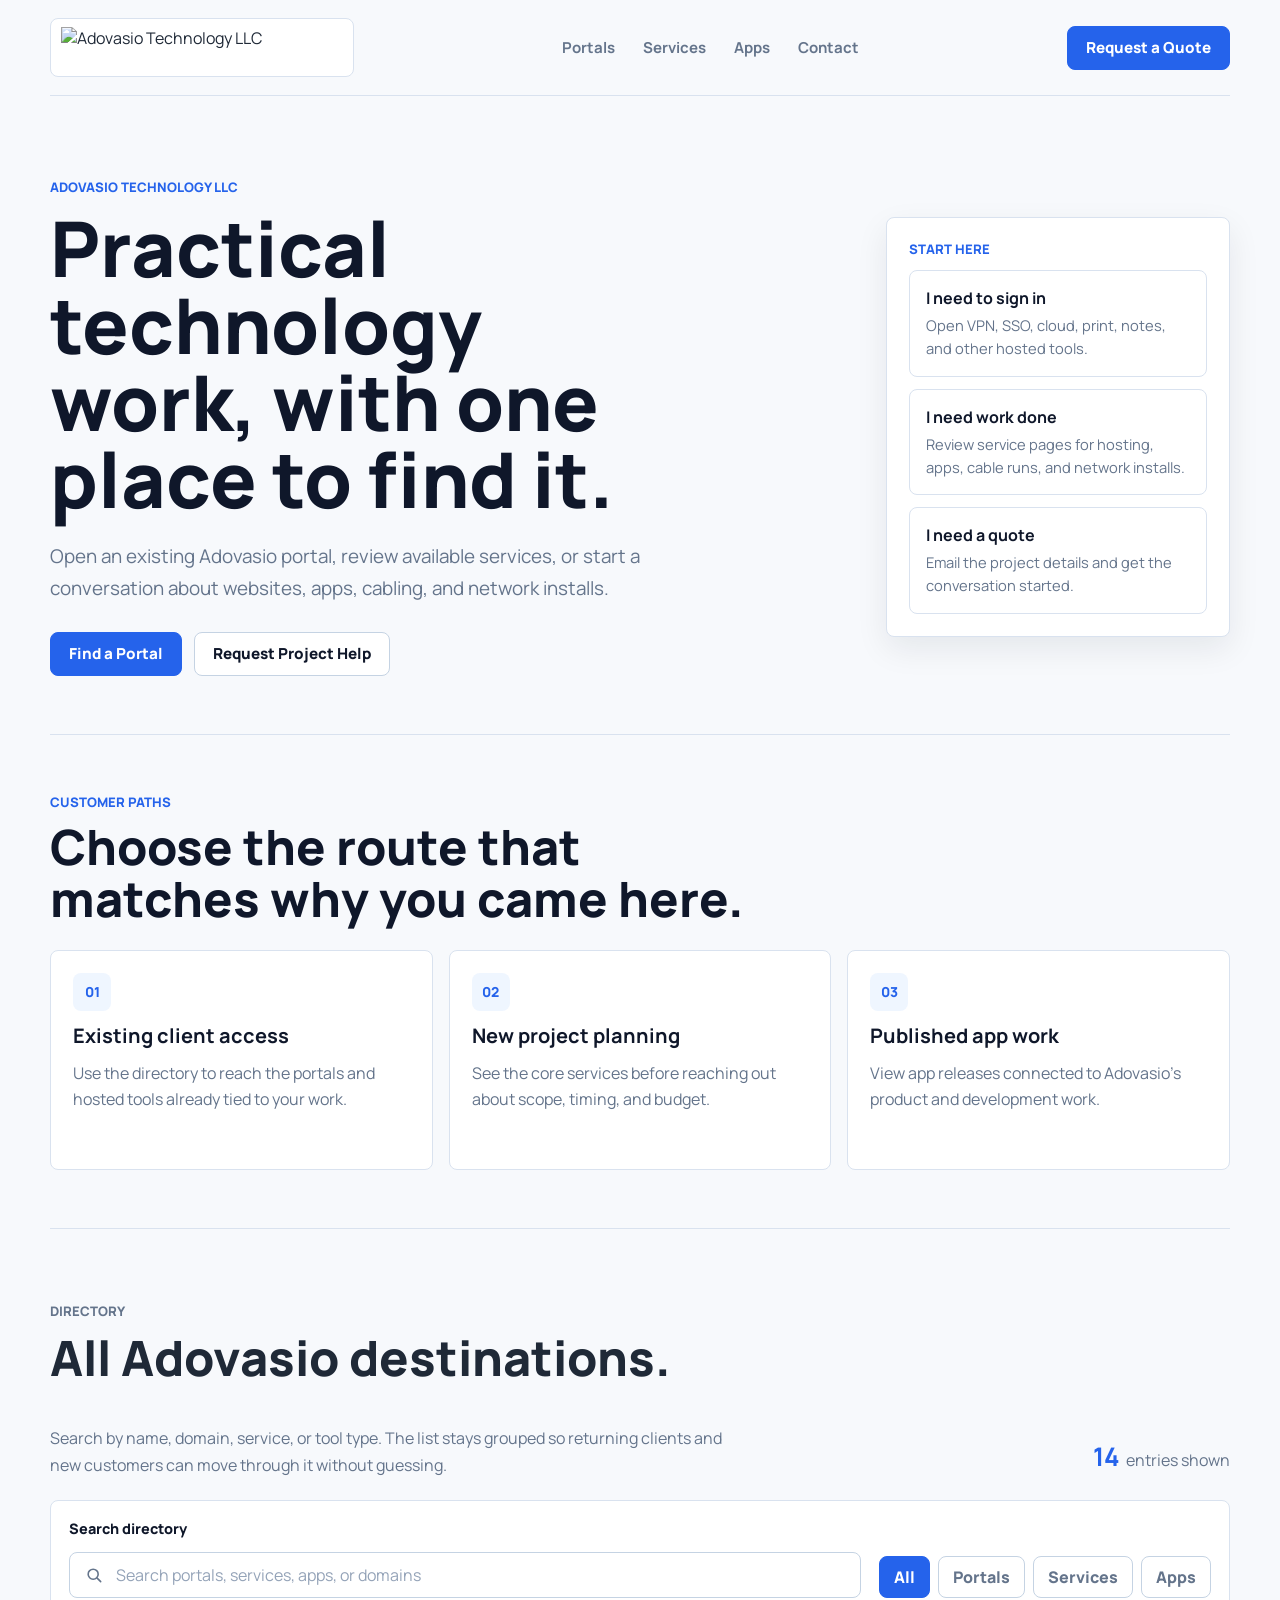
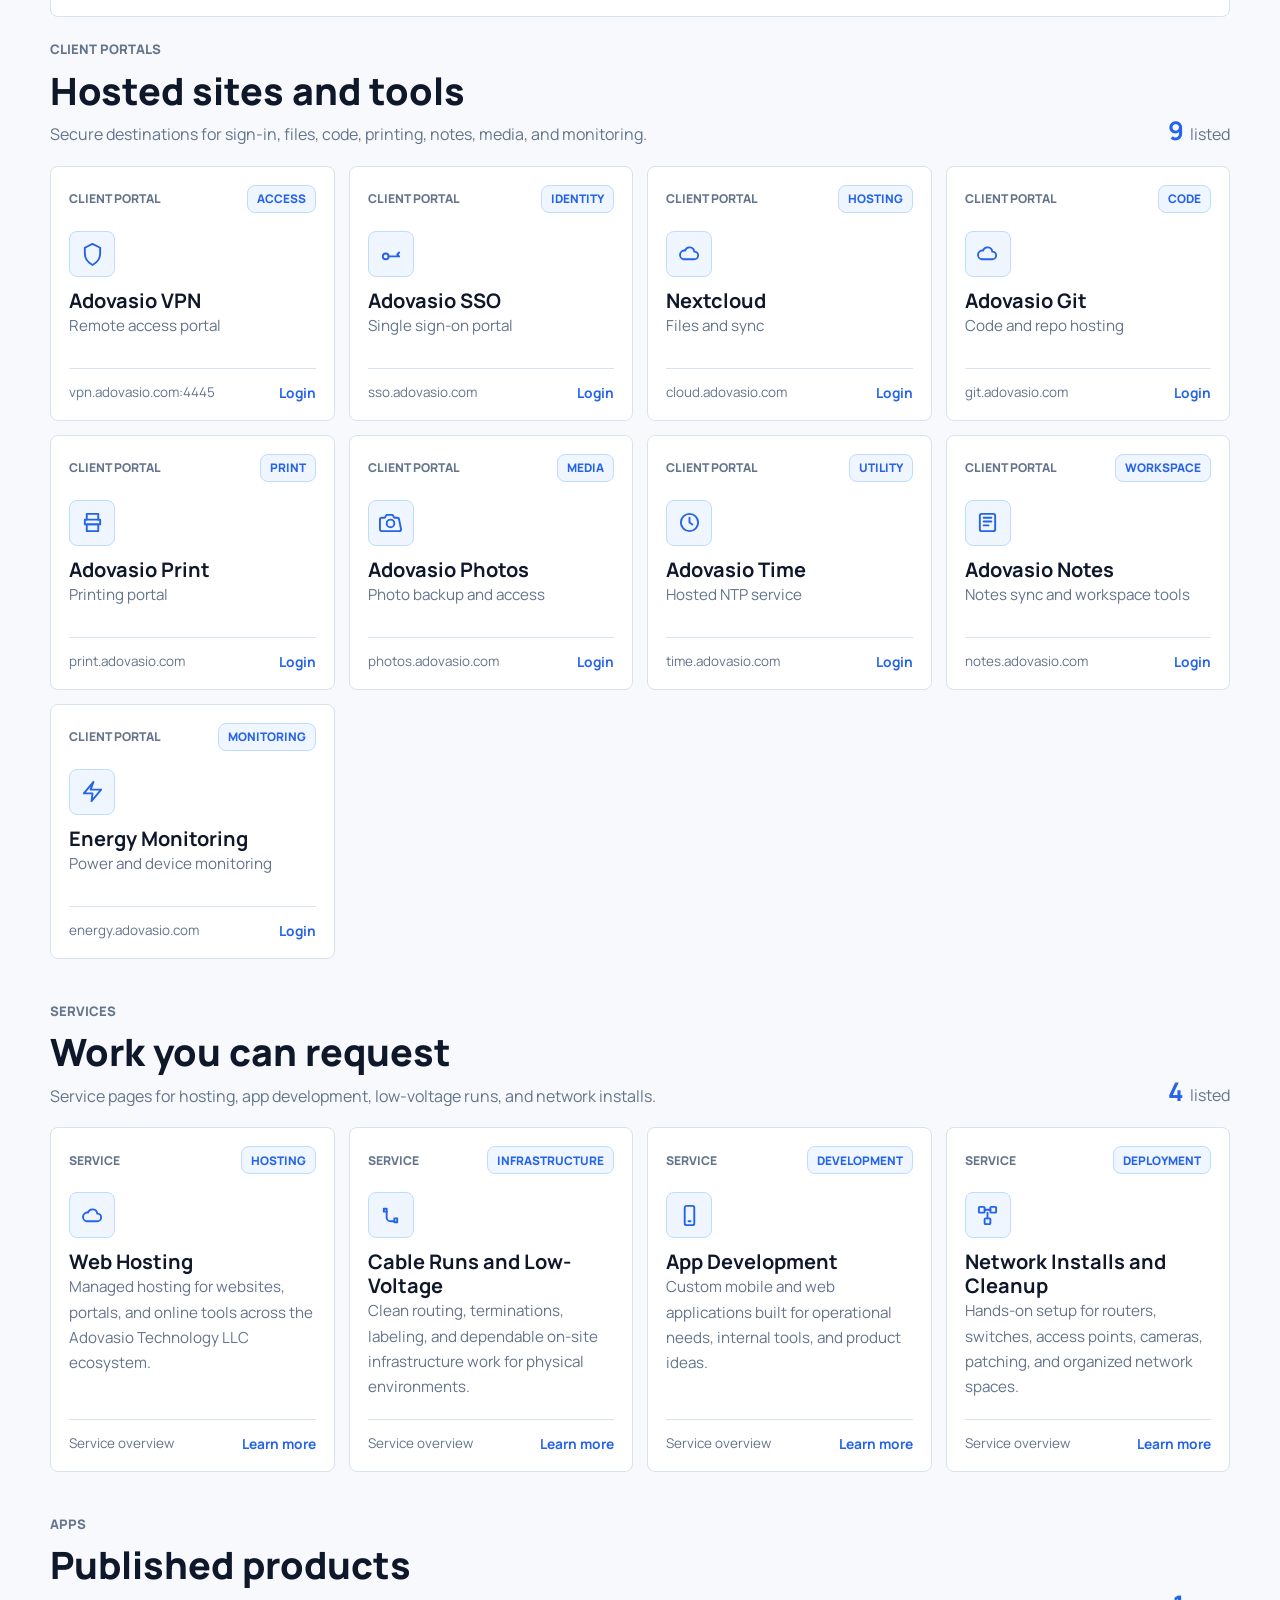
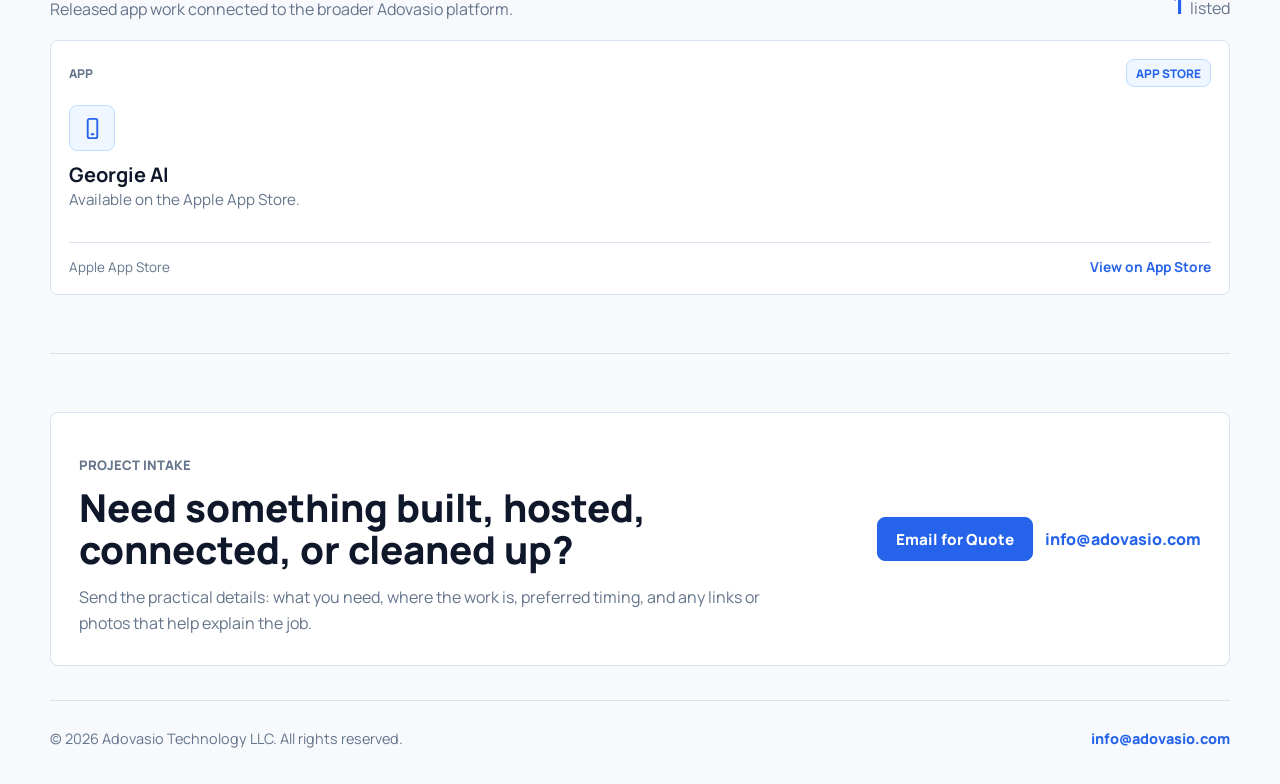
==== index.html @ 066f3a06 "summer 2026 redesign" ====
<!doctype html>
<html lang="en">
<head>
  <meta charset="utf-8" />
  <title>Adovasio Technology LLC | Services, Portals, and Apps</title>
  <meta name="viewport" content="width=device-width, initial-scale=1" />
  <meta
    name="description"
    content="Adovasio Technology LLC provides hosted portals, custom apps, web hosting, network installs, low-voltage cable runs, and a simple path to request project help."
  />
  <meta name="theme-color" content="#f7f9fc" />
  <meta property="og:type" content="website" />
  <meta property="og:site_name" content="Adovasio Technology LLC" />
  <meta property="og:title" content="Adovasio Technology LLC" />
  <meta
    property="og:description"
    content="Find Adovasio client portals, service pages, published apps, and a direct path to request a quote."
  />
  <meta property="og:url" content="https://adovasio.com" />
  <meta name="twitter:card" content="summary_large_image" />
  <link rel="icon" href="/assets/images/adovasio-round-icon.png" type="image/png" />
  <link rel="apple-touch-icon" href="/assets/images/adovasio-round-icon.png" />
  <link rel="preconnect" href="https://fonts.googleapis.com" />
  <link rel="preconnect" href="https://fonts.gstatic.com" crossorigin />
  <link
    href="https://fonts.googleapis.com/css2?family=Manrope:wght@400;500;600;700;800&amp;display=swap"
    rel="stylesheet"
  />
  <script type="application/ld+json">
{
  "@context": "https://schema.org",
  "@type": "Organization",
  "name": "Adovasio Technology LLC",
  "url": "https://adovasio.com",
  "description": "Adovasio Technology LLC provides hosted websites, custom apps, network installs, low-voltage cable runs, and project support.",
  "email": "info@adovasio.com",
  "logo": "https://adovasio.com/assets/images/adovasio-primary-logo-transparent.png"
}
  </script>
  <link rel="stylesheet" href="/assets/css/home.css?v=2" />
  <link rel="stylesheet" href="/assets/css/animations.css?v=5" />
</head>
<body>
  <div class="page-shell">
    <header class="site-header" id="site-header">
      <a class="brand-lockup" href="#top" aria-label="Adovasio home">
        <span class="brand-logo-frame">
          <img
            class="brand-primary-logo"
            src="/assets/images/adovasio-primary-logo-transparent.png"
            alt="Adovasio Technology LLC"
            width="1536"
            height="226"
          />
        </span>
      </a>

      <nav class="site-nav" aria-label="Primary">
        <a href="#portals">Portals</a>
        <a href="#services">Services</a>
        <a href="#apps">Apps</a>
        <a href="/form.html">Contact</a>
      </nav>

      <a class="button button-primary header-cta" href="/form.html">Request a Quote</a>
    </header>

    <main>
      <section class="hero-section" id="top">
        <div class="hero-copy" data-animate>
          <p class="eyebrow">Adovasio Technology LLC</p>
          <h1>Practical technology work, with one place to find it.</h1>
          <p class="hero-lead">
            Open an existing Adovasio portal, review available services, or start a conversation
            about websites, apps, cabling, and network installs.
          </p>
          <div class="hero-actions">
            <a class="button button-primary" href="#directory">Find a Portal</a>
            <a class="button button-secondary" href="/form.html">Request Project Help</a>
          </div>
        </div>

        <aside class="start-panel" aria-label="Start here" data-animate>
          <p class="panel-label">Start Here</p>
          <a class="start-link" href="#portals">
            <strong>I need to sign in</strong>
            <span>Open VPN, SSO, cloud, print, notes, and other hosted tools.</span>
          </a>
          <a class="start-link" href="#services">
            <strong>I need work done</strong>
            <span>Review service pages for hosting, apps, cable runs, and network installs.</span>
          </a>
          <a class="start-link" href="/form.html">
            <strong>I need a quote</strong>
            <span>Email the project details and get the conversation started.</span>
          </a>
        </aside>
      </section>

      <section class="section path-section" aria-labelledby="path-title">
        <div class="section-intro" data-animate>
          <p class="eyebrow">Customer Paths</p>
          <h2 id="path-title">Choose the route that matches why you came here.</h2>
        </div>

        <div class="path-grid">
          <a class="path-card" href="#portals" data-animate>
            <span class="path-number">01</span>
            <h3>Existing client access</h3>
            <p>Use the directory to reach the portals and hosted tools already tied to your work.</p>
          </a>
          <a class="path-card" href="#services" data-animate>
            <span class="path-number">02</span>
            <h3>New project planning</h3>
            <p>See the core services before reaching out about scope, timing, and budget.</p>
          </a>
          <a class="path-card" href="#apps" data-animate>
            <span class="path-number">03</span>
            <h3>Published app work</h3>
            <p>View app releases connected to Adovasio's product and development work.</p>
          </a>
        </div>
      </section>

      <section class="section directory-shell" id="directory">
        <div class="directory-heading" data-animate>
          <div>
            <p class="eyebrow">Directory</p>
            <h2>All Adovasio destinations.</h2>
            <p>
              Search by name, domain, service, or tool type. The list stays grouped so returning
              clients and new customers can move through it without guessing.
            </p>
          </div>
          <p class="directory-count">
            <strong data-results-count>0</strong>
            <span>entries shown</span>
          </p>
        </div>

        <div class="directory-toolbar" data-animate>
          <label class="search-label" for="directory-search">Search directory</label>
          <div class="search-shell">
            <svg aria-hidden="true" viewBox="0 0 24 24">
              <circle cx="11" cy="11" r="6"></circle>
              <path d="M20 20l-4.2-4.2"></path>
            </svg>
            <input
              id="directory-search"
              type="search"
              placeholder="Search portals, services, apps, or domains"
              autocomplete="off"
            />
          </div>

          <div class="filter-group" aria-label="Directory filters">
            <button class="filter-pill is-active" type="button" data-directory-filter="all" aria-pressed="true">
              All
            </button>
            <button class="filter-pill" type="button" data-directory-filter="websites" aria-pressed="false">
              Portals
            </button>
            <button class="filter-pill" type="button" data-directory-filter="serviceLines" aria-pressed="false">
              Services
            </button>
            <button class="filter-pill" type="button" data-directory-filter="apps" aria-pressed="false">
              Apps
            </button>
          </div>
        </div>

        <div class="directory-groups">
          <section class="directory-group" id="portals" data-directory-section>
            <div class="group-head" data-animate>
              <div>
                <p class="eyebrow">Client Portals</p>
                <h2>Hosted sites and tools</h2>
                <p>Secure destinations for sign-in, files, code, printing, notes, media, and monitoring.</p>
              </div>
              <span class="group-count"><strong data-website-count>0</strong> listed</span>
            </div>
            <div class="card-grid card-grid-primary" id="grid-websites"></div>
          </section>

          <section class="directory-group" id="services" data-directory-section>
            <div class="group-head" data-animate>
              <div>
                <p class="eyebrow">Services</p>
                <h2>Work you can request</h2>
                <p>Service pages for hosting, app development, low-voltage runs, and network installs.</p>
              </div>
              <span class="group-count"><strong data-service-count>0</strong> listed</span>
            </div>
            <div class="card-grid" id="grid-service-lines"></div>
          </section>

          <section class="directory-group" id="apps" data-directory-section>
            <div class="group-head" data-animate>
              <div>
                <p class="eyebrow">Apps</p>
                <h2>Published products</h2>
                <p>Released app work connected to the broader Adovasio platform.</p>
              </div>
              <span class="group-count"><strong data-app-count>0</strong> listed</span>
            </div>
            <div class="card-grid card-grid-compact" id="grid-apps"></div>
          </section>

          <article class="empty-state" id="directory-empty" hidden data-animate>
            <p class="panel-label">No Matches</p>
            <h2>No directory entries matched that search.</h2>
            <p>Try another keyword or choose a different filter.</p>
          </article>
        </div>
      </section>

      <section class="section quote-section" id="contact">
        <div class="quote-card" data-animate>
          <div>
            <p class="eyebrow">Project Intake</p>
            <h2>Need something built, hosted, connected, or cleaned up?</h2>
            <p>
              Send the practical details: what you need, where the work is, preferred timing, and
              any links or photos that help explain the job.
            </p>
          </div>
          <div class="quote-actions">
            <a class="button button-primary" href="/form.html">Email for Quote</a>
            <a class="text-link" href="mailto:info@adovasio.com?subject=Project%20Inquiry">
              info@adovasio.com
            </a>
          </div>
        </div>
      </section>
    </main>

    <footer class="site-footer">
      <span>&copy; 2026 Adovasio Technology LLC. All rights reserved.</span>
      <span><a href="mailto:info@adovasio.com">info@adovasio.com</a></span>
    </footer>
  </div>

  <script defer src="/assets/js/app.js?v=11"></script>
  <script defer src="/assets/js/animations.js?v=7"></script>
</body>
</html>
---- assets/css/home.css ----
:root {
  color-scheme: light;
  --bg: #f7f9fc;
  --surface: #ffffff;
  --surface-soft: #f1f5f9;
  --ink: #0f172a;
  --text: #1f2937;
  --muted: #64748b;
  --line: #d9e2ef;
  --line-strong: #c5d3e3;
  --accent: #2563eb;
  --accent-strong: #1d4ed8;
  --accent-soft: #eff6ff;
  --accent-line: #bfdbfe;
  --shadow: 0 12px 32px rgba(15, 23, 42, 0.08);
  --radius: 8px;
  --max-width: 1180px;
}

*,
*::before,
*::after {
  box-sizing: border-box;
}

html {
  scroll-behavior: smooth;
}

body {
  margin: 0;
  min-height: 100vh;
  color: var(--text);
  font-family: "Manrope", -apple-system, BlinkMacSystemFont, "Segoe UI", sans-serif;
  background: var(--bg);
  overflow-x: hidden;
}

::selection {
  color: #ffffff;
  background: var(--accent);
}

a {
  color: inherit;
}

img,
svg {
  display: block;
  max-width: 100%;
}

button,
input {
  font: inherit;
}

button {
  appearance: none;
}

[hidden] {
  display: none !important;
}

.page-shell {
  width: min(var(--max-width), calc(100% - 40px));
  margin: 0 auto;
}

.site-header {
  display: flex;
  align-items: center;
  justify-content: space-between;
  gap: 20px;
  padding: 18px 0;
  border-bottom: 1px solid var(--line);
}

.brand-lockup {
  display: inline-flex;
  align-items: center;
  min-width: 0;
  text-decoration: none;
}

.brand-logo-frame {
  display: inline-flex;
  align-items: center;
  justify-content: center;
  padding: 8px 10px;
  border: 1px solid var(--line);
  border-radius: var(--radius);
  background: #ffffff;
}

.brand-primary-logo {
  width: clamp(190px, 22vw, 290px);
  height: auto;
  object-fit: contain;
}

.site-nav {
  display: flex;
  align-items: center;
  justify-content: center;
  gap: 4px;
  flex: 1 1 auto;
}

.site-nav a {
  padding: 10px 12px;
  border-radius: var(--radius);
  color: var(--muted);
  font-size: 0.94rem;
  font-weight: 700;
  text-decoration: none;
  transition:
    color 160ms ease,
    background 160ms ease;
}

.site-nav a:hover,
.site-nav a:focus-visible {
  color: var(--accent);
  background: var(--accent-soft);
  outline: none;
}

.button {
  display: inline-flex;
  align-items: center;
  justify-content: center;
  min-height: 44px;
  padding: 0 18px;
  border: 1px solid transparent;
  border-radius: var(--radius);
  font-size: 0.95rem;
  font-weight: 800;
  text-decoration: none;
  transition:
    background 160ms ease,
    border-color 160ms ease,
    color 160ms ease,
    transform 160ms ease;
}

.button:hover,
.button:focus-visible {
  transform: translateY(-1px);
  outline: none;
}

.button-primary {
  color: #ffffff;
  background: var(--accent);
  border-color: var(--accent);
}

.button-primary:hover,
.button-primary:focus-visible {
  background: var(--accent-strong);
  border-color: var(--accent-strong);
}

.button-secondary {
  color: var(--ink);
  background: #ffffff;
  border-color: var(--line-strong);
}

.button-secondary:hover,
.button-secondary:focus-visible {
  color: var(--accent);
  border-color: var(--accent-line);
  background: var(--accent-soft);
}

.hero-section {
  display: grid;
  grid-template-columns: minmax(0, 1.1fr) minmax(320px, 0.48fr);
  gap: 48px;
  align-items: center;
  padding: 82px 0 58px;
}

.hero-copy {
  max-width: 760px;
}

.eyebrow,
.panel-label {
  margin: 0;
  color: var(--accent);
  font-size: 0.82rem;
  font-weight: 800;
  text-transform: uppercase;
  letter-spacing: 0;
}

.hero-copy h1,
.section-intro h2,
.group-head h2,
.empty-state h2,
.quote-card h2,
.path-card h3,
.directory-card h3,
.state-card h3 {
  margin: 0;
  color: var(--ink);
  letter-spacing: 0;
}

.hero-copy h1 {
  margin-top: 14px;
  max-width: 12ch;
  font-size: clamp(2.7rem, 6vw, 5.2rem);
  line-height: 1;
  font-weight: 800;
}

.hero-lead {
  max-width: 640px;
  margin: 22px 0 0;
  color: var(--muted);
  font-size: clamp(1.02rem, 1.6vw, 1.18rem);
  line-height: 1.7;
}

.hero-actions,
.quote-actions {
  display: flex;
  align-items: center;
  gap: 12px;
  flex-wrap: wrap;
  margin-top: 28px;
}

.start-panel {
  display: grid;
  gap: 12px;
  padding: 22px;
  border: 1px solid var(--line);
  border-radius: var(--radius);
  background: var(--surface);
  box-shadow: var(--shadow);
}

.start-link {
  display: grid;
  gap: 5px;
  padding: 16px;
  border: 1px solid var(--line);
  border-radius: var(--radius);
  color: inherit;
  text-decoration: none;
  background: #ffffff;
  transition:
    border-color 160ms ease,
    background 160ms ease,
    transform 160ms ease;
}

.start-link strong {
  color: var(--ink);
  font-size: 1rem;
}

.start-link span {
  color: var(--muted);
  font-size: 0.92rem;
  line-height: 1.55;
}

.start-link:hover,
.start-link:focus-visible {
  border-color: var(--accent-line);
  background: var(--accent-soft);
  transform: translateY(-1px);
  outline: none;
}

.section {
  padding: 58px 0;
  border-top: 1px solid var(--line);
}

.section-intro {
  max-width: 720px;
}

.section-intro h2,
.directory-heading h2,
.group-head h2,
.quote-card h2 {
  margin-top: 10px;
  font-size: clamp(2rem, 3.8vw, 3.2rem);
  line-height: 1.08;
  font-weight: 800;
}

.section-intro p:last-child,
.directory-heading p,
.group-head p,
.quote-card p,
.empty-state p,
.state-card p,
.directory-card p,
.path-card p {
  color: var(--muted);
  line-height: 1.65;
}

.path-grid {
  display: grid;
  grid-template-columns: repeat(3, minmax(0, 1fr));
  gap: 16px;
  margin-top: 24px;
}

.path-card {
  display: grid;
  align-content: start;
  gap: 12px;
  min-height: 220px;
  padding: 22px;
  border: 1px solid var(--line);
  border-radius: var(--radius);
  color: inherit;
  text-decoration: none;
  background: var(--surface);
  transition:
    border-color 160ms ease,
    box-shadow 160ms ease,
    transform 160ms ease;
}

.path-card:hover,
.path-card:focus-visible {
  border-color: var(--accent-line);
  box-shadow: var(--shadow);
  transform: translateY(-2px);
  outline: none;
}

.path-number {
  display: inline-flex;
  align-items: center;
  justify-content: center;
  width: 38px;
  height: 38px;
  border-radius: var(--radius);
  color: var(--accent);
  background: var(--accent-soft);
  font-size: 0.86rem;
  font-weight: 800;
}

.path-card h3 {
  font-size: 1.25rem;
  line-height: 1.25;
}

.path-card p {
  margin: 0;
}

.directory-shell {
  display: grid;
  gap: 22px;
}

.directory-heading {
  display: flex;
  align-items: end;
  justify-content: space-between;
  gap: 24px;
}

.directory-heading > div {
  max-width: 760px;
}

.directory-heading h2 {
  margin-top: 10px;
}

.directory-heading p {
  margin: 14px 0 0;
  max-width: 700px;
}

.directory-count,
.group-count {
  display: inline-flex;
  align-items: baseline;
  gap: 6px;
  margin: 0;
  color: var(--muted);
  white-space: nowrap;
}

.directory-count strong,
.group-count strong {
  color: var(--accent);
  font-size: 1.6rem;
}

.directory-toolbar {
  display: grid;
  grid-template-columns: minmax(260px, 1fr) auto;
  gap: 14px 18px;
  align-items: end;
  padding: 18px;
  border: 1px solid var(--line);
  border-radius: var(--radius);
  background: var(--surface);
}

.search-label {
  grid-column: 1 / -1;
  color: var(--ink);
  font-size: 0.9rem;
  font-weight: 800;
}

.search-shell {
  display: flex;
  align-items: center;
  gap: 10px;
  min-height: 46px;
  padding: 0 14px;
  border: 1px solid var(--line-strong);
  border-radius: var(--radius);
  background: #ffffff;
}

.search-shell:focus-within {
  border-color: var(--accent);
  box-shadow: 0 0 0 3px rgba(37, 99, 235, 0.14);
}

.search-shell svg {
  width: 20px;
  height: 20px;
  flex: none;
  fill: none;
  stroke: var(--muted);
  stroke-width: 1.9;
  stroke-linecap: round;
  stroke-linejoin: round;
}

.search-shell input {
  width: 100%;
  min-width: 0;
  border: 0;
  outline: 0;
  color: var(--ink);
  background: transparent;
}

.search-shell input::placeholder {
  color: #94a3b8;
}

.filter-group {
  display: flex;
  align-items: center;
  justify-content: flex-end;
  gap: 8px;
  flex-wrap: wrap;
}

.filter-pill {
  display: inline-flex;
  align-items: center;
  justify-content: center;
  min-height: 42px;
  padding: 0 14px;
  border: 1px solid var(--line-strong);
  border-radius: var(--radius);
  color: var(--muted);
  background: #ffffff;
  font-weight: 800;
  cursor: pointer;
  transition:
    background 160ms ease,
    border-color 160ms ease,
    color 160ms ease;
}

.filter-pill:hover,
.filter-pill:focus-visible {
  color: var(--accent);
  border-color: var(--accent-line);
  outline: none;
}

.filter-pill.is-active {
  color: #ffffff;
  background: var(--accent);
  border-color: var(--accent);
}

.directory-groups {
  display: grid;
  gap: 42px;
}

.directory-group {
  display: grid;
  gap: 18px;
}

.group-head {
  display: flex;
  align-items: end;
  justify-content: space-between;
  gap: 24px;
}

.group-head p:last-child {
  max-width: 680px;
  margin: 10px 0 0;
}

.group-head h2 {
  font-size: clamp(1.6rem, 3vw, 2.35rem);
}

.card-grid {
  display: grid;
  grid-template-columns: repeat(auto-fit, minmax(250px, 1fr));
  gap: 14px;
}

.card-grid-primary {
  grid-template-columns: repeat(auto-fit, minmax(230px, 1fr));
}

.card-grid-compact {
  grid-template-columns: repeat(auto-fit, minmax(280px, 1fr));
}

.directory-card,
.state-card,
.empty-state {
  border: 1px solid var(--line);
  border-radius: var(--radius);
  background: var(--surface);
}

.directory-card {
  display: grid;
  grid-template-rows: auto 1fr auto;
  min-height: 255px;
  padding: 18px;
  color: inherit;
  text-decoration: none;
  transition:
    border-color 160ms ease,
    box-shadow 160ms ease,
    transform 160ms ease;
}

.directory-card:hover,
.directory-card:focus-visible {
  border-color: var(--accent-line);
  box-shadow: var(--shadow);
  transform: translateY(-2px);
  outline: none;
}

.card-top {
  display: flex;
  align-items: center;
  justify-content: space-between;
  gap: 10px;
}

.card-kind {
  color: var(--muted);
  font-size: 0.76rem;
  font-weight: 800;
  text-transform: uppercase;
}

.card-tag {
  display: inline-flex;
  align-items: center;
  justify-content: center;
  min-height: 28px;
  padding: 0 9px;
  border: 1px solid var(--accent-line);
  border-radius: var(--radius);
  color: var(--accent);
  background: var(--accent-soft);
  font-size: 0.74rem;
  font-weight: 800;
  text-transform: uppercase;
  white-space: nowrap;
}

.card-body {
  display: grid;
  align-content: start;
  gap: 12px;
  margin-top: 18px;
}

.card-icon {
  display: inline-flex;
  align-items: center;
  justify-content: center;
  width: 46px;
  height: 46px;
  border: 1px solid var(--accent-line);
  border-radius: var(--radius);
  color: var(--accent);
  background: var(--accent-soft);
}

.card-icon svg {
  width: 23px;
  height: 23px;
  overflow: visible;
  fill: none;
  stroke: currentColor;
  stroke-width: 1.9;
  stroke-linecap: round;
  stroke-linejoin: round;
}

.card-icon svg * {
  vector-effect: non-scaling-stroke;
}

.directory-card h3 {
  font-size: 1.25rem;
  line-height: 1.2;
}

.directory-card p {
  margin: 0;
  font-size: 0.95rem;
}

.card-footer {
  display: flex;
  align-items: center;
  justify-content: space-between;
  gap: 12px;
  margin-top: 20px;
  padding-top: 14px;
  border-top: 1px solid var(--line);
}

.card-footer span:first-child {
  min-width: 0;
  overflow: hidden;
  color: var(--muted);
  font-size: 0.84rem;
  text-overflow: ellipsis;
  white-space: nowrap;
}

.card-action {
  color: var(--accent);
  font-size: 0.86rem;
  white-space: nowrap;
}

.state-card,
.empty-state {
  display: grid;
  align-content: start;
  gap: 10px;
  min-height: 220px;
  padding: 22px;
}

.state-card h3,
.empty-state h2 {
  margin-top: 4px;
  font-size: 1.35rem;
  line-height: 1.2;
}

.state-card p,
.empty-state p {
  margin: 0;
}

.quote-section {
  padding-bottom: 34px;
}

.quote-card {
  display: flex;
  align-items: center;
  justify-content: space-between;
  gap: 28px;
  padding: 28px;
  border: 1px solid var(--line);
  border-radius: var(--radius);
  background: var(--surface);
}

.quote-card > div:first-child {
  max-width: 720px;
}

.quote-card h2 {
  font-size: clamp(1.7rem, 3vw, 2.5rem);
}

.quote-card p {
  margin: 14px 0 0;
}

.quote-actions {
  justify-content: flex-end;
  margin-top: 0;
}

.text-link {
  color: var(--accent);
  font-weight: 800;
  text-decoration: none;
}

.text-link:hover,
.text-link:focus-visible {
  color: var(--accent-strong);
  text-decoration: underline;
  outline: none;
}

.site-footer {
  display: flex;
  justify-content: space-between;
  gap: 18px;
  padding: 28px 0 36px;
  border-top: 1px solid var(--line);
  color: var(--muted);
  font-size: 0.9rem;
}

.site-footer a {
  color: var(--accent);
  font-weight: 800;
  text-decoration: none;
}

.site-footer a:hover,
.site-footer a:focus-visible {
  color: var(--accent-strong);
  text-decoration: underline;
  outline: none;
}

@media (max-width: 980px) {
  .site-header {
    flex-wrap: wrap;
  }

  .site-nav {
    order: 3;
    flex-basis: 100%;
    justify-content: flex-start;
    overflow-x: auto;
    padding-bottom: 2px;
  }

  .hero-section {
    grid-template-columns: 1fr;
    gap: 28px;
    padding-top: 60px;
  }

  .hero-copy h1 {
    max-width: 14ch;
  }

  .start-panel {
    max-width: 680px;
  }

  .path-grid {
    grid-template-columns: 1fr;
  }

  .path-card {
    min-height: auto;
  }

  .directory-heading,
  .group-head,
  .quote-card {
    align-items: flex-start;
    flex-direction: column;
  }

  .directory-count,
  .group-count {
    white-space: normal;
  }

  .directory-toolbar {
    grid-template-columns: 1fr;
  }

  .filter-group {
    justify-content: flex-start;
  }

  .quote-actions {
    justify-content: flex-start;
  }
}

@media (max-width: 640px) {
  .page-shell {
    width: min(var(--max-width), calc(100% - 24px));
  }

  .site-header {
    gap: 14px;
    padding-top: 14px;
  }

  .brand-logo-frame {
    padding: 7px 8px;
  }

  .brand-primary-logo {
    width: min(220px, 68vw);
  }

  .header-cta {
    width: 100%;
  }

  .site-nav {
    display: grid;
    grid-template-columns: repeat(4, minmax(0, 1fr));
    gap: 6px;
  }

  .site-nav a {
    padding: 10px 6px;
    text-align: center;
    font-size: 0.86rem;
  }

  .hero-section {
    padding: 42px 0 44px;
  }

  .hero-copy h1 {
    font-size: clamp(2.25rem, 12vw, 3.4rem);
  }

  .hero-actions,
  .quote-actions {
    align-items: stretch;
    flex-direction: column;
  }

  .button {
    width: 100%;
  }

  .section {
    padding: 44px 0;
  }

  .start-panel,
  .path-card,
  .directory-toolbar,
  .directory-card,
  .state-card,
  .empty-state,
  .quote-card {
    padding: 18px;
  }

  .filter-group {
    display: grid;
    grid-template-columns: repeat(2, minmax(0, 1fr));
  }

  .filter-pill {
    width: 100%;
  }

  .card-grid,
  .card-grid-primary,
  .card-grid-compact {
    grid-template-columns: 1fr;
  }

  .card-top,
  .card-footer {
    align-items: flex-start;
    flex-direction: column;
  }

  .card-footer span:first-child {
    width: 100%;
  }

  .site-footer {
    flex-direction: column;
  }
}
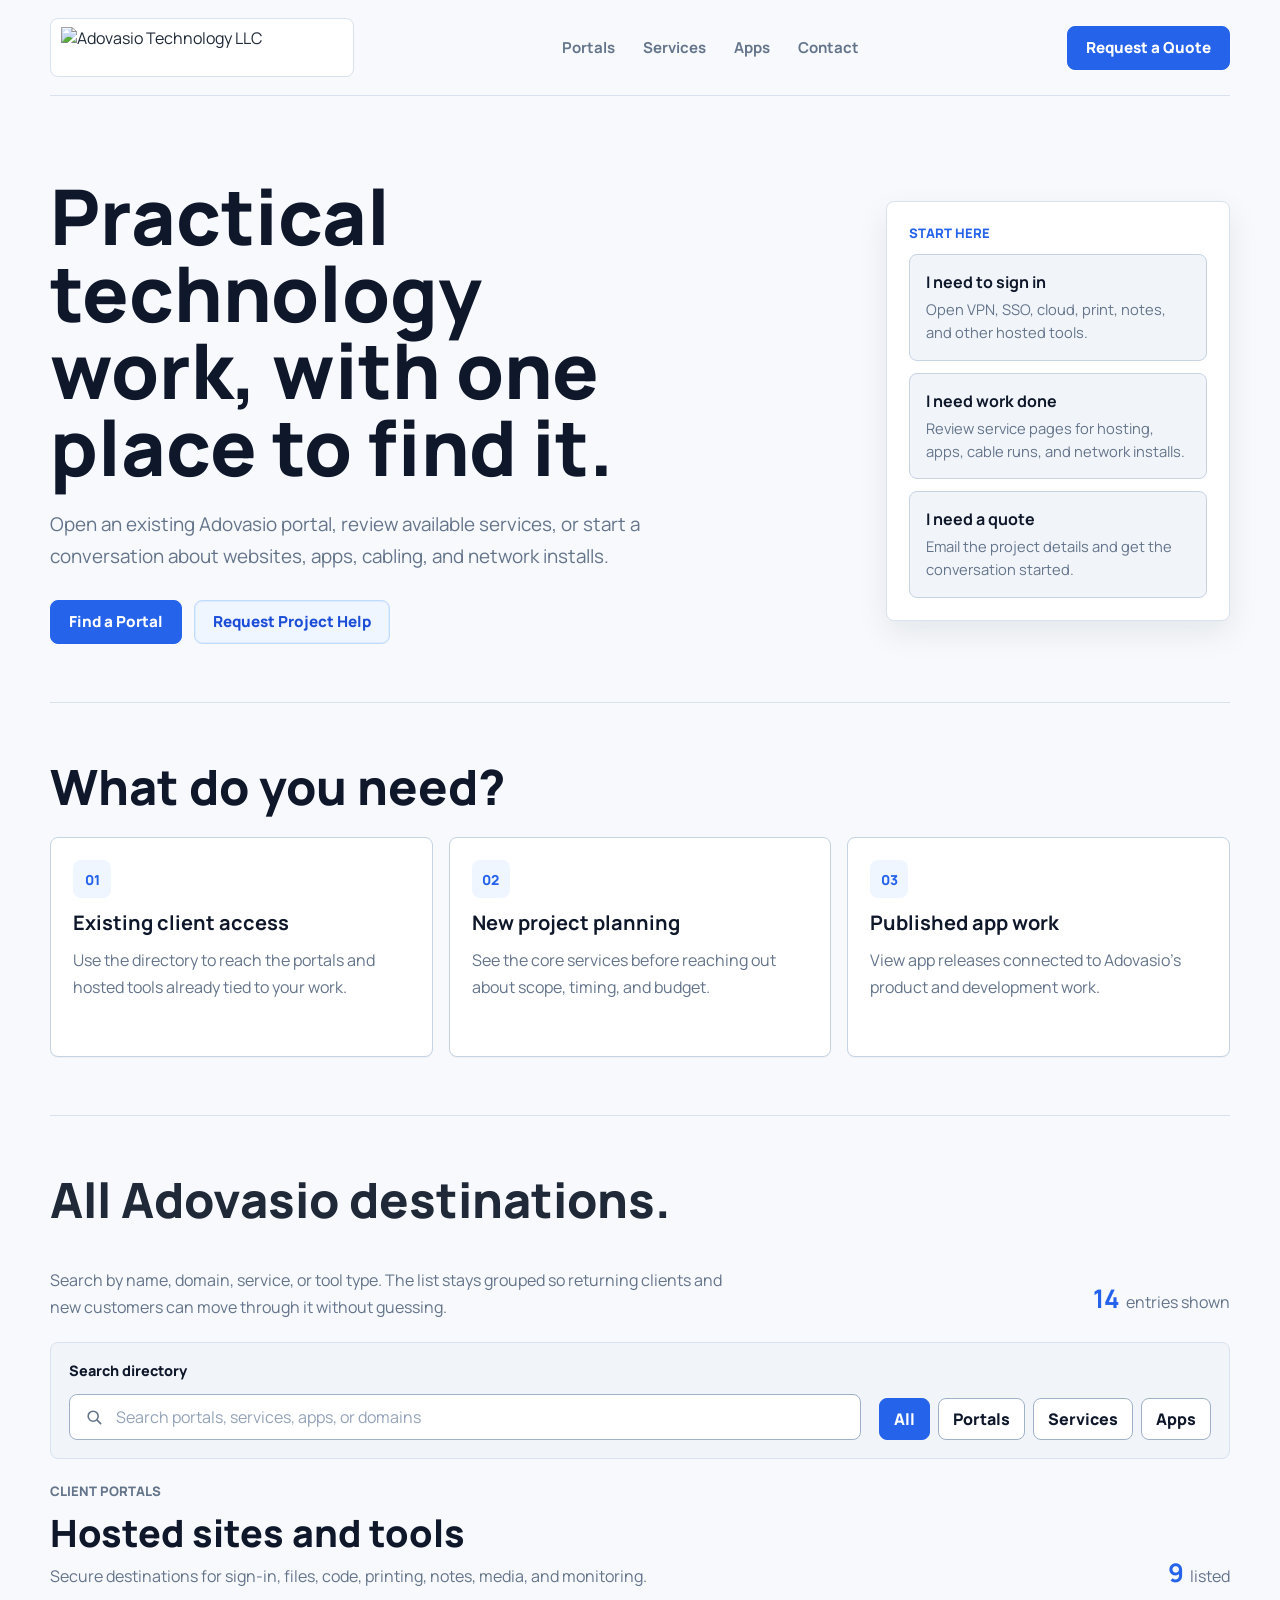
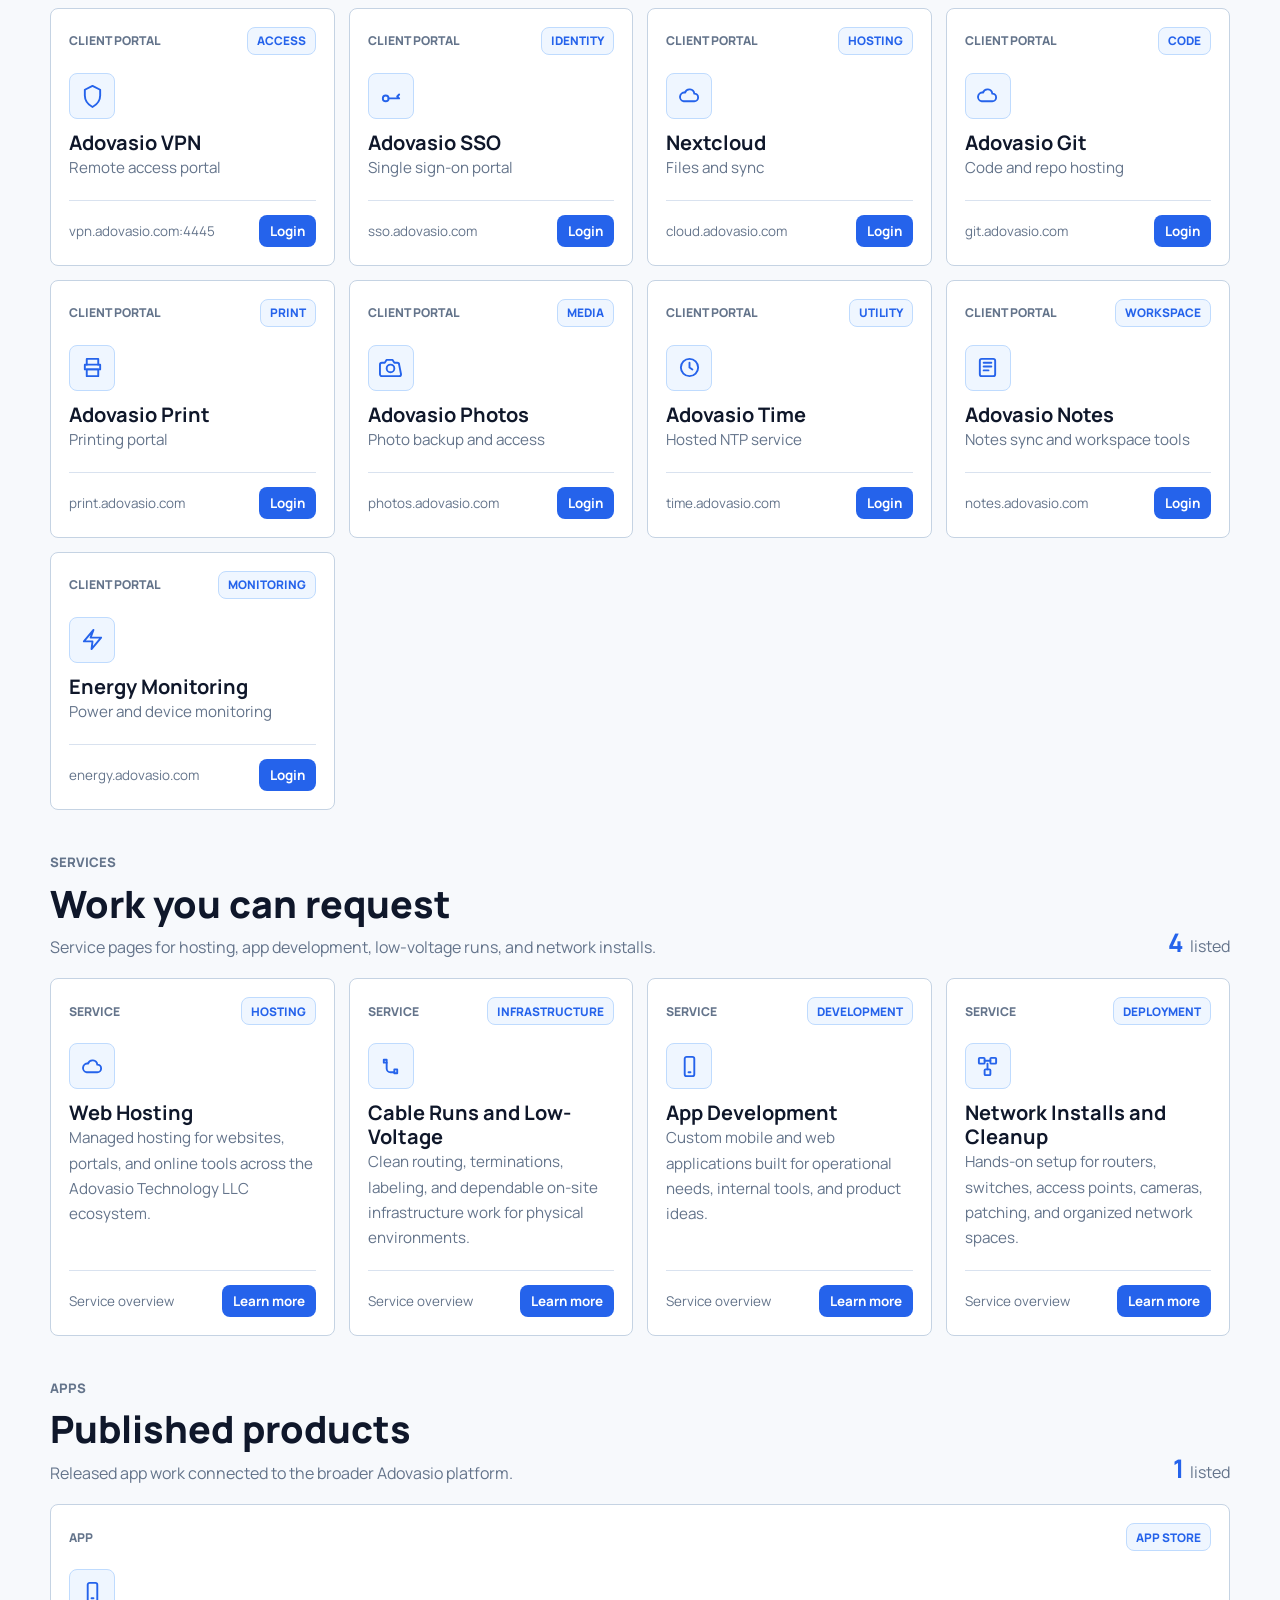
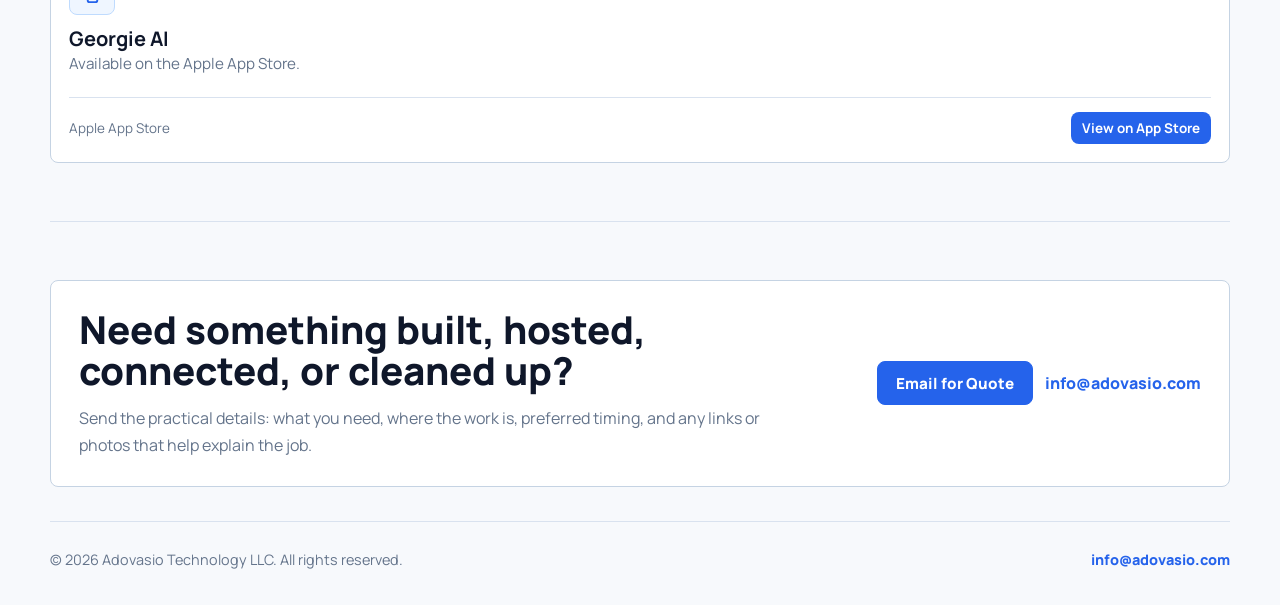
==== commit ed9d7b7b: "fixed visability" ====
--- a/index.html
+++ b/index.html
@@ -37,7 +37,7 @@
   "logo": "https://adovasio.com/assets/images/adovasio-primary-logo-transparent.png"
 }
   </script>
-  <link rel="stylesheet" href="/assets/css/home.css?v=2" />
+  <link rel="stylesheet" href="/assets/css/home.css?v=3" />
   <link rel="stylesheet" href="/assets/css/animations.css?v=5" />
 </head>
 <body>
@@ -68,7 +68,6 @@
     <main>
       <section class="hero-section" id="top">
         <div class="hero-copy" data-animate>
-          <p class="eyebrow">Adovasio Technology LLC</p>
           <h1>Practical technology work, with one place to find it.</h1>
           <p class="hero-lead">
             Open an existing Adovasio portal, review available services, or start a conversation
@@ -99,8 +98,7 @@
 
       <section class="section path-section" aria-labelledby="path-title">
         <div class="section-intro" data-animate>
-          <p class="eyebrow">Customer Paths</p>
-          <h2 id="path-title">Choose the route that matches why you came here.</h2>
+          <h2 id="path-title">What do you need?</h2>
         </div>
 
         <div class="path-grid">
@@ -125,7 +123,6 @@
       <section class="section directory-shell" id="directory">
         <div class="directory-heading" data-animate>
           <div>
-            <p class="eyebrow">Directory</p>
             <h2>All Adovasio destinations.</h2>
             <p>
               Search by name, domain, service, or tool type. The list stays grouped so returning
@@ -217,7 +214,6 @@
       <section class="section quote-section" id="contact">
         <div class="quote-card" data-animate>
           <div>
-            <p class="eyebrow">Project Intake</p>
             <h2>Need something built, hosted, connected, or cleaned up?</h2>
             <p>
               Send the practical details: what you need, where the work is, preferred timing, and
--- a/assets/css/home.css
+++ b/assets/css/home.css
@@ -8,6 +8,7 @@
   --muted: #64748b;
   --line: #d9e2ef;
   --line-strong: #c5d3e3;
+  --line-dark: #9fb1c7;
   --accent: #2563eb;
   --accent-strong: #1d4ed8;
   --accent-soft: #eff6ff;
@@ -165,9 +166,10 @@
 }
 
 .button-secondary {
-  color: var(--ink);
-  background: #ffffff;
-  border-color: var(--line-strong);
+  color: var(--accent-strong);
+  background: var(--accent-soft);
+  border-color: var(--accent-line);
+  box-shadow: inset 0 0 0 1px rgba(37, 99, 235, 0.08);
 }
 
 .button-secondary:hover,
@@ -220,6 +222,13 @@
   font-weight: 800;
 }
 
+.hero-copy h1:first-child,
+.section-intro h2:first-child,
+.directory-heading h2:first-child,
+.quote-card h2:first-child {
+  margin-top: 0;
+}
+
 .hero-lead {
   max-width: 640px;
   margin: 22px 0 0;
@@ -251,13 +260,14 @@
   display: grid;
   gap: 5px;
   padding: 16px;
-  border: 1px solid var(--line);
+  border: 1px solid var(--line-strong);
   border-radius: var(--radius);
   color: inherit;
   text-decoration: none;
-  background: #ffffff;
+  background: var(--surface-soft);
   transition:
     border-color 160ms ease,
+    box-shadow 160ms ease,
     background 160ms ease,
     transform 160ms ease;
 }
@@ -275,8 +285,9 @@
 
 .start-link:hover,
 .start-link:focus-visible {
-  border-color: var(--accent-line);
-  background: var(--accent-soft);
+  border-color: var(--accent);
+  background: #ffffff;
+  box-shadow: 0 0 0 3px rgba(37, 99, 235, 0.12);
   transform: translateY(-1px);
   outline: none;
 }
@@ -325,11 +336,12 @@
   gap: 12px;
   min-height: 220px;
   padding: 22px;
-  border: 1px solid var(--line);
+  border: 1px solid var(--line-strong);
   border-radius: var(--radius);
   color: inherit;
   text-decoration: none;
   background: var(--surface);
+  box-shadow: 0 1px 0 rgba(15, 23, 42, 0.04);
   transition:
     border-color 160ms ease,
     box-shadow 160ms ease,
@@ -338,7 +350,7 @@
 
 .path-card:hover,
 .path-card:focus-visible {
-  border-color: var(--accent-line);
+  border-color: var(--accent);
   box-shadow: var(--shadow);
   transform: translateY(-2px);
   outline: none;
@@ -415,7 +427,7 @@
   padding: 18px;
   border: 1px solid var(--line);
   border-radius: var(--radius);
-  background: var(--surface);
+  background: var(--surface-soft);
 }
 
 .search-label {
@@ -431,7 +443,7 @@
   gap: 10px;
   min-height: 46px;
   padding: 0 14px;
-  border: 1px solid var(--line-strong);
+  border: 1px solid var(--line-dark);
   border-radius: var(--radius);
   background: #ffffff;
 }
@@ -479,9 +491,9 @@
   justify-content: center;
   min-height: 42px;
   padding: 0 14px;
-  border: 1px solid var(--line-strong);
-  border-radius: var(--radius);
-  color: var(--muted);
+  border: 1px solid var(--line-dark);
+  border-radius: var(--radius);
+  color: var(--ink);
   background: #ffffff;
   font-weight: 800;
   cursor: pointer;
@@ -494,7 +506,8 @@
 .filter-pill:hover,
 .filter-pill:focus-visible {
   color: var(--accent);
-  border-color: var(--accent-line);
+  border-color: var(--accent);
+  background: var(--accent-soft);
   outline: none;
 }
 
@@ -547,7 +560,7 @@
 .directory-card,
 .state-card,
 .empty-state {
-  border: 1px solid var(--line);
+  border: 1px solid var(--line-strong);
   border-radius: var(--radius);
   background: var(--surface);
 }
@@ -567,7 +580,7 @@
 
 .directory-card:hover,
 .directory-card:focus-visible {
-  border-color: var(--accent-line);
+  border-color: var(--accent);
   box-shadow: var(--shadow);
   transform: translateY(-2px);
   outline: none;
@@ -667,8 +680,15 @@
 }
 
 .card-action {
-  color: var(--accent);
-  font-size: 0.86rem;
+  display: inline-flex;
+  align-items: center;
+  justify-content: center;
+  min-height: 32px;
+  padding: 0 11px;
+  border-radius: var(--radius);
+  color: #ffffff;
+  background: var(--accent);
+  font-size: 0.84rem;
   white-space: nowrap;
 }
 
@@ -703,7 +723,7 @@
   justify-content: space-between;
   gap: 28px;
   padding: 28px;
-  border: 1px solid var(--line);
+  border: 1px solid var(--line-strong);
   border-radius: var(--radius);
   background: var(--surface);
 }
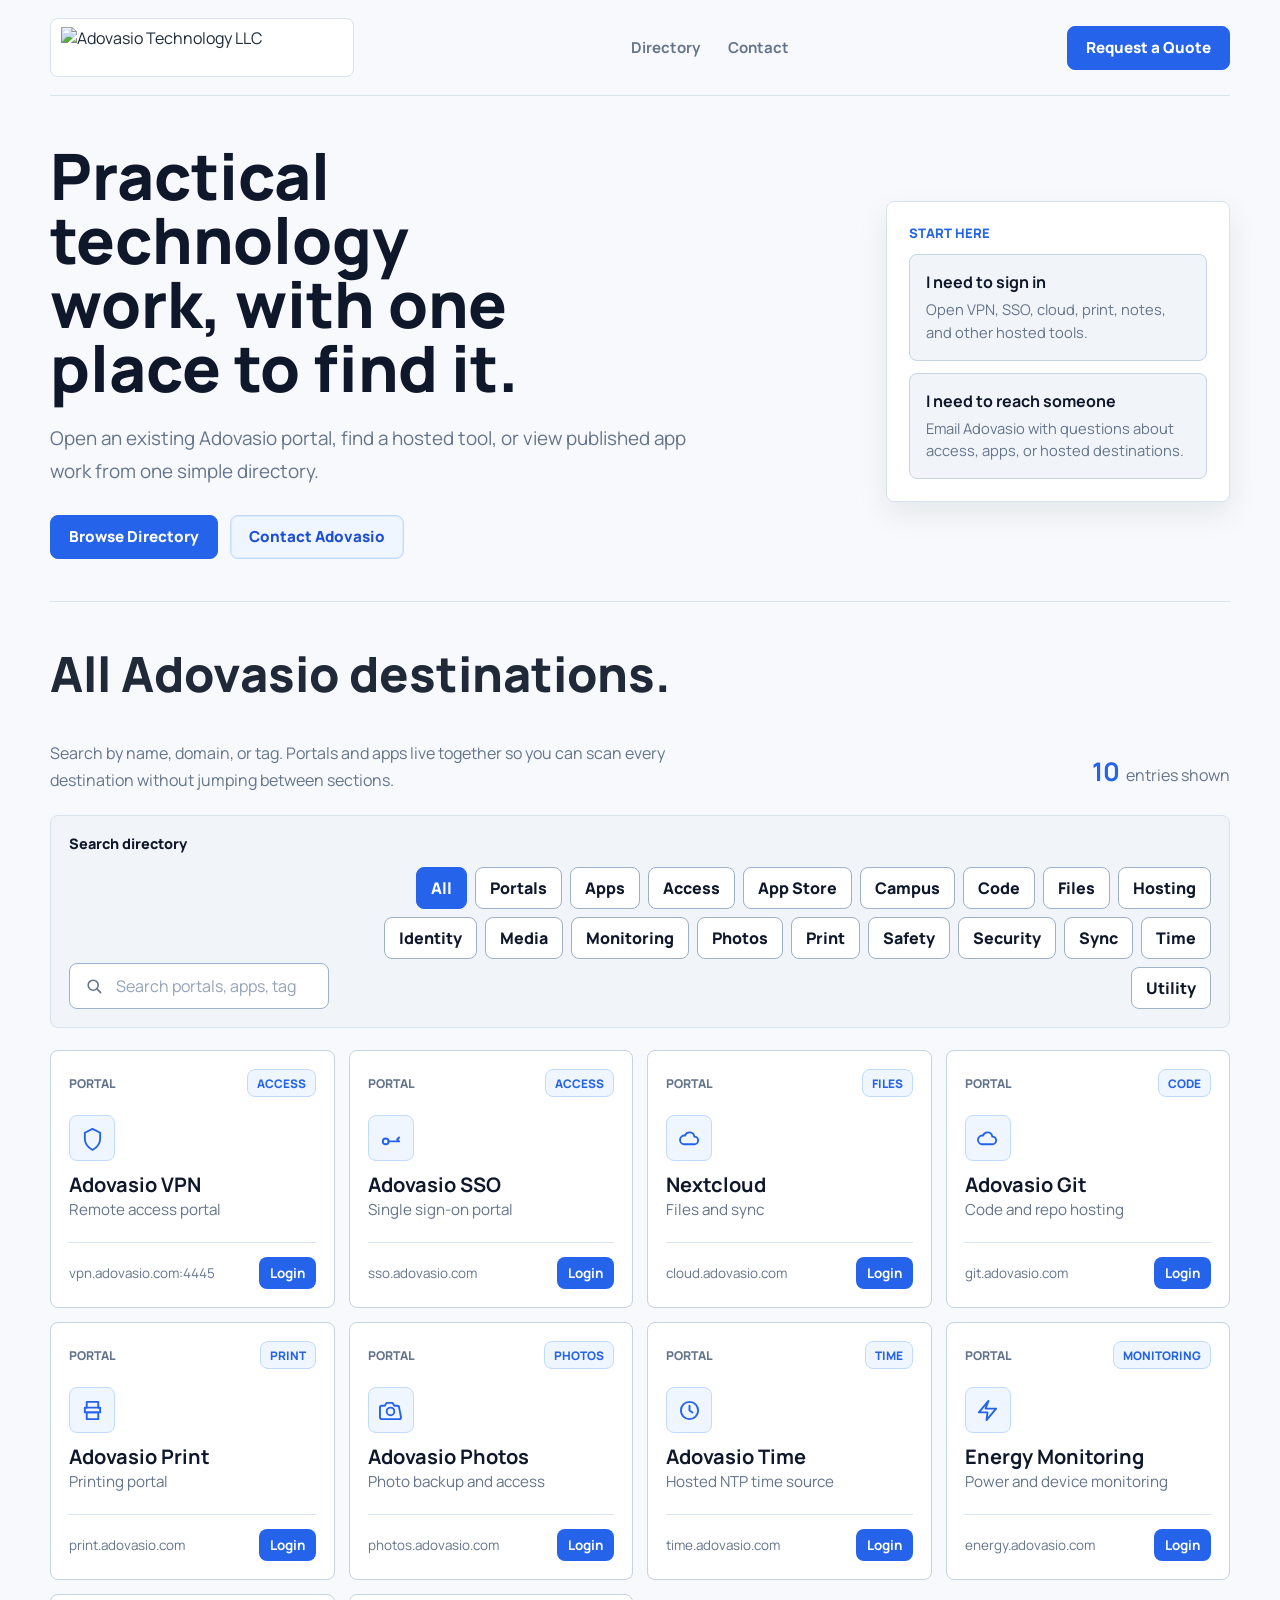
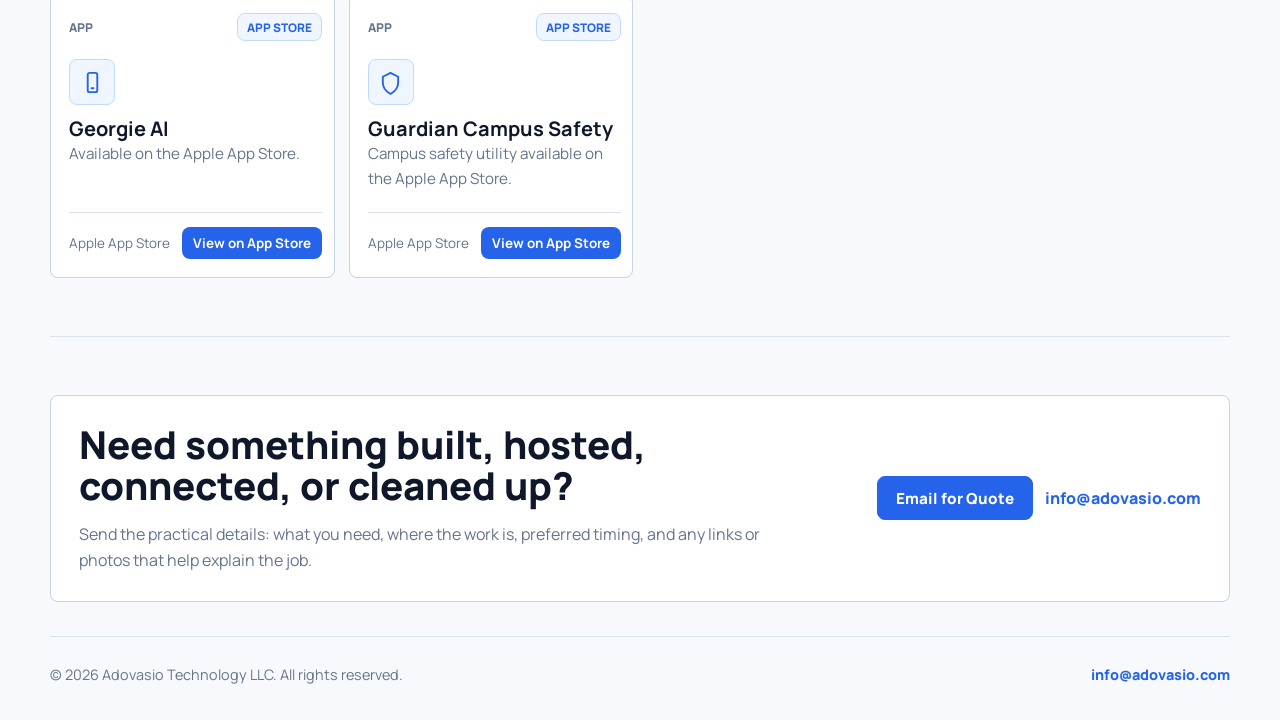
==== commit dfcd8ac3: "added Guardian App to directory" ====
--- a/index.html
+++ b/index.html
@@ -2,11 +2,11 @@
 <html lang="en">
 <head>
   <meta charset="utf-8" />
-  <title>Adovasio Technology LLC | Services, Portals, and Apps</title>
+  <title>Adovasio Technology LLC | Portal and App Directory</title>
   <meta name="viewport" content="width=device-width, initial-scale=1" />
   <meta
     name="description"
-    content="Adovasio Technology LLC provides hosted portals, custom apps, web hosting, network installs, low-voltage cable runs, and a simple path to request project help."
+    content="Adovasio Technology LLC provides one directory for hosted portals, published apps, and client access points."
   />
   <meta name="theme-color" content="#f7f9fc" />
   <meta property="og:type" content="website" />
@@ -14,7 +14,7 @@
   <meta property="og:title" content="Adovasio Technology LLC" />
   <meta
     property="og:description"
-    content="Find Adovasio client portals, service pages, published apps, and a direct path to request a quote."
+    content="Find Adovasio client portals, published apps, and hosted destinations in one directory."
   />
   <meta property="og:url" content="https://adovasio.com" />
   <meta name="twitter:card" content="summary_large_image" />
@@ -32,13 +32,13 @@
   "@type": "Organization",
   "name": "Adovasio Technology LLC",
   "url": "https://adovasio.com",
-  "description": "Adovasio Technology LLC provides hosted websites, custom apps, network installs, low-voltage cable runs, and project support.",
+  "description": "Adovasio Technology LLC provides a directory for hosted portals, published apps, and client access points.",
   "email": "info@adovasio.com",
   "logo": "https://adovasio.com/assets/images/adovasio-primary-logo-transparent.png"
 }
   </script>
-  <link rel="stylesheet" href="/assets/css/home.css?v=3" />
-  <link rel="stylesheet" href="/assets/css/animations.css?v=5" />
+  <link rel="stylesheet" href="/assets/css/home.css?v=5" />
+  <link rel="stylesheet" href="/assets/css/animations.css?v=6" />
 </head>
 <body>
   <div class="page-shell">
@@ -56,9 +56,7 @@
       </a>
 
       <nav class="site-nav" aria-label="Primary">
-        <a href="#portals">Portals</a>
-        <a href="#services">Services</a>
-        <a href="#apps">Apps</a>
+        <a href="#directory">Directory</a>
         <a href="/form.html">Contact</a>
       </nav>
 
@@ -70,54 +68,26 @@
         <div class="hero-copy" data-animate>
           <h1>Practical technology work, with one place to find it.</h1>
           <p class="hero-lead">
-            Open an existing Adovasio portal, review available services, or start a conversation
-            about websites, apps, cabling, and network installs.
+            Open an existing Adovasio portal, find a hosted tool, or view published app work from
+            one simple directory.
           </p>
           <div class="hero-actions">
-            <a class="button button-primary" href="#directory">Find a Portal</a>
-            <a class="button button-secondary" href="/form.html">Request Project Help</a>
+            <a class="button button-primary" href="#directory">Browse Directory</a>
+            <a class="button button-secondary" href="/form.html">Contact Adovasio</a>
           </div>
         </div>
 
         <aside class="start-panel" aria-label="Start here" data-animate>
           <p class="panel-label">Start Here</p>
-          <a class="start-link" href="#portals">
+          <a class="start-link" href="#directory">
             <strong>I need to sign in</strong>
             <span>Open VPN, SSO, cloud, print, notes, and other hosted tools.</span>
           </a>
-          <a class="start-link" href="#services">
-            <strong>I need work done</strong>
-            <span>Review service pages for hosting, apps, cable runs, and network installs.</span>
-          </a>
           <a class="start-link" href="/form.html">
-            <strong>I need a quote</strong>
-            <span>Email the project details and get the conversation started.</span>
+            <strong>I need to reach someone</strong>
+            <span>Email Adovasio with questions about access, apps, or hosted destinations.</span>
           </a>
         </aside>
-      </section>
-
-      <section class="section path-section" aria-labelledby="path-title">
-        <div class="section-intro" data-animate>
-          <h2 id="path-title">What do you need?</h2>
-        </div>
-
-        <div class="path-grid">
-          <a class="path-card" href="#portals" data-animate>
-            <span class="path-number">01</span>
-            <h3>Existing client access</h3>
-            <p>Use the directory to reach the portals and hosted tools already tied to your work.</p>
-          </a>
-          <a class="path-card" href="#services" data-animate>
-            <span class="path-number">02</span>
-            <h3>New project planning</h3>
-            <p>See the core services before reaching out about scope, timing, and budget.</p>
-          </a>
-          <a class="path-card" href="#apps" data-animate>
-            <span class="path-number">03</span>
-            <h3>Published app work</h3>
-            <p>View app releases connected to Adovasio's product and development work.</p>
-          </a>
-        </div>
       </section>
 
       <section class="section directory-shell" id="directory">
@@ -125,8 +95,8 @@
           <div>
             <h2>All Adovasio destinations.</h2>
             <p>
-              Search by name, domain, service, or tool type. The list stays grouped so returning
-              clients and new customers can move through it without guessing.
+              Search by name, domain, or tag. Portals and apps live together so you can scan every
+              destination without jumping between sections.
             </p>
           </div>
           <p class="directory-count">
@@ -145,63 +115,20 @@
             <input
               id="directory-search"
               type="search"
-              placeholder="Search portals, services, apps, or domains"
+              placeholder="Search portals, apps, tags, or domains"
               autocomplete="off"
             />
           </div>
 
-          <div class="filter-group" aria-label="Directory filters">
+          <div class="filter-group" id="directory-tags" aria-label="Directory tags">
             <button class="filter-pill is-active" type="button" data-directory-filter="all" aria-pressed="true">
               All
-            </button>
-            <button class="filter-pill" type="button" data-directory-filter="websites" aria-pressed="false">
-              Portals
-            </button>
-            <button class="filter-pill" type="button" data-directory-filter="serviceLines" aria-pressed="false">
-              Services
-            </button>
-            <button class="filter-pill" type="button" data-directory-filter="apps" aria-pressed="false">
-              Apps
             </button>
           </div>
         </div>
 
-        <div class="directory-groups">
-          <section class="directory-group" id="portals" data-directory-section>
-            <div class="group-head" data-animate>
-              <div>
-                <p class="eyebrow">Client Portals</p>
-                <h2>Hosted sites and tools</h2>
-                <p>Secure destinations for sign-in, files, code, printing, notes, media, and monitoring.</p>
-              </div>
-              <span class="group-count"><strong data-website-count>0</strong> listed</span>
-            </div>
-            <div class="card-grid card-grid-primary" id="grid-websites"></div>
-          </section>
-
-          <section class="directory-group" id="services" data-directory-section>
-            <div class="group-head" data-animate>
-              <div>
-                <p class="eyebrow">Services</p>
-                <h2>Work you can request</h2>
-                <p>Service pages for hosting, app development, low-voltage runs, and network installs.</p>
-              </div>
-              <span class="group-count"><strong data-service-count>0</strong> listed</span>
-            </div>
-            <div class="card-grid" id="grid-service-lines"></div>
-          </section>
-
-          <section class="directory-group" id="apps" data-directory-section>
-            <div class="group-head" data-animate>
-              <div>
-                <p class="eyebrow">Apps</p>
-                <h2>Published products</h2>
-                <p>Released app work connected to the broader Adovasio platform.</p>
-              </div>
-              <span class="group-count"><strong data-app-count>0</strong> listed</span>
-            </div>
-            <div class="card-grid card-grid-compact" id="grid-apps"></div>
-          </section>
+        <div class="directory-list">
+          <div class="card-grid card-grid-primary" id="grid-directory"></div>
 
           <article class="empty-state" id="directory-empty" hidden data-animate>
             <p class="panel-label">No Matches</p>
@@ -236,7 +163,7 @@
     </footer>
   </div>
 
-  <script defer src="/assets/js/app.js?v=11"></script>
-  <script defer src="/assets/js/animations.js?v=7"></script>
+  <script defer src="/assets/js/app.js?v=14"></script>
+  <script defer src="/assets/js/animations.js?v=8"></script>
 </body>
 </html>
--- a/assets/css/home.css
+++ b/assets/css/home.css
@@ -184,14 +184,13 @@
   grid-template-columns: minmax(0, 1.1fr) minmax(320px, 0.48fr);
   gap: 48px;
   align-items: center;
-  padding: 82px 0 58px;
+  padding: 48px 0 42px;
 }
 
 .hero-copy {
   max-width: 760px;
 }
 
-.eyebrow,
 .panel-label {
   margin: 0;
   color: var(--accent);
@@ -202,11 +201,8 @@
 }
 
 .hero-copy h1,
-.section-intro h2,
-.group-head h2,
 .empty-state h2,
 .quote-card h2,
-.path-card h3,
 .directory-card h3,
 .state-card h3 {
   margin: 0;
@@ -217,13 +213,12 @@
 .hero-copy h1 {
   margin-top: 14px;
   max-width: 12ch;
-  font-size: clamp(2.7rem, 6vw, 5.2rem);
+  font-size: clamp(2.4rem, 5vw, 4.4rem);
   line-height: 1;
   font-weight: 800;
 }
 
 .hero-copy h1:first-child,
-.section-intro h2:first-child,
 .directory-heading h2:first-child,
 .quote-card h2:first-child {
   margin-top: 0;
@@ -297,13 +292,7 @@
   border-top: 1px solid var(--line);
 }
 
-.section-intro {
-  max-width: 720px;
-}
-
-.section-intro h2,
 .directory-heading h2,
-.group-head h2,
 .quote-card h2 {
   margin-top: 10px;
   font-size: clamp(2rem, 3.8vw, 3.2rem);
@@ -311,76 +300,19 @@
   font-weight: 800;
 }
 
-.section-intro p:last-child,
 .directory-heading p,
-.group-head p,
 .quote-card p,
 .empty-state p,
 .state-card p,
-.directory-card p,
-.path-card p {
+.directory-card p {
   color: var(--muted);
   line-height: 1.65;
 }
 
-.path-grid {
-  display: grid;
-  grid-template-columns: repeat(3, minmax(0, 1fr));
-  gap: 16px;
-  margin-top: 24px;
-}
-
-.path-card {
-  display: grid;
-  align-content: start;
-  gap: 12px;
-  min-height: 220px;
-  padding: 22px;
-  border: 1px solid var(--line-strong);
-  border-radius: var(--radius);
-  color: inherit;
-  text-decoration: none;
-  background: var(--surface);
-  box-shadow: 0 1px 0 rgba(15, 23, 42, 0.04);
-  transition:
-    border-color 160ms ease,
-    box-shadow 160ms ease,
-    transform 160ms ease;
-}
-
-.path-card:hover,
-.path-card:focus-visible {
-  border-color: var(--accent);
-  box-shadow: var(--shadow);
-  transform: translateY(-2px);
-  outline: none;
-}
-
-.path-number {
-  display: inline-flex;
-  align-items: center;
-  justify-content: center;
-  width: 38px;
-  height: 38px;
-  border-radius: var(--radius);
-  color: var(--accent);
-  background: var(--accent-soft);
-  font-size: 0.86rem;
-  font-weight: 800;
-}
-
-.path-card h3 {
-  font-size: 1.25rem;
-  line-height: 1.25;
-}
-
-.path-card p {
-  margin: 0;
-}
-
 .directory-shell {
   display: grid;
   gap: 22px;
+  padding-top: 46px;
 }
 
 .directory-heading {
@@ -403,8 +335,7 @@
   max-width: 700px;
 }
 
-.directory-count,
-.group-count {
+.directory-count {
   display: inline-flex;
   align-items: baseline;
   gap: 6px;
@@ -413,8 +344,7 @@
   white-space: nowrap;
 }
 
-.directory-count strong,
-.group-count strong {
+.directory-count strong {
   color: var(--accent);
   font-size: 1.6rem;
 }
@@ -517,30 +447,9 @@
   border-color: var(--accent);
 }
 
-.directory-groups {
-  display: grid;
-  gap: 42px;
-}
-
-.directory-group {
+.directory-list {
   display: grid;
   gap: 18px;
-}
-
-.group-head {
-  display: flex;
-  align-items: end;
-  justify-content: space-between;
-  gap: 24px;
-}
-
-.group-head p:last-child {
-  max-width: 680px;
-  margin: 10px 0 0;
-}
-
-.group-head h2 {
-  font-size: clamp(1.6rem, 3vw, 2.35rem);
 }
 
 .card-grid {
@@ -551,10 +460,6 @@
 
 .card-grid-primary {
   grid-template-columns: repeat(auto-fit, minmax(230px, 1fr));
-}
-
-.card-grid-compact {
-  grid-template-columns: repeat(auto-fit, minmax(280px, 1fr));
 }
 
 .directory-card,
@@ -808,23 +713,13 @@
     max-width: 680px;
   }
 
-  .path-grid {
-    grid-template-columns: 1fr;
-  }
-
-  .path-card {
-    min-height: auto;
-  }
-
   .directory-heading,
-  .group-head,
   .quote-card {
     align-items: flex-start;
     flex-direction: column;
   }
 
-  .directory-count,
-  .group-count {
+  .directory-count {
     white-space: normal;
   }
 
@@ -865,7 +760,7 @@
 
   .site-nav {
     display: grid;
-    grid-template-columns: repeat(4, minmax(0, 1fr));
+    grid-template-columns: repeat(2, minmax(0, 1fr));
     gap: 6px;
   }
 
@@ -876,7 +771,7 @@
   }
 
   .hero-section {
-    padding: 42px 0 44px;
+    padding: 34px 0 36px;
   }
 
   .hero-copy h1 {
@@ -898,7 +793,6 @@
   }
 
   .start-panel,
-  .path-card,
   .directory-toolbar,
   .directory-card,
   .state-card,
@@ -917,8 +811,7 @@
   }
 
   .card-grid,
-  .card-grid-primary,
-  .card-grid-compact {
+  .card-grid-primary {
     grid-template-columns: 1fr;
   }
 
--- a/assets/css/animations.css
+++ b/assets/css/animations.css
@@ -0,0 +1,24 @@
+[data-animate] {
+  opacity: 1;
+  transform: none;
+  filter: none;
+  transition-delay: var(--card-delay, 0ms);
+  transition:
+    opacity 720ms cubic-bezier(0.22, 1, 0.36, 1),
+    transform 720ms cubic-bezier(0.22, 1, 0.36, 1),
+    filter 720ms cubic-bezier(0.22, 1, 0.36, 1);
+}
+
+[data-animate].visible {
+  opacity: 1;
+  transform: none;
+  filter: none;
+}
+
+@media (prefers-reduced-motion: reduce) {
+  [data-animate] {
+    opacity: 1;
+    transform: none;
+    filter: none;
+  }
+}
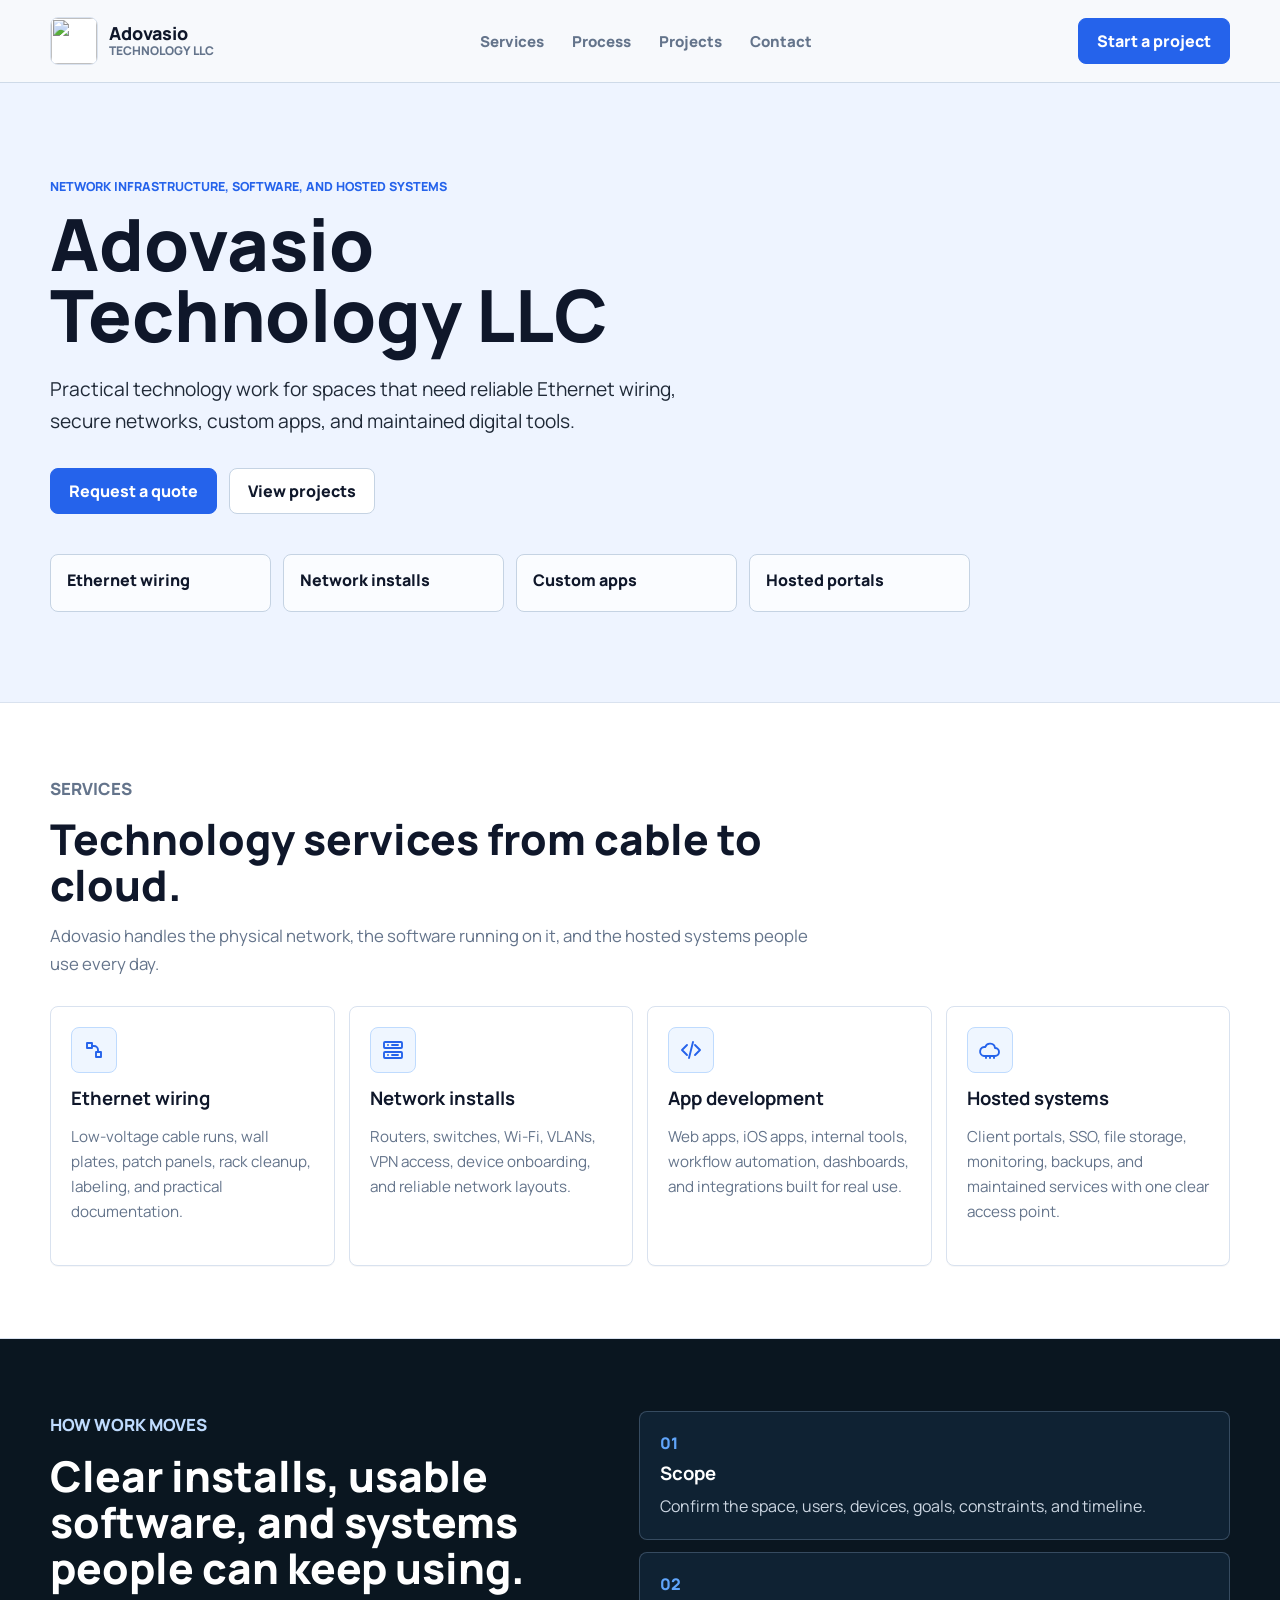
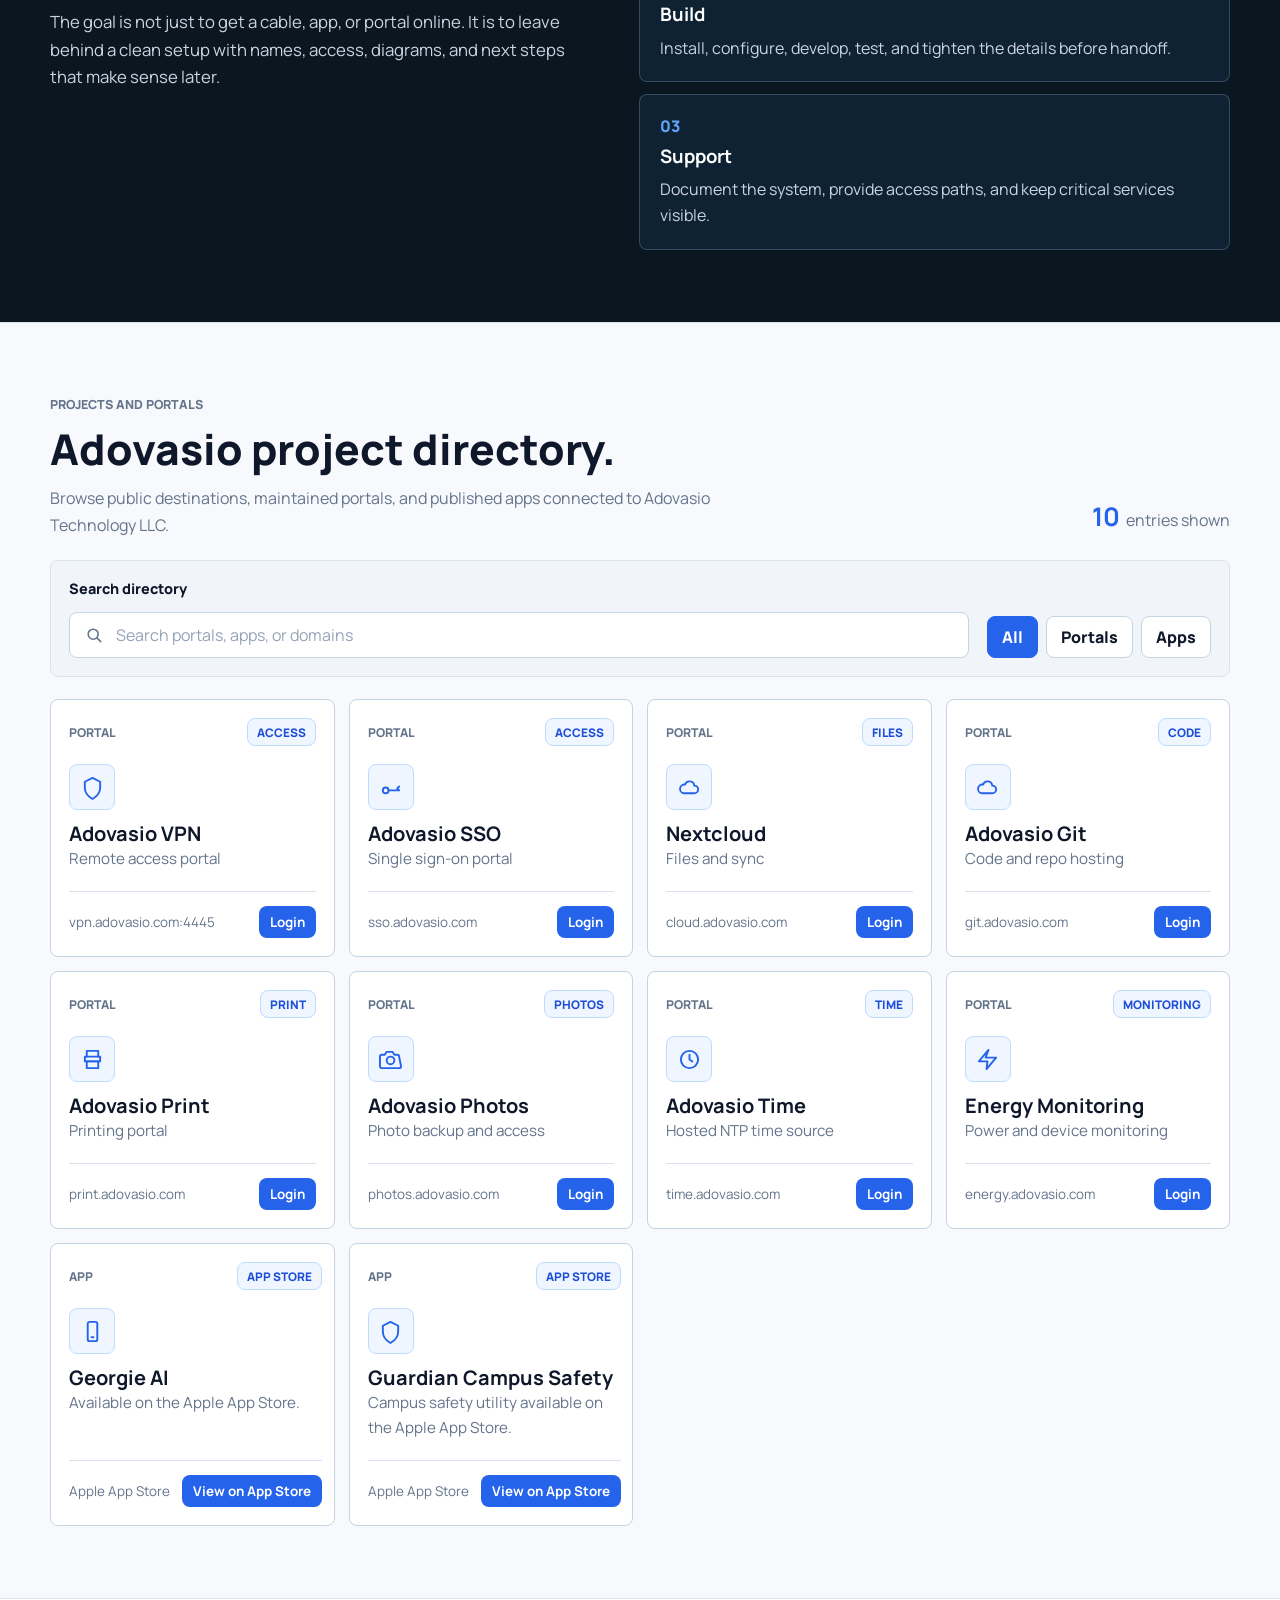
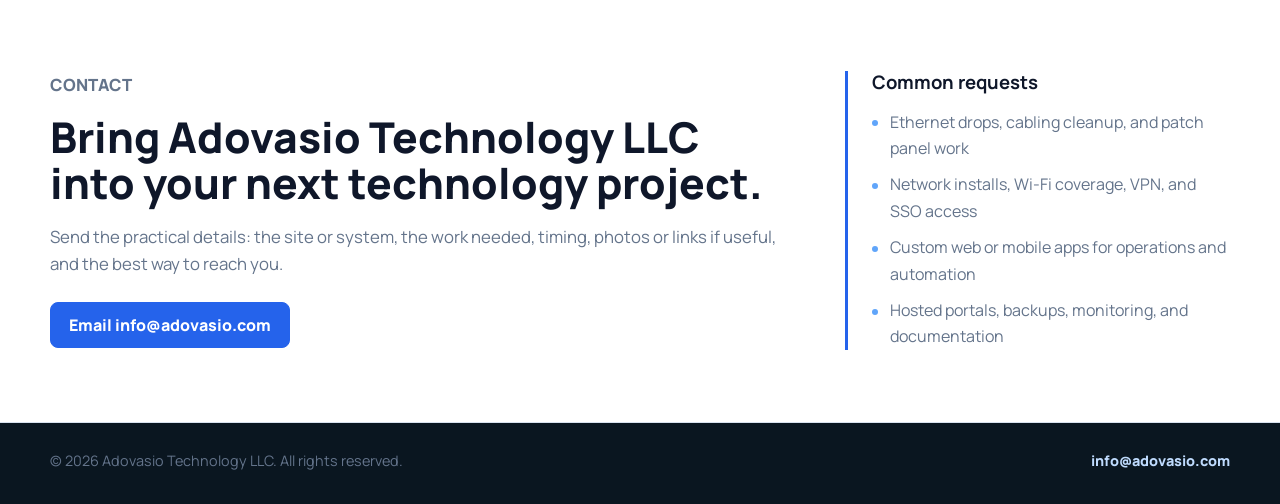
==== commit 350cc9f6: "final changes" ====
--- a/index.html
+++ b/index.html
@@ -2,11 +2,15 @@
 <html lang="en">
 <head>
   <meta charset="utf-8" />
-  <title>Adovasio Technology LLC | Portal and App Directory</title>
+  <title>Adovasio Technology LLC | Ethernet Wiring, Network Installs & App Development</title>
   <meta name="viewport" content="width=device-width, initial-scale=1" />
   <meta
     name="description"
-    content="Adovasio Technology LLC provides one directory for hosted portals, published apps, and client access points."
+    content="Adovasio Technology LLC provides Ethernet wiring, network installations, Wi-Fi, custom app development, hosted portals, and practical technology support."
+  />
+  <meta
+    name="keywords"
+    content="Adovasio Technology LLC, Ethernet wiring, network installation, Wi-Fi installation, app development, low-voltage cabling, hosted portals"
   />
   <meta name="theme-color" content="#f7f9fc" />
   <meta property="og:type" content="website" />
@@ -14,9 +18,10 @@
   <meta property="og:title" content="Adovasio Technology LLC" />
   <meta
     property="og:description"
-    content="Find Adovasio client portals, published apps, and hosted destinations in one directory."
+    content="Network infrastructure, Ethernet wiring, app development, and hosted systems from Adovasio Technology LLC."
   />
   <meta property="og:url" content="https://adovasio.com" />
+  <meta property="og:image" content="https://adovasio.com/assets/images/adovasio-primary-logo-transparent.png" />
   <meta name="twitter:card" content="summary_large_image" />
   <link rel="icon" href="/assets/images/adovasio-round-icon.png" type="image/png" />
   <link rel="apple-touch-icon" href="/assets/images/adovasio-round-icon.png" />
@@ -29,141 +34,305 @@
   <script type="application/ld+json">
 {
   "@context": "https://schema.org",
-  "@type": "Organization",
-  "name": "Adovasio Technology LLC",
-  "url": "https://adovasio.com",
-  "description": "Adovasio Technology LLC provides a directory for hosted portals, published apps, and client access points.",
-  "email": "info@adovasio.com",
-  "logo": "https://adovasio.com/assets/images/adovasio-primary-logo-transparent.png"
+  "@graph": [
+    {
+      "@type": ["Organization", "ProfessionalService"],
+      "name": "Adovasio Technology LLC",
+      "legalName": "Adovasio Technology LLC",
+      "url": "https://adovasio.com",
+      "email": "info@adovasio.com",
+      "logo": "https://adovasio.com/assets/images/adovasio-primary-logo-transparent.png",
+      "description": "Adovasio Technology LLC provides Ethernet wiring, network installations, Wi-Fi, custom app development, hosted portals, and practical technology support.",
+      "knowsAbout": [
+        "Ethernet wiring",
+        "low-voltage cabling",
+        "network installation",
+        "Wi-Fi installation",
+        "custom app development",
+        "hosted portals",
+        "VPN and SSO systems"
+      ],
+      "makesOffer": [
+        {
+          "@type": "Offer",
+          "itemOffered": {
+            "@type": "Service",
+            "name": "Ethernet wiring and low-voltage cabling"
+          }
+        },
+        {
+          "@type": "Offer",
+          "itemOffered": {
+            "@type": "Service",
+            "name": "Network installation and Wi-Fi setup"
+          }
+        },
+        {
+          "@type": "Offer",
+          "itemOffered": {
+            "@type": "Service",
+            "name": "Custom app and web development"
+          }
+        },
+        {
+          "@type": "Offer",
+          "itemOffered": {
+            "@type": "Service",
+            "name": "Hosted portals and managed technology systems"
+          }
+        }
+      ]
+    },
+    {
+      "@type": "WebSite",
+      "name": "Adovasio Technology LLC",
+      "url": "https://adovasio.com"
+    }
+  ]
 }
   </script>
-  <link rel="stylesheet" href="/assets/css/home.css?v=5" />
+  <link rel="stylesheet" href="/assets/css/home.css?v=10" />
   <link rel="stylesheet" href="/assets/css/animations.css?v=6" />
 </head>
 <body>
   <div class="page-shell">
     <header class="site-header" id="site-header">
-      <a class="brand-lockup" href="#top" aria-label="Adovasio home">
-        <span class="brand-logo-frame">
-          <img
-            class="brand-primary-logo"
-            src="/assets/images/adovasio-primary-logo-transparent.png"
-            alt="Adovasio Technology LLC"
-            width="1536"
-            height="226"
-          />
-        </span>
-      </a>
-
-      <nav class="site-nav" aria-label="Primary">
-        <a href="#directory">Directory</a>
-        <a href="/form.html">Contact</a>
-      </nav>
-
-      <a class="button button-primary header-cta" href="/form.html">Request a Quote</a>
+      <div class="header-inner">
+        <a class="brand-lockup" href="#top" aria-label="Adovasio Technology LLC home">
+          <span class="brand-mark" aria-hidden="true">
+            <img
+              src="/assets/images/adovasio-round-icon.png"
+              alt=""
+              width="1024"
+              height="1024"
+            />
+          </span>
+          <span class="brand-wordmark">
+            <strong>Adovasio</strong>
+            <span>Technology LLC</span>
+          </span>
+        </a>
+
+        <nav class="site-nav" aria-label="Primary">
+          <a href="#services">Services</a>
+          <a href="#process">Process</a>
+          <a href="#directory">Projects</a>
+          <a href="#contact">Contact</a>
+        </nav>
+
+        <a class="button button-primary header-cta" href="mailto:info@adovasio.com?subject=Project%20Inquiry">
+          Start a project
+        </a>
+      </div>
     </header>
 
     <main>
       <section class="hero-section" id="top">
-        <div class="hero-copy" data-animate>
-          <h1>Practical technology work, with one place to find it.</h1>
-          <p class="hero-lead">
-            Open an existing Adovasio portal, find a hosted tool, or view published app work from
-            one simple directory.
-          </p>
-          <div class="hero-actions">
-            <a class="button button-primary" href="#directory">Browse Directory</a>
-            <a class="button button-secondary" href="/form.html">Contact Adovasio</a>
-          </div>
-        </div>
-
-        <aside class="start-panel" aria-label="Start here" data-animate>
-          <p class="panel-label">Start Here</p>
-          <a class="start-link" href="#directory">
-            <strong>I need to sign in</strong>
-            <span>Open VPN, SSO, cloud, print, notes, and other hosted tools.</span>
-          </a>
-          <a class="start-link" href="/form.html">
-            <strong>I need to reach someone</strong>
-            <span>Email Adovasio with questions about access, apps, or hosted destinations.</span>
-          </a>
-        </aside>
+        <div class="section-inner hero-inner">
+          <div class="hero-copy" data-animate>
+            <p class="eyebrow">Network infrastructure, software, and hosted systems</p>
+            <h1>Adovasio Technology LLC</h1>
+            <p class="hero-lead">
+              Practical technology work for spaces that need reliable Ethernet wiring, secure
+              networks, custom apps, and maintained digital tools.
+            </p>
+            <div class="hero-actions">
+              <a class="button button-primary" href="mailto:info@adovasio.com?subject=Project%20Inquiry">
+                Request a quote
+              </a>
+              <a class="button button-secondary" href="#directory">View projects</a>
+            </div>
+          </div>
+
+          <ul class="hero-services" aria-label="Core Adovasio services" data-animate>
+            <li>Ethernet wiring</li>
+            <li>Network installs</li>
+            <li>Custom apps</li>
+            <li>Hosted portals</li>
+          </ul>
+        </div>
+      </section>
+
+      <section class="section services-section" id="services">
+        <div class="section-inner">
+          <div class="section-heading" data-animate>
+            <p class="eyebrow">Services</p>
+            <h2>Technology services from cable to cloud.</h2>
+            <p>
+              Adovasio handles the physical network, the software running on it, and the hosted
+              systems people use every day.
+            </p>
+          </div>
+
+          <div class="service-grid">
+            <article class="service-card" data-animate>
+              <span class="service-icon" aria-hidden="true">
+                <svg viewBox="0 0 24 24">
+                  <path d="M5 5h5v5H5z"></path>
+                  <path d="M14 14h5v5h-5z"></path>
+                  <path d="M10 8h2a4 4 0 0 1 4 4v2"></path>
+                </svg>
+              </span>
+              <h3>Ethernet wiring</h3>
+              <p>Low-voltage cable runs, wall plates, patch panels, rack cleanup, labeling, and practical documentation.</p>
+            </article>
+
+            <article class="service-card" data-animate>
+              <span class="service-icon" aria-hidden="true">
+                <svg viewBox="0 0 24 24">
+                  <rect x="3" y="4" width="18" height="6" rx="1"></rect>
+                  <rect x="3" y="14" width="18" height="6" rx="1"></rect>
+                  <path d="M7 7h.01M7 17h.01M11 7h6M11 17h6"></path>
+                </svg>
+              </span>
+              <h3>Network installs</h3>
+              <p>Routers, switches, Wi-Fi, VLANs, VPN access, device onboarding, and reliable network layouts.</p>
+            </article>
+
+            <article class="service-card" data-animate>
+              <span class="service-icon" aria-hidden="true">
+                <svg viewBox="0 0 24 24">
+                  <path d="M8 17 3 12l5-5"></path>
+                  <path d="m16 7 5 5-5 5"></path>
+                  <path d="m14 4-4 16"></path>
+                </svg>
+              </span>
+              <h3>App development</h3>
+              <p>Web apps, iOS apps, internal tools, workflow automation, dashboards, and integrations built for real use.</p>
+            </article>
+
+            <article class="service-card" data-animate>
+              <span class="service-icon" aria-hidden="true">
+                <svg viewBox="0 0 24 24">
+                  <path d="M6 18h11a4 4 0 0 0 0-8 5 5 0 0 0-9.7-1A4 4 0 0 0 6 18z"></path>
+                  <path d="M8 18v2M12 18v2M16 18v2"></path>
+                </svg>
+              </span>
+              <h3>Hosted systems</h3>
+              <p>Client portals, SSO, file storage, monitoring, backups, and maintained services with one clear access point.</p>
+            </article>
+          </div>
+        </div>
+      </section>
+
+      <section class="section process-section" id="process">
+        <div class="section-inner process-layout">
+          <div class="process-copy" data-animate>
+            <p class="eyebrow">How work moves</p>
+            <h2>Clear installs, usable software, and systems people can keep using.</h2>
+            <p>
+              The goal is not just to get a cable, app, or portal online. It is to leave behind a
+              clean setup with names, access, diagrams, and next steps that make sense later.
+            </p>
+          </div>
+
+          <div class="process-steps" aria-label="Adovasio project process">
+            <article class="process-step" data-animate>
+              <span>01</span>
+              <h3>Scope</h3>
+              <p>Confirm the space, users, devices, goals, constraints, and timeline.</p>
+            </article>
+            <article class="process-step" data-animate>
+              <span>02</span>
+              <h3>Build</h3>
+              <p>Install, configure, develop, test, and tighten the details before handoff.</p>
+            </article>
+            <article class="process-step" data-animate>
+              <span>03</span>
+              <h3>Support</h3>
+              <p>Document the system, provide access paths, and keep critical services visible.</p>
+            </article>
+          </div>
+        </div>
       </section>
 
       <section class="section directory-shell" id="directory">
-        <div class="directory-heading" data-animate>
-          <div>
-            <h2>All Adovasio destinations.</h2>
+        <div class="section-inner directory-inner">
+          <div class="directory-heading" data-animate>
+            <div>
+              <p class="eyebrow">Projects and portals</p>
+              <h2>Adovasio project directory.</h2>
+              <p>
+                Browse public destinations, maintained portals, and published apps connected to
+                Adovasio Technology LLC.
+              </p>
+            </div>
+            <p class="directory-count">
+              <strong data-results-count>0</strong>
+              <span>entries shown</span>
+            </p>
+          </div>
+
+          <div class="directory-toolbar" data-animate>
+            <label class="search-label" for="directory-search">Search directory</label>
+            <div class="search-shell">
+              <svg aria-hidden="true" viewBox="0 0 24 24">
+                <circle cx="11" cy="11" r="6"></circle>
+                <path d="M20 20l-4.2-4.2"></path>
+              </svg>
+              <input
+                id="directory-search"
+                type="search"
+                placeholder="Search portals, apps, or domains"
+                autocomplete="off"
+              />
+            </div>
+
+            <div class="filter-group" id="directory-tags" aria-label="Directory tags">
+              <button class="filter-pill is-active" type="button" data-directory-filter="all" aria-pressed="true">
+                All
+              </button>
+            </div>
+          </div>
+
+          <div class="directory-list">
+            <div class="card-grid card-grid-primary" id="grid-directory"></div>
+
+            <article class="empty-state" id="directory-empty" hidden data-animate>
+              <p class="panel-label">No Matches</p>
+              <h2>No directory entries matched that search.</h2>
+              <p>Try another keyword or choose a different filter.</p>
+            </article>
+          </div>
+        </div>
+      </section>
+
+      <section class="section contact-section" id="contact">
+        <div class="section-inner contact-layout">
+          <div class="contact-copy" data-animate>
+            <p class="eyebrow">Contact</p>
+            <h2>Bring Adovasio Technology LLC into your next technology project.</h2>
             <p>
-              Search by name, domain, or tag. Portals and apps live together so you can scan every
-              destination without jumping between sections.
-            </p>
-          </div>
-          <p class="directory-count">
-            <strong data-results-count>0</strong>
-            <span>entries shown</span>
-          </p>
-        </div>
-
-        <div class="directory-toolbar" data-animate>
-          <label class="search-label" for="directory-search">Search directory</label>
-          <div class="search-shell">
-            <svg aria-hidden="true" viewBox="0 0 24 24">
-              <circle cx="11" cy="11" r="6"></circle>
-              <path d="M20 20l-4.2-4.2"></path>
-            </svg>
-            <input
-              id="directory-search"
-              type="search"
-              placeholder="Search portals, apps, tags, or domains"
-              autocomplete="off"
-            />
-          </div>
-
-          <div class="filter-group" id="directory-tags" aria-label="Directory tags">
-            <button class="filter-pill is-active" type="button" data-directory-filter="all" aria-pressed="true">
-              All
-            </button>
-          </div>
-        </div>
-
-        <div class="directory-list">
-          <div class="card-grid card-grid-primary" id="grid-directory"></div>
-
-          <article class="empty-state" id="directory-empty" hidden data-animate>
-            <p class="panel-label">No Matches</p>
-            <h2>No directory entries matched that search.</h2>
-            <p>Try another keyword or choose a different filter.</p>
-          </article>
-        </div>
-      </section>
-
-      <section class="section quote-section" id="contact">
-        <div class="quote-card" data-animate>
-          <div>
-            <h2>Need something built, hosted, connected, or cleaned up?</h2>
-            <p>
-              Send the practical details: what you need, where the work is, preferred timing, and
-              any links or photos that help explain the job.
-            </p>
-          </div>
-          <div class="quote-actions">
-            <a class="button button-primary" href="/form.html">Email for Quote</a>
-            <a class="text-link" href="mailto:info@adovasio.com?subject=Project%20Inquiry">
-              info@adovasio.com
+              Send the practical details: the site or system, the work needed, timing, photos or
+              links if useful, and the best way to reach you.
+            </p>
+            <a class="button button-primary" href="mailto:info@adovasio.com?subject=Project%20Inquiry">
+              Email info@adovasio.com
             </a>
           </div>
+
+          <div class="contact-details" data-animate>
+            <h3>Common requests</h3>
+            <ul>
+              <li>Ethernet drops, cabling cleanup, and patch panel work</li>
+              <li>Network installs, Wi-Fi coverage, VPN, and SSO access</li>
+              <li>Custom web or mobile apps for operations and automation</li>
+              <li>Hosted portals, backups, monitoring, and documentation</li>
+            </ul>
+          </div>
         </div>
       </section>
     </main>
 
     <footer class="site-footer">
-      <span>&copy; 2026 Adovasio Technology LLC. All rights reserved.</span>
-      <span><a href="mailto:info@adovasio.com">info@adovasio.com</a></span>
+      <div class="section-inner footer-inner">
+        <span>&copy; 2026 Adovasio Technology LLC. All rights reserved.</span>
+        <span><a href="mailto:info@adovasio.com">info@adovasio.com</a></span>
+      </div>
     </footer>
   </div>
 
-  <script defer src="/assets/js/app.js?v=14"></script>
+  <script defer src="/assets/js/app.js?v=15"></script>
   <script defer src="/assets/js/animations.js?v=8"></script>
 </body>
 </html>
--- a/assets/css/home.css
+++ b/assets/css/home.css
@@ -1,6 +1,7 @@
 :root {
   color-scheme: light;
   --bg: #f7f9fc;
+  --bg-soft: #eef4ff;
   --surface: #ffffff;
   --surface-soft: #f1f5f9;
   --ink: #0f172a;
@@ -8,11 +9,14 @@
   --muted: #64748b;
   --line: #d9e2ef;
   --line-strong: #c5d3e3;
-  --line-dark: #9fb1c7;
   --accent: #2563eb;
   --accent-strong: #1d4ed8;
   --accent-soft: #eff6ff;
   --accent-line: #bfdbfe;
+  --gold: #60a5fa;
+  --gold-soft: #dbeafe;
+  --dark: #0a1620;
+  --dark-soft: #0f2233;
   --shadow: 0 12px 32px rgba(15, 23, 42, 0.08);
   --radius: 8px;
   --max-width: 1180px;
@@ -66,40 +70,79 @@
 }
 
 .page-shell {
+  min-height: 100vh;
+}
+
+.section-inner,
+.header-inner {
   width: min(var(--max-width), calc(100% - 40px));
   margin: 0 auto;
 }
 
 .site-header {
+  position: sticky;
+  top: 0;
+  z-index: 20;
+  border-bottom: 1px solid rgba(197, 211, 227, 0.82);
+  background: rgba(247, 249, 252, 0.94);
+  backdrop-filter: blur(16px);
+}
+
+.header-inner {
   display: flex;
   align-items: center;
   justify-content: space-between;
-  gap: 20px;
-  padding: 18px 0;
-  border-bottom: 1px solid var(--line);
+  gap: 18px;
+  min-height: 82px;
+  padding: 14px 0;
 }
 
 .brand-lockup {
   display: inline-flex;
   align-items: center;
+  gap: 11px;
   min-width: 0;
   text-decoration: none;
 }
 
-.brand-logo-frame {
+.brand-mark {
   display: inline-flex;
   align-items: center;
   justify-content: center;
-  padding: 8px 10px;
+  width: 48px;
+  height: 48px;
+  flex: 0 0 auto;
+  overflow: hidden;
   border: 1px solid var(--line);
   border-radius: var(--radius);
   background: #ffffff;
 }
 
-.brand-primary-logo {
-  width: clamp(190px, 22vw, 290px);
-  height: auto;
-  object-fit: contain;
+.brand-mark img {
+  width: 100%;
+  height: 100%;
+  object-fit: cover;
+}
+
+.brand-wordmark {
+  display: grid;
+  gap: 1px;
+  min-width: 0;
+  color: var(--ink);
+  line-height: 1.08;
+}
+
+.brand-wordmark strong {
+  font-size: 1.12rem;
+  font-weight: 800;
+}
+
+.brand-wordmark span {
+  color: var(--muted);
+  font-size: 0.75rem;
+  font-weight: 800;
+  letter-spacing: 0;
+  text-transform: uppercase;
 }
 
 .site-nav {
@@ -115,7 +158,7 @@
   border-radius: var(--radius);
   color: var(--muted);
   font-size: 0.94rem;
-  font-weight: 700;
+  font-weight: 800;
   text-decoration: none;
   transition:
     color 160ms ease,
@@ -124,7 +167,7 @@
 
 .site-nav a:hover,
 .site-nav a:focus-visible {
-  color: var(--accent);
+  color: var(--accent-strong);
   background: var(--accent-soft);
   outline: none;
 }
@@ -133,13 +176,14 @@
   display: inline-flex;
   align-items: center;
   justify-content: center;
-  min-height: 44px;
+  min-height: 46px;
   padding: 0 18px;
   border: 1px solid transparent;
   border-radius: var(--radius);
-  font-size: 0.95rem;
-  font-weight: 800;
+  font-weight: 800;
+  letter-spacing: 0;
   text-decoration: none;
+  white-space: nowrap;
   transition:
     background 160ms ease,
     border-color 160ms ease,
@@ -166,43 +210,114 @@
 }
 
 .button-secondary {
-  color: var(--accent-strong);
-  background: var(--accent-soft);
-  border-color: var(--accent-line);
-  box-shadow: inset 0 0 0 1px rgba(37, 99, 235, 0.08);
+  color: var(--ink);
+  background: #ffffff;
+  border-color: var(--line-strong);
 }
 
 .button-secondary:hover,
 .button-secondary:focus-visible {
+  color: var(--accent-strong);
+  border-color: var(--accent);
+  background: var(--accent-soft);
+}
+
+.eyebrow,
+.panel-label {
+  margin: 0;
   color: var(--accent);
-  border-color: var(--accent-line);
-  background: var(--accent-soft);
+  font-size: 0.78rem;
+  font-weight: 800;
+  line-height: 1.3;
+  letter-spacing: 0;
+  text-transform: uppercase;
 }
 
 .hero-section {
-  display: grid;
-  grid-template-columns: minmax(0, 1.1fr) minmax(320px, 0.48fr);
-  gap: 48px;
-  align-items: center;
-  padding: 48px 0 42px;
+  position: relative;
+  display: flex;
+  align-items: center;
+  min-height: min(620px, calc(100svh - 132px));
+  overflow: hidden;
+  border-bottom: 1px solid var(--line);
+  background: var(--bg-soft);
+}
+
+.hero-inner {
+  position: relative;
+  z-index: 1;
+  display: grid;
+  gap: 40px;
+  padding: 82px 0 76px;
 }
 
 .hero-copy {
   max-width: 760px;
 }
 
-.panel-label {
-  margin: 0;
-  color: var(--accent);
-  font-size: 0.82rem;
-  font-weight: 800;
-  text-transform: uppercase;
+.hero-copy h1 {
+  margin: 14px 0 0;
+  max-width: 12ch;
+  color: var(--ink);
+  font-size: 4.5rem;
+  line-height: 0.98;
+  font-weight: 800;
   letter-spacing: 0;
 }
 
-.hero-copy h1,
+.hero-lead {
+  max-width: 680px;
+  margin: 22px 0 0;
+  color: var(--text);
+  font-size: 1.2rem;
+  line-height: 1.7;
+}
+
+.hero-actions {
+  display: flex;
+  align-items: center;
+  gap: 12px;
+  flex-wrap: wrap;
+  margin-top: 30px;
+}
+
+.hero-services {
+  display: grid;
+  grid-template-columns: repeat(4, minmax(0, 1fr));
+  gap: 12px;
+  max-width: 920px;
+  padding: 0;
+  margin: 0;
+  list-style: none;
+}
+
+.hero-services li {
+  min-height: 58px;
+  padding: 14px 16px;
+  border: 1px solid var(--line-strong);
+  border-radius: var(--radius);
+  color: var(--ink);
+  background: rgba(255, 255, 255, 0.72);
+  font-weight: 800;
+}
+
+.section {
+  padding: 72px 0;
+  border-bottom: 1px solid var(--line);
+}
+
+.section-heading {
+  display: grid;
+  gap: 14px;
+  max-width: 780px;
+  margin-bottom: 28px;
+}
+
+.section-heading h2,
+.process-copy h2,
+.directory-heading h2,
+.contact-copy h2,
 .empty-state h2,
-.quote-card h2,
 .directory-card h3,
 .state-card h3 {
   margin: 0;
@@ -210,109 +325,165 @@
   letter-spacing: 0;
 }
 
-.hero-copy h1 {
-  margin-top: 14px;
-  max-width: 12ch;
-  font-size: clamp(2.4rem, 5vw, 4.4rem);
-  line-height: 1;
-  font-weight: 800;
-}
-
-.hero-copy h1:first-child,
-.directory-heading h2:first-child,
-.quote-card h2:first-child {
-  margin-top: 0;
-}
-
-.hero-lead {
-  max-width: 640px;
-  margin: 22px 0 0;
-  color: var(--muted);
-  font-size: clamp(1.02rem, 1.6vw, 1.18rem);
-  line-height: 1.7;
-}
-
-.hero-actions,
-.quote-actions {
-  display: flex;
-  align-items: center;
-  gap: 12px;
-  flex-wrap: wrap;
-  margin-top: 28px;
-}
-
-.start-panel {
-  display: grid;
-  gap: 12px;
-  padding: 22px;
-  border: 1px solid var(--line);
-  border-radius: var(--radius);
-  background: var(--surface);
-  box-shadow: var(--shadow);
-}
-
-.start-link {
-  display: grid;
-  gap: 5px;
-  padding: 16px;
-  border: 1px solid var(--line-strong);
-  border-radius: var(--radius);
-  color: inherit;
-  text-decoration: none;
-  background: var(--surface-soft);
-  transition:
-    border-color 160ms ease,
-    box-shadow 160ms ease,
-    background 160ms ease,
-    transform 160ms ease;
-}
-
-.start-link strong {
-  color: var(--ink);
-  font-size: 1rem;
-}
-
-.start-link span {
-  color: var(--muted);
-  font-size: 0.92rem;
-  line-height: 1.55;
-}
-
-.start-link:hover,
-.start-link:focus-visible {
-  border-color: var(--accent);
-  background: #ffffff;
-  box-shadow: 0 0 0 3px rgba(37, 99, 235, 0.12);
-  transform: translateY(-1px);
-  outline: none;
-}
-
-.section {
-  padding: 58px 0;
-  border-top: 1px solid var(--line);
-}
-
+.section-heading h2,
+.process-copy h2,
 .directory-heading h2,
-.quote-card h2 {
-  margin-top: 10px;
-  font-size: clamp(2rem, 3.8vw, 3.2rem);
+.contact-copy h2 {
+  max-width: 780px;
+  font-size: 2.65rem;
   line-height: 1.08;
   font-weight: 800;
 }
 
+.section-heading p,
+.process-copy p,
 .directory-heading p,
-.quote-card p,
+.contact-copy p,
 .empty-state p,
 .state-card p,
-.directory-card p {
+.directory-card p,
+.contact-details li,
+.service-card p,
+.process-step p {
   color: var(--muted);
   line-height: 1.65;
 }
 
+.section-heading p,
+.process-copy p,
+.contact-copy p {
+  margin: 0;
+  font-size: 1.05rem;
+}
+
+.services-section {
+  background: var(--surface);
+}
+
+.service-grid {
+  display: grid;
+  grid-template-columns: repeat(4, minmax(0, 1fr));
+  gap: 14px;
+}
+
+.service-card {
+  display: grid;
+  align-content: start;
+  gap: 14px;
+  min-height: 260px;
+  padding: 20px;
+  border: 1px solid var(--line);
+  border-radius: var(--radius);
+  background: var(--surface);
+  box-shadow: 0 1px 0 rgba(15, 23, 42, 0.03);
+}
+
+.service-icon {
+  display: inline-flex;
+  align-items: center;
+  justify-content: center;
+  width: 46px;
+  height: 46px;
+  border: 1px solid var(--accent-line);
+  border-radius: var(--radius);
+  color: var(--accent);
+  background: var(--accent-soft);
+}
+
+.service-icon svg,
+.search-shell svg,
+.card-icon svg {
+  fill: none;
+  stroke: currentColor;
+  stroke-width: 1.9;
+  stroke-linecap: round;
+  stroke-linejoin: round;
+}
+
+.service-icon svg {
+  width: 24px;
+  height: 24px;
+}
+
+.service-card h3,
+.process-step h3,
+.contact-details h3 {
+  margin: 0;
+  color: var(--ink);
+  font-size: 1.16rem;
+  line-height: 1.25;
+  letter-spacing: 0;
+}
+
+.service-card p {
+  margin: 0;
+  font-size: 0.95rem;
+}
+
+.process-section {
+  color: #f6faf8;
+  background: var(--dark);
+}
+
+.process-layout {
+  display: grid;
+  grid-template-columns: minmax(0, 0.92fr) minmax(420px, 1fr);
+  gap: 46px;
+  align-items: start;
+}
+
+.process-section .eyebrow {
+  color: #bfdbfe;
+}
+
+.process-copy {
+  display: grid;
+  gap: 16px;
+}
+
+.process-copy h2 {
+  color: #ffffff;
+}
+
+.process-copy p {
+  color: #cbd5e1;
+}
+
+.process-steps {
+  display: grid;
+  gap: 12px;
+}
+
+.process-step {
+  display: grid;
+  gap: 8px;
+  padding: 20px;
+  border: 1px solid rgba(191, 219, 254, 0.22);
+  border-radius: var(--radius);
+  background: var(--dark-soft);
+}
+
+.process-step span {
+  color: var(--gold);
+  font-weight: 800;
+}
+
+.process-step h3 {
+  color: #ffffff;
+}
+
+.process-step p {
+  margin: 0;
+  color: #cbd5e1;
+}
+
 .directory-shell {
+  background: var(--bg);
+}
+
+.directory-inner {
   display: grid;
   gap: 22px;
-  padding-top: 46px;
 }
 
 .directory-heading {
@@ -323,15 +494,13 @@
 }
 
 .directory-heading > div {
+  display: grid;
+  gap: 12px;
   max-width: 760px;
 }
 
-.directory-heading h2 {
-  margin-top: 10px;
-}
-
 .directory-heading p {
-  margin: 14px 0 0;
+  margin: 0;
   max-width: 700px;
 }
 
@@ -373,7 +542,7 @@
   gap: 10px;
   min-height: 46px;
   padding: 0 14px;
-  border: 1px solid var(--line-dark);
+  border: 1px solid var(--line-strong);
   border-radius: var(--radius);
   background: #ffffff;
 }
@@ -387,11 +556,7 @@
   width: 20px;
   height: 20px;
   flex: none;
-  fill: none;
-  stroke: var(--muted);
-  stroke-width: 1.9;
-  stroke-linecap: round;
-  stroke-linejoin: round;
+  color: var(--muted);
 }
 
 .search-shell input {
@@ -421,7 +586,7 @@
   justify-content: center;
   min-height: 42px;
   padding: 0 14px;
-  border: 1px solid var(--line-dark);
+  border: 1px solid var(--line-strong);
   border-radius: var(--radius);
   color: var(--ink);
   background: #ffffff;
@@ -435,7 +600,7 @@
 
 .filter-pill:hover,
 .filter-pill:focus-visible {
-  color: var(--accent);
+  color: var(--accent-strong);
   border-color: var(--accent);
   background: var(--accent-soft);
   outline: none;
@@ -513,7 +678,7 @@
   padding: 0 9px;
   border: 1px solid var(--accent-line);
   border-radius: var(--radius);
-  color: var(--accent);
+  color: var(--accent-strong);
   background: var(--accent-soft);
   font-size: 0.74rem;
   font-weight: 800;
@@ -544,11 +709,6 @@
   width: 23px;
   height: 23px;
   overflow: visible;
-  fill: none;
-  stroke: currentColor;
-  stroke-width: 1.9;
-  stroke-linecap: round;
-  stroke-linejoin: round;
 }
 
 .card-icon svg * {
@@ -618,76 +778,89 @@
   margin: 0;
 }
 
-.quote-section {
-  padding-bottom: 34px;
-}
-
-.quote-card {
-  display: flex;
-  align-items: center;
-  justify-content: space-between;
-  gap: 28px;
-  padding: 28px;
-  border: 1px solid var(--line-strong);
-  border-radius: var(--radius);
+.contact-section {
   background: var(--surface);
 }
 
-.quote-card > div:first-child {
-  max-width: 720px;
-}
-
-.quote-card h2 {
-  font-size: clamp(1.7rem, 3vw, 2.5rem);
-}
-
-.quote-card p {
-  margin: 14px 0 0;
-}
-
-.quote-actions {
-  justify-content: flex-end;
-  margin-top: 0;
-}
-
-.text-link {
-  color: var(--accent);
-  font-weight: 800;
-  text-decoration: none;
-}
-
-.text-link:hover,
-.text-link:focus-visible {
-  color: var(--accent-strong);
-  text-decoration: underline;
-  outline: none;
+.contact-layout {
+  display: grid;
+  grid-template-columns: minmax(0, 1fr) minmax(340px, 0.52fr);
+  gap: 54px;
+  align-items: start;
+}
+
+.contact-copy {
+  display: grid;
+  gap: 16px;
+  max-width: 760px;
+}
+
+.contact-copy .button {
+  width: fit-content;
+  margin-top: 8px;
+}
+
+.contact-details {
+  padding-left: 24px;
+  border-left: 3px solid var(--accent);
+}
+
+.contact-details h3 {
+  margin-bottom: 14px;
+}
+
+.contact-details ul {
+  display: grid;
+  gap: 10px;
+  padding: 0;
+  margin: 0;
+  list-style: none;
+}
+
+.contact-details li {
+  position: relative;
+  padding-left: 18px;
+}
+
+.contact-details li::before {
+  position: absolute;
+  top: 0.74em;
+  left: 0;
+  width: 6px;
+  height: 6px;
+  border-radius: 50%;
+  background: var(--gold);
+  content: "";
 }
 
 .site-footer {
+  color: var(--muted);
+  background: var(--dark);
+}
+
+.footer-inner {
   display: flex;
   justify-content: space-between;
   gap: 18px;
-  padding: 28px 0 36px;
-  border-top: 1px solid var(--line);
-  color: var(--muted);
+  padding: 28px 0 34px;
   font-size: 0.9rem;
 }
 
 .site-footer a {
-  color: var(--accent);
+  color: #bfdbfe;
   font-weight: 800;
   text-decoration: none;
 }
 
 .site-footer a:hover,
 .site-footer a:focus-visible {
-  color: var(--accent-strong);
+  color: #ffffff;
   text-decoration: underline;
   outline: none;
 }
 
-@media (max-width: 980px) {
-  .site-header {
+@media (max-width: 1080px) {
+  .header-inner {
     flex-wrap: wrap;
   }
 
@@ -699,22 +872,24 @@
     padding-bottom: 2px;
   }
 
-  .hero-section {
+  .service-grid {
+    grid-template-columns: repeat(2, minmax(0, 1fr));
+  }
+
+  .process-layout,
+  .contact-layout {
     grid-template-columns: 1fr;
-    gap: 28px;
-    padding-top: 60px;
-  }
-
-  .hero-copy h1 {
-    max-width: 14ch;
-  }
-
-  .start-panel {
-    max-width: 680px;
-  }
-
-  .directory-heading,
-  .quote-card {
+  }
+
+  .process-layout {
+    gap: 30px;
+  }
+
+  .process-steps {
+    grid-template-columns: repeat(3, minmax(0, 1fr));
+  }
+
+  .directory-heading {
     align-items: flex-start;
     flex-direction: column;
   }
@@ -730,37 +905,35 @@
   .filter-group {
     justify-content: flex-start;
   }
-
-  .quote-actions {
-    justify-content: flex-start;
-  }
-}
-
-@media (max-width: 640px) {
-  .page-shell {
+}
+
+@media (max-width: 760px) {
+  .section-inner,
+  .header-inner {
     width: min(var(--max-width), calc(100% - 24px));
   }
 
-  .site-header {
-    gap: 14px;
-    padding-top: 14px;
-  }
-
-  .brand-logo-frame {
-    padding: 7px 8px;
-  }
-
-  .brand-primary-logo {
-    width: min(220px, 68vw);
+  .header-inner {
+    gap: 12px;
+    min-height: 74px;
+  }
+
+  .brand-mark {
+    width: 44px;
+    height: 44px;
+  }
+
+  .brand-wordmark strong {
+    font-size: 1rem;
   }
 
   .header-cta {
-    width: 100%;
+    flex: 1 1 100%;
   }
 
   .site-nav {
     display: grid;
-    grid-template-columns: repeat(2, minmax(0, 1fr));
+    grid-template-columns: repeat(4, minmax(0, 1fr));
     gap: 6px;
   }
 
@@ -771,34 +944,64 @@
   }
 
   .hero-section {
-    padding: 34px 0 36px;
+    min-height: 0;
+  }
+
+  .hero-inner {
+    gap: 28px;
+    padding: 56px 0 50px;
   }
 
   .hero-copy h1 {
-    font-size: clamp(2.25rem, 12vw, 3.4rem);
-  }
-
-  .hero-actions,
-  .quote-actions {
+    max-width: 9ch;
+    font-size: 3.1rem;
+  }
+
+  .hero-lead {
+    font-size: 1.05rem;
+  }
+
+  .hero-actions {
     align-items: stretch;
     flex-direction: column;
   }
 
   .button {
     width: 100%;
+    white-space: normal;
+    text-align: center;
+  }
+
+  .hero-services {
+    grid-template-columns: repeat(2, minmax(0, 1fr));
   }
 
   .section {
-    padding: 44px 0;
-  }
-
-  .start-panel,
+    padding: 52px 0;
+  }
+
+  .section-heading h2,
+  .process-copy h2,
+  .directory-heading h2,
+  .contact-copy h2 {
+    font-size: 2.08rem;
+  }
+
+  .service-grid,
+  .process-steps {
+    grid-template-columns: 1fr;
+  }
+
+  .service-card,
   .directory-toolbar,
   .directory-card,
   .state-card,
-  .empty-state,
-  .quote-card {
+  .empty-state {
     padding: 18px;
+  }
+
+  .contact-details {
+    padding-left: 16px;
   }
 
   .filter-group {
@@ -825,7 +1028,25 @@
     width: 100%;
   }
 
-  .site-footer {
+  .footer-inner {
     flex-direction: column;
   }
 }
+
+@media (max-width: 460px) {
+  .site-nav {
+    grid-template-columns: repeat(2, minmax(0, 1fr));
+  }
+
+  .hero-copy h1 {
+    font-size: 2.62rem;
+  }
+
+  .hero-services {
+    grid-template-columns: 1fr;
+  }
+
+  .filter-group {
+    grid-template-columns: 1fr;
+  }
+}
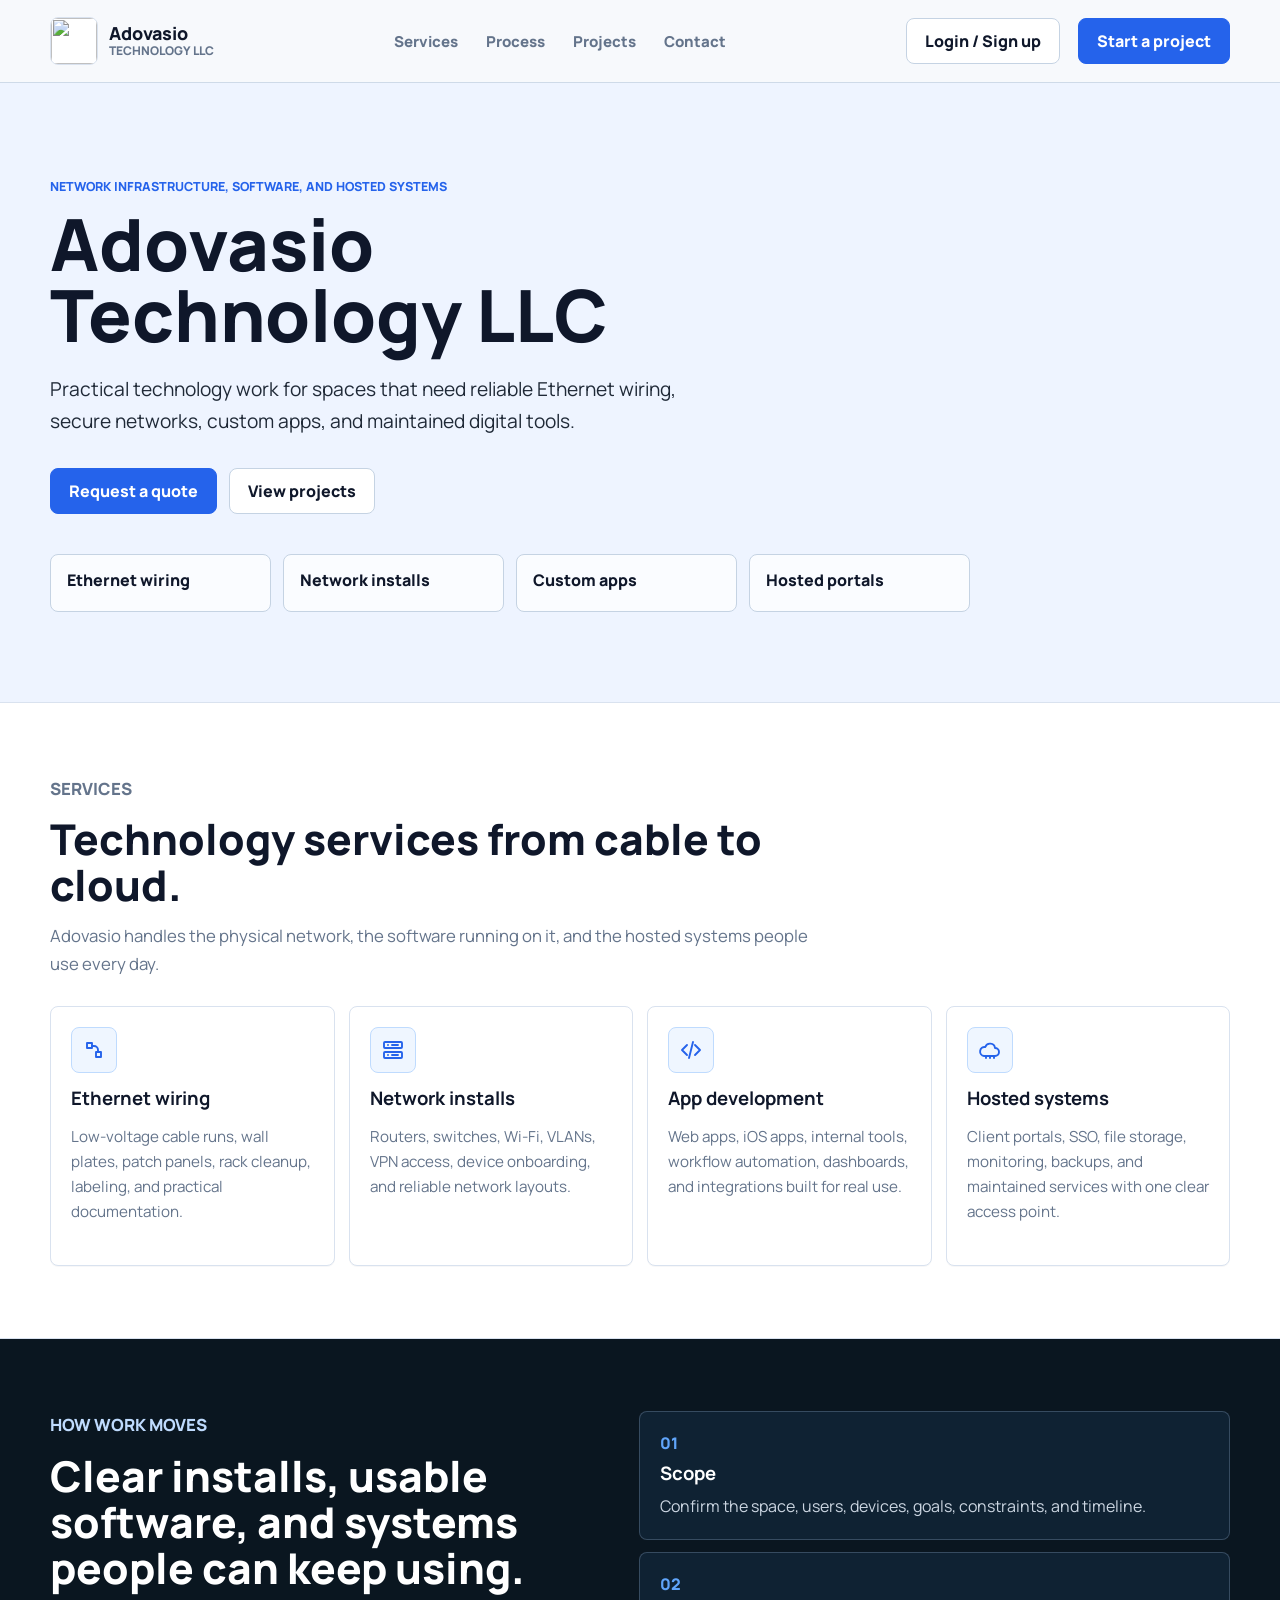
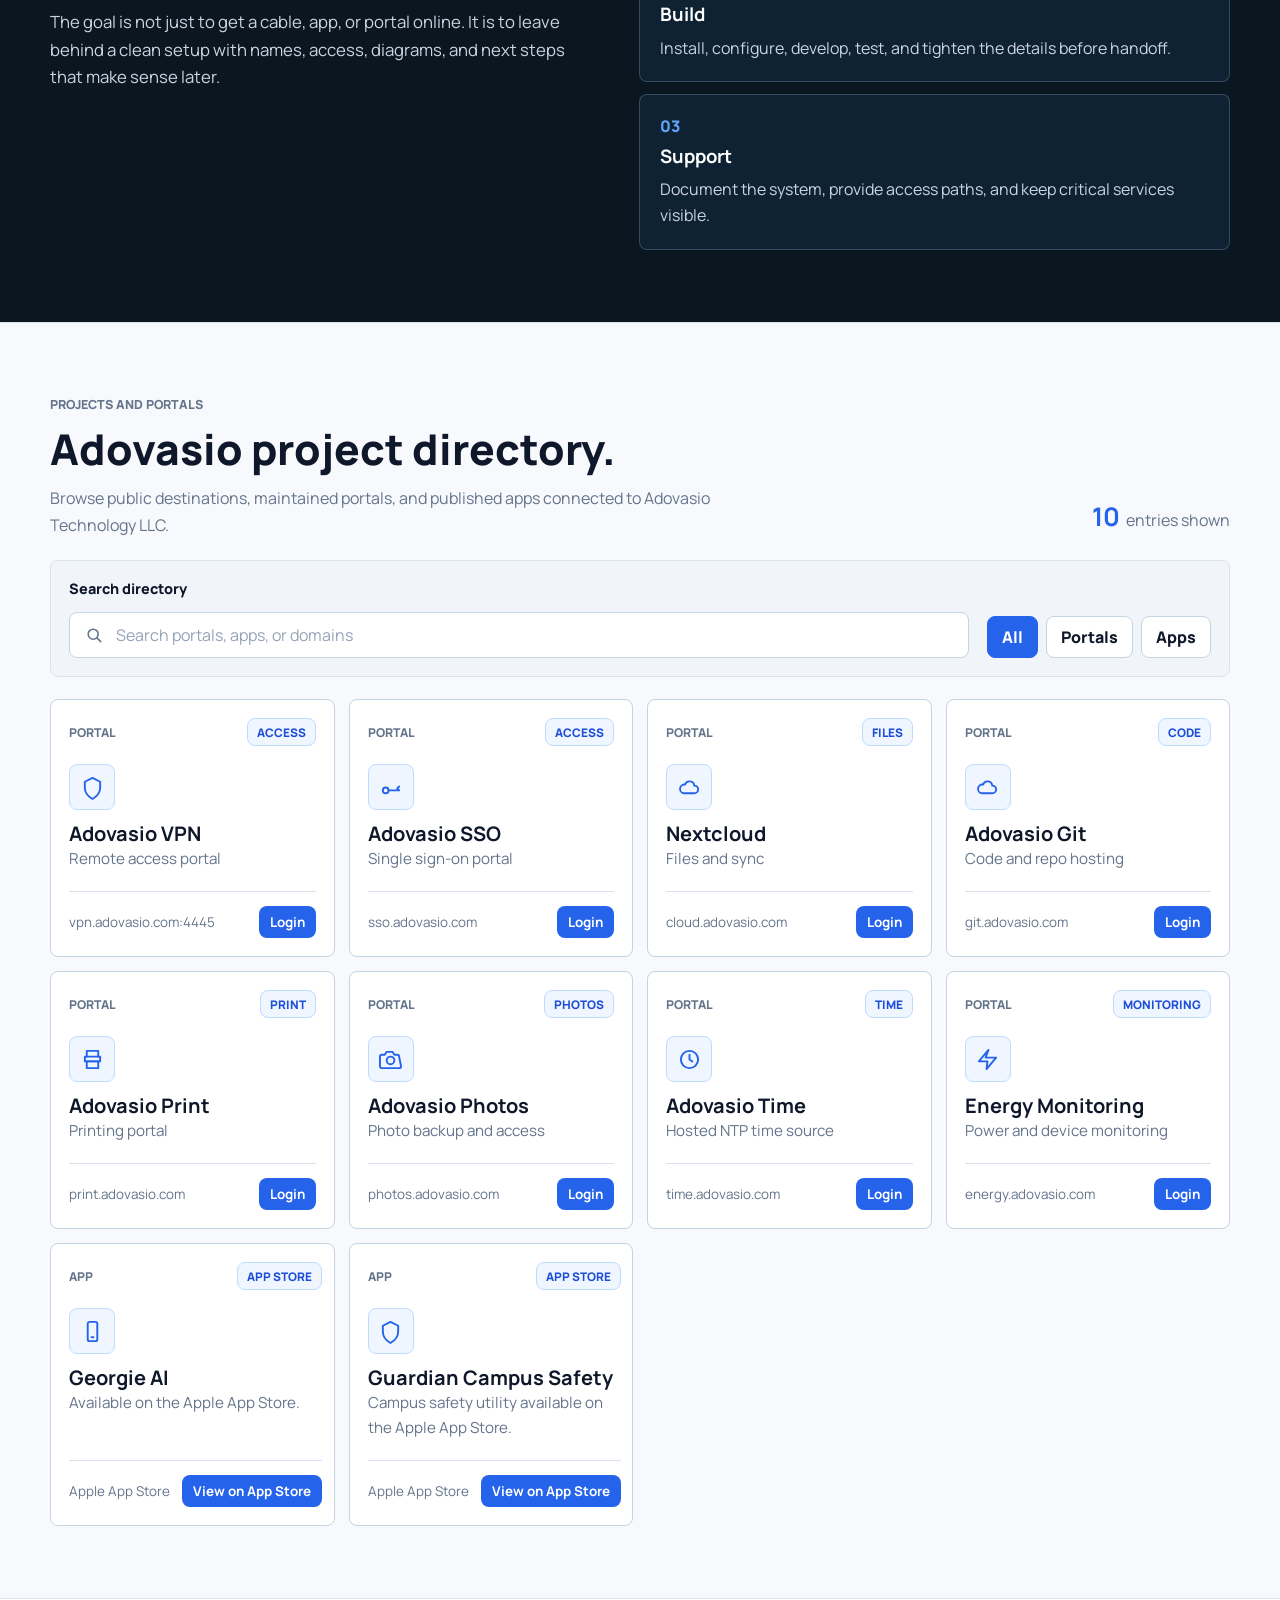
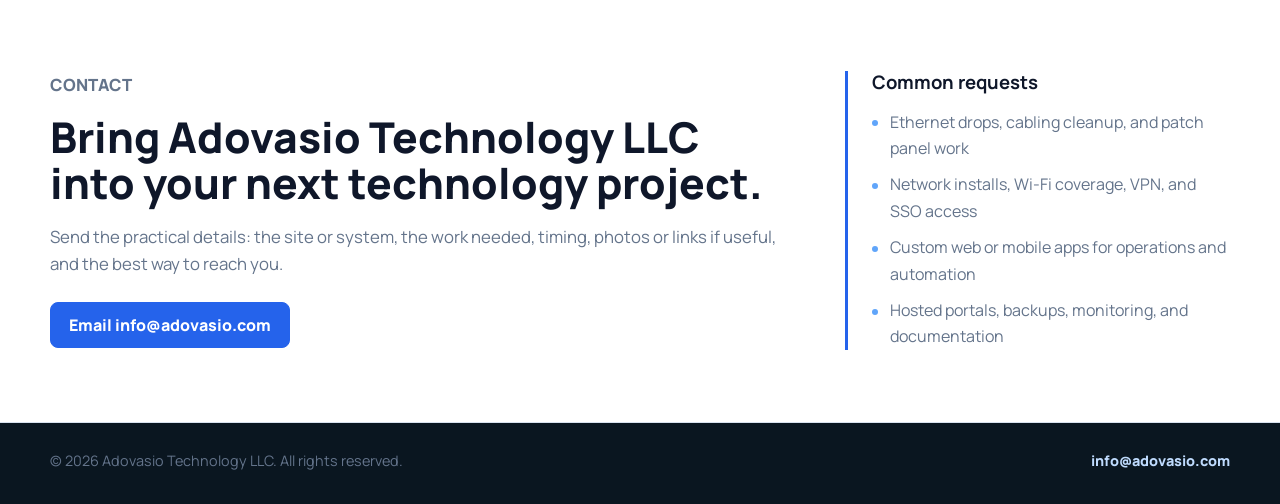
==== commit 0309ad1a: "added login/signup" ====
--- a/index.html
+++ b/index.html
@@ -120,6 +120,9 @@
           <a href="#contact">Contact</a>
         </nav>
 
+        <a class="button button-secondary header-cta" href="https://sso.adovasio.com" target="_blank" rel="noopener noreferrer">
+          Login / Sign up
+        </a>
         <a class="button button-primary header-cta" href="mailto:info@adovasio.com?subject=Project%20Inquiry">
           Start a project
         </a>
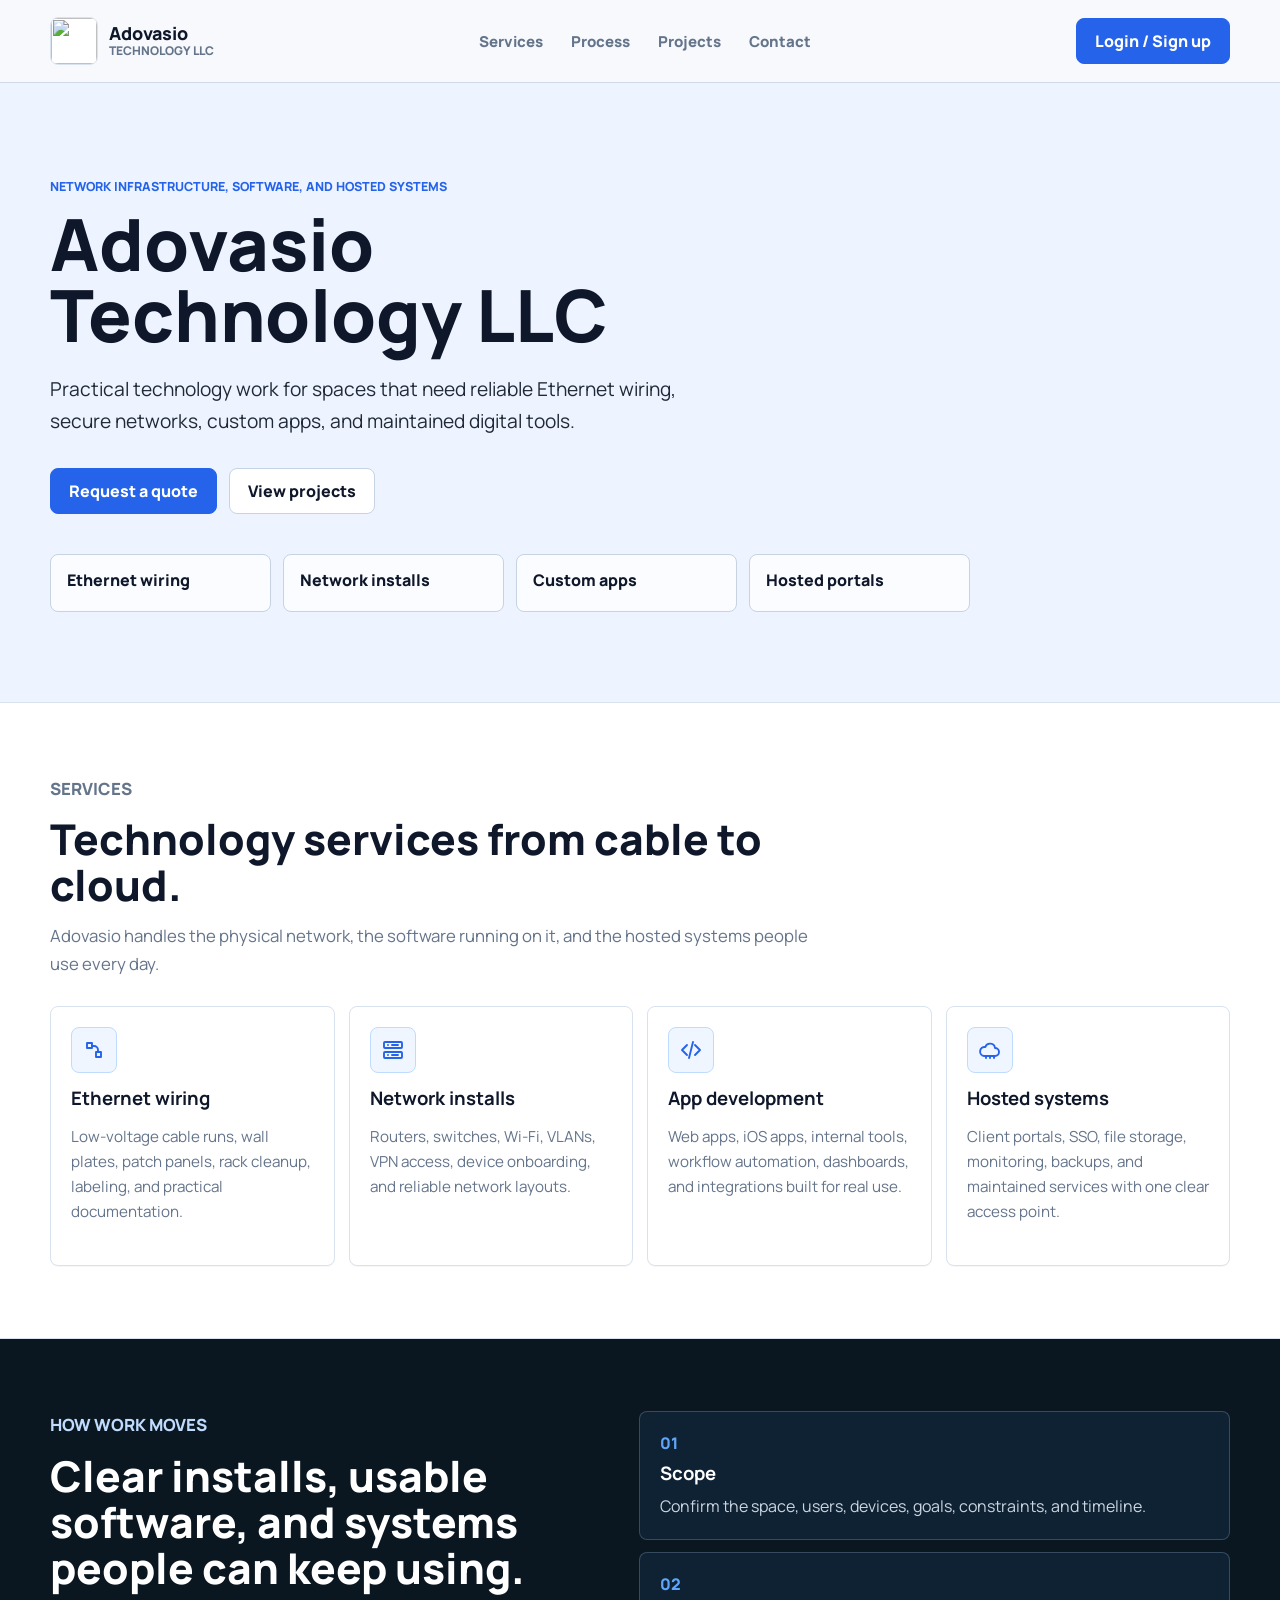
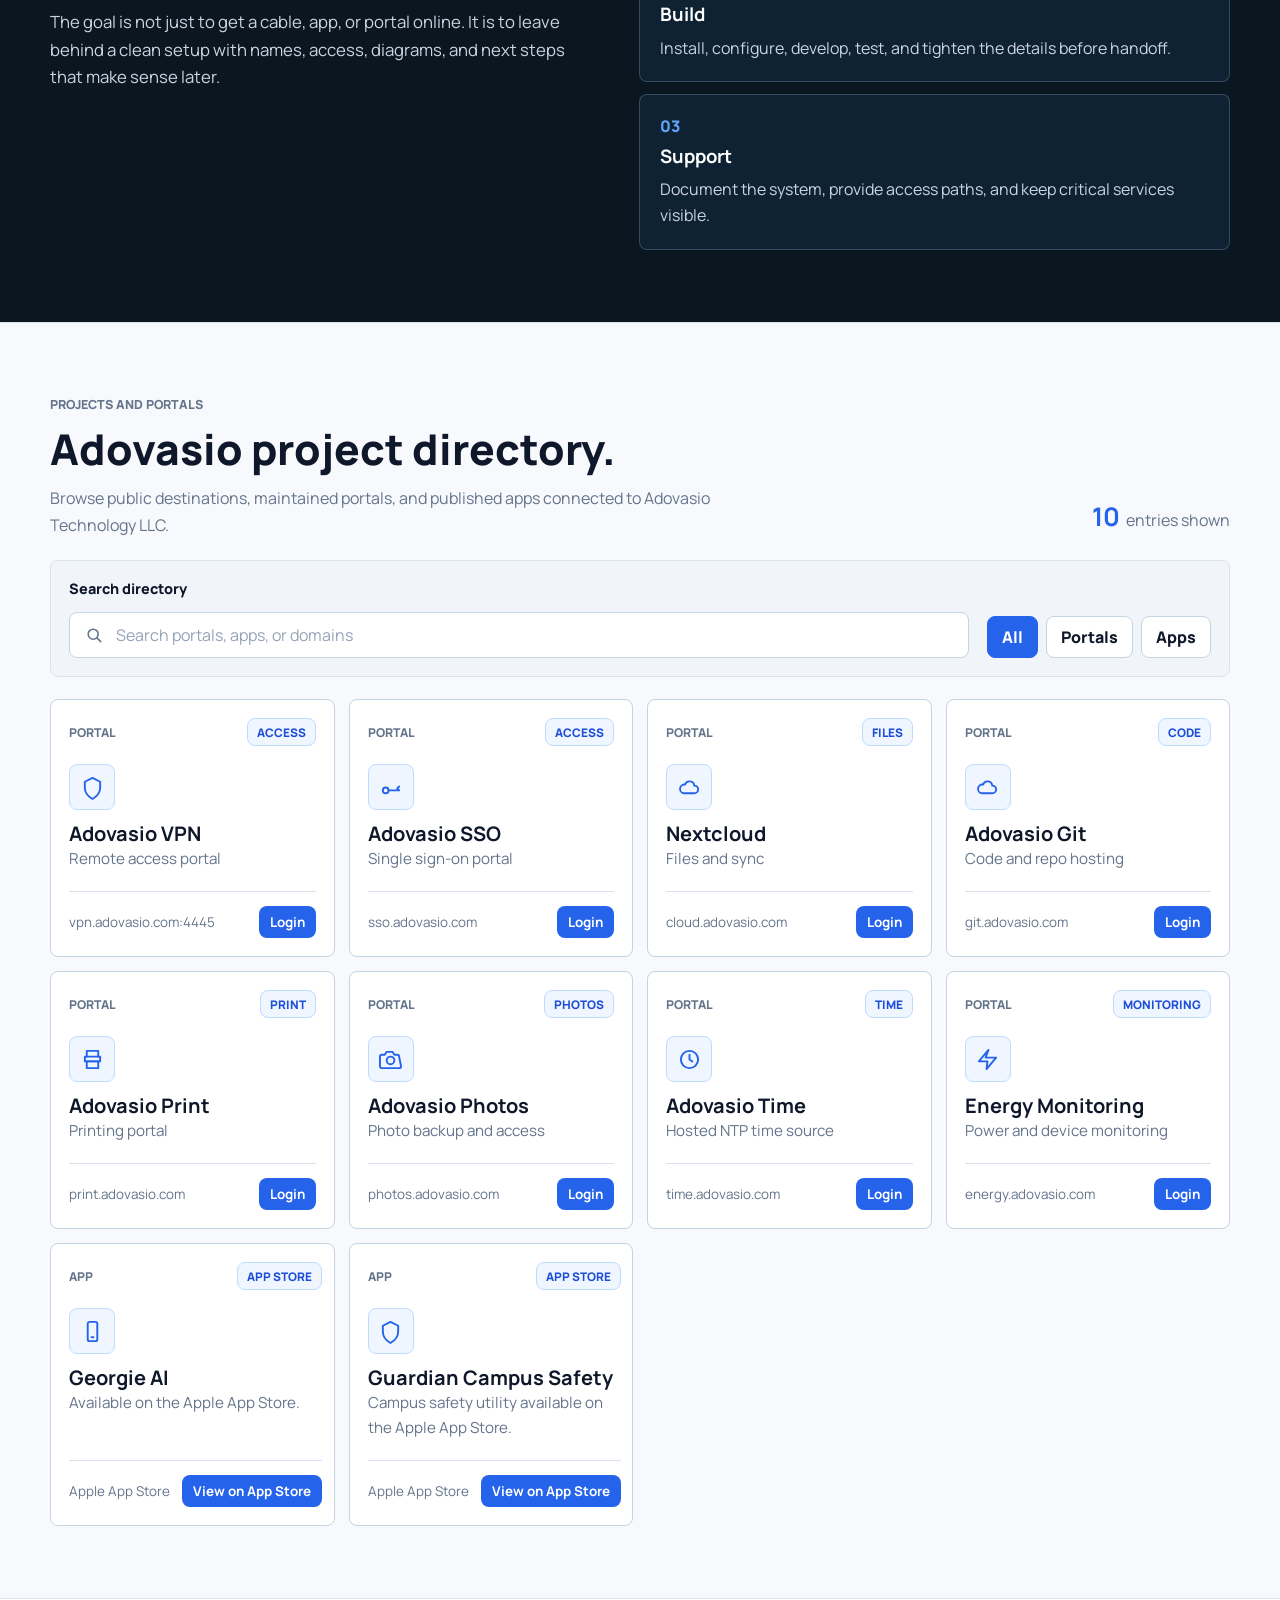
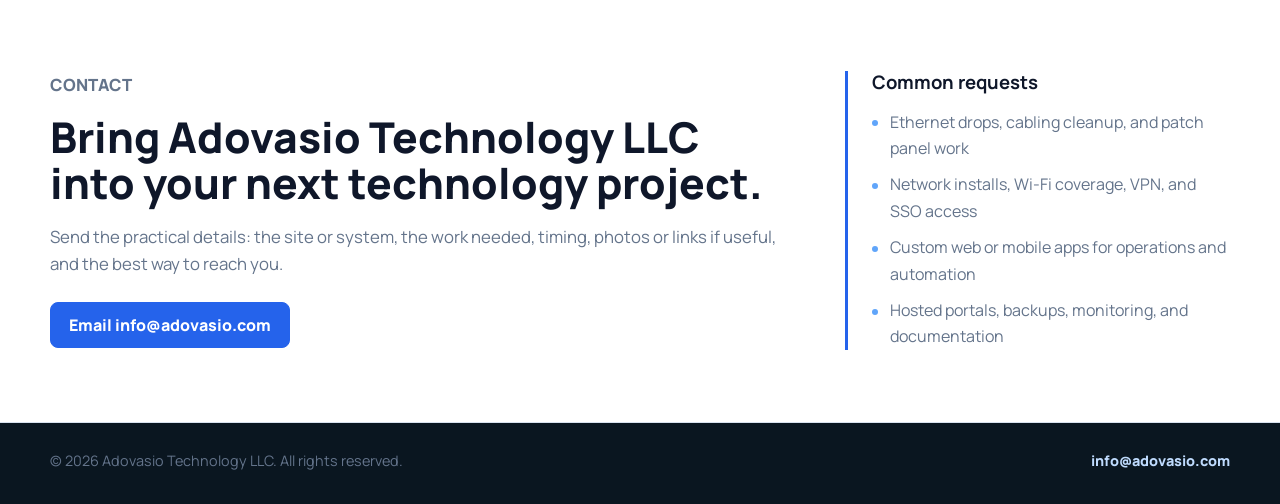
==== commit 22b84fae: "removed email button" ====
--- a/index.html
+++ b/index.html
@@ -120,11 +120,8 @@
           <a href="#contact">Contact</a>
         </nav>
 
-        <a class="button button-secondary header-cta" href="https://sso.adovasio.com" target="_blank" rel="noopener noreferrer">
+        <a class="button button-primary header-cta" href="https://sso.adovasio.com" target="_blank" rel="noopener noreferrer">
           Login / Sign up
-        </a>
-        <a class="button button-primary header-cta" href="mailto:info@adovasio.com?subject=Project%20Inquiry">
-          Start a project
         </a>
       </div>
     </header>
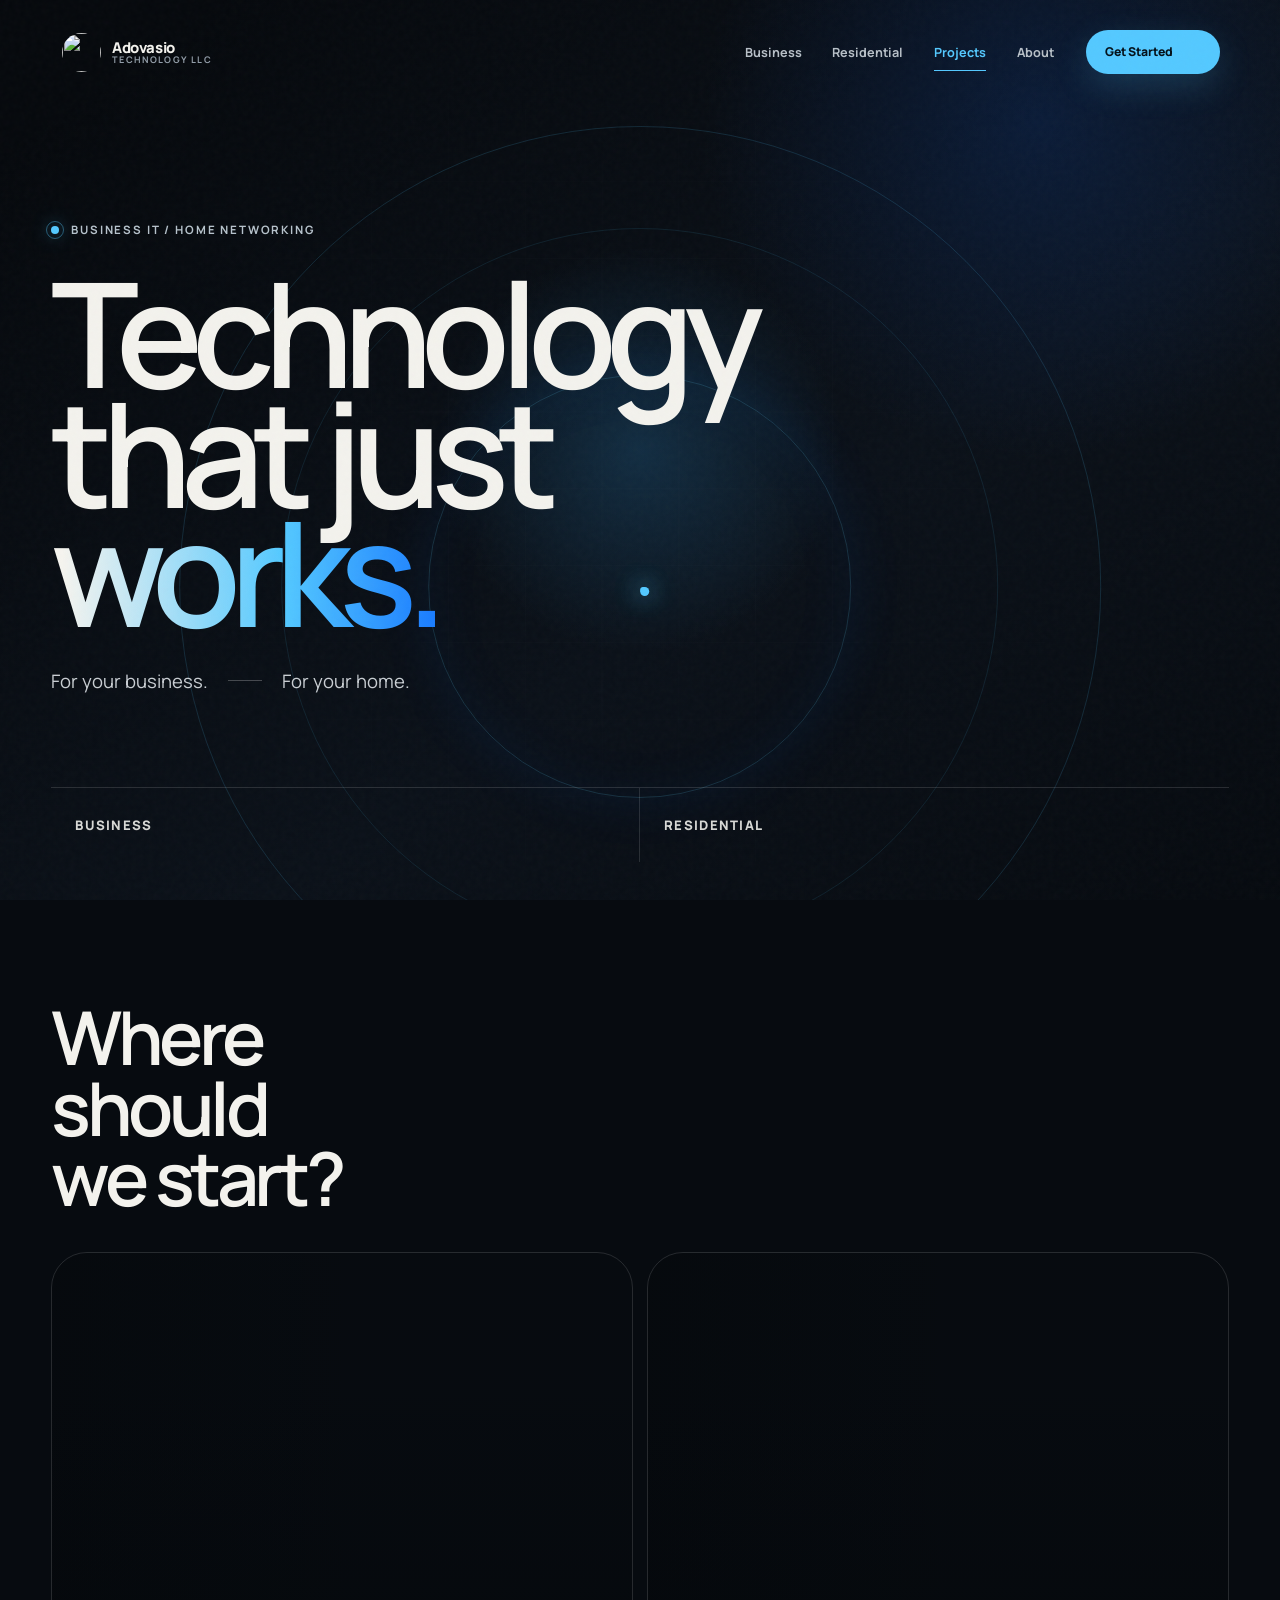
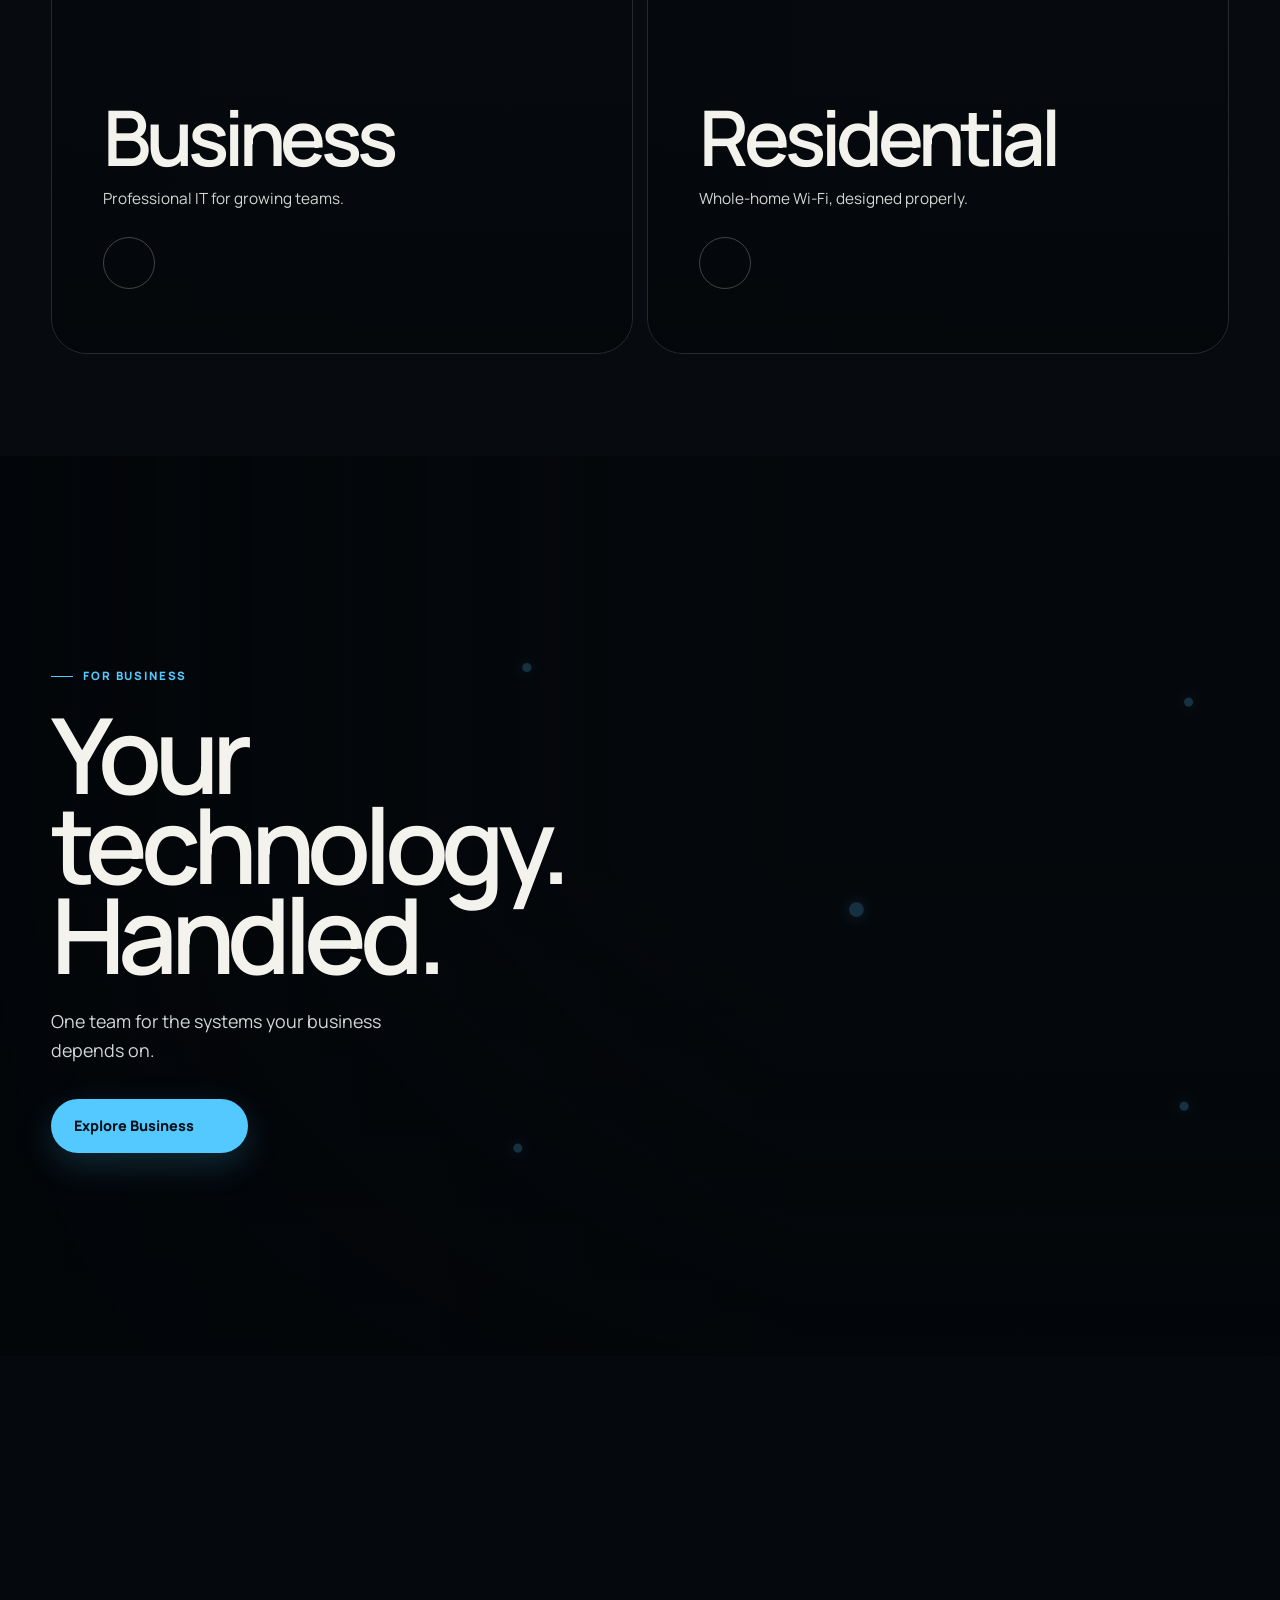
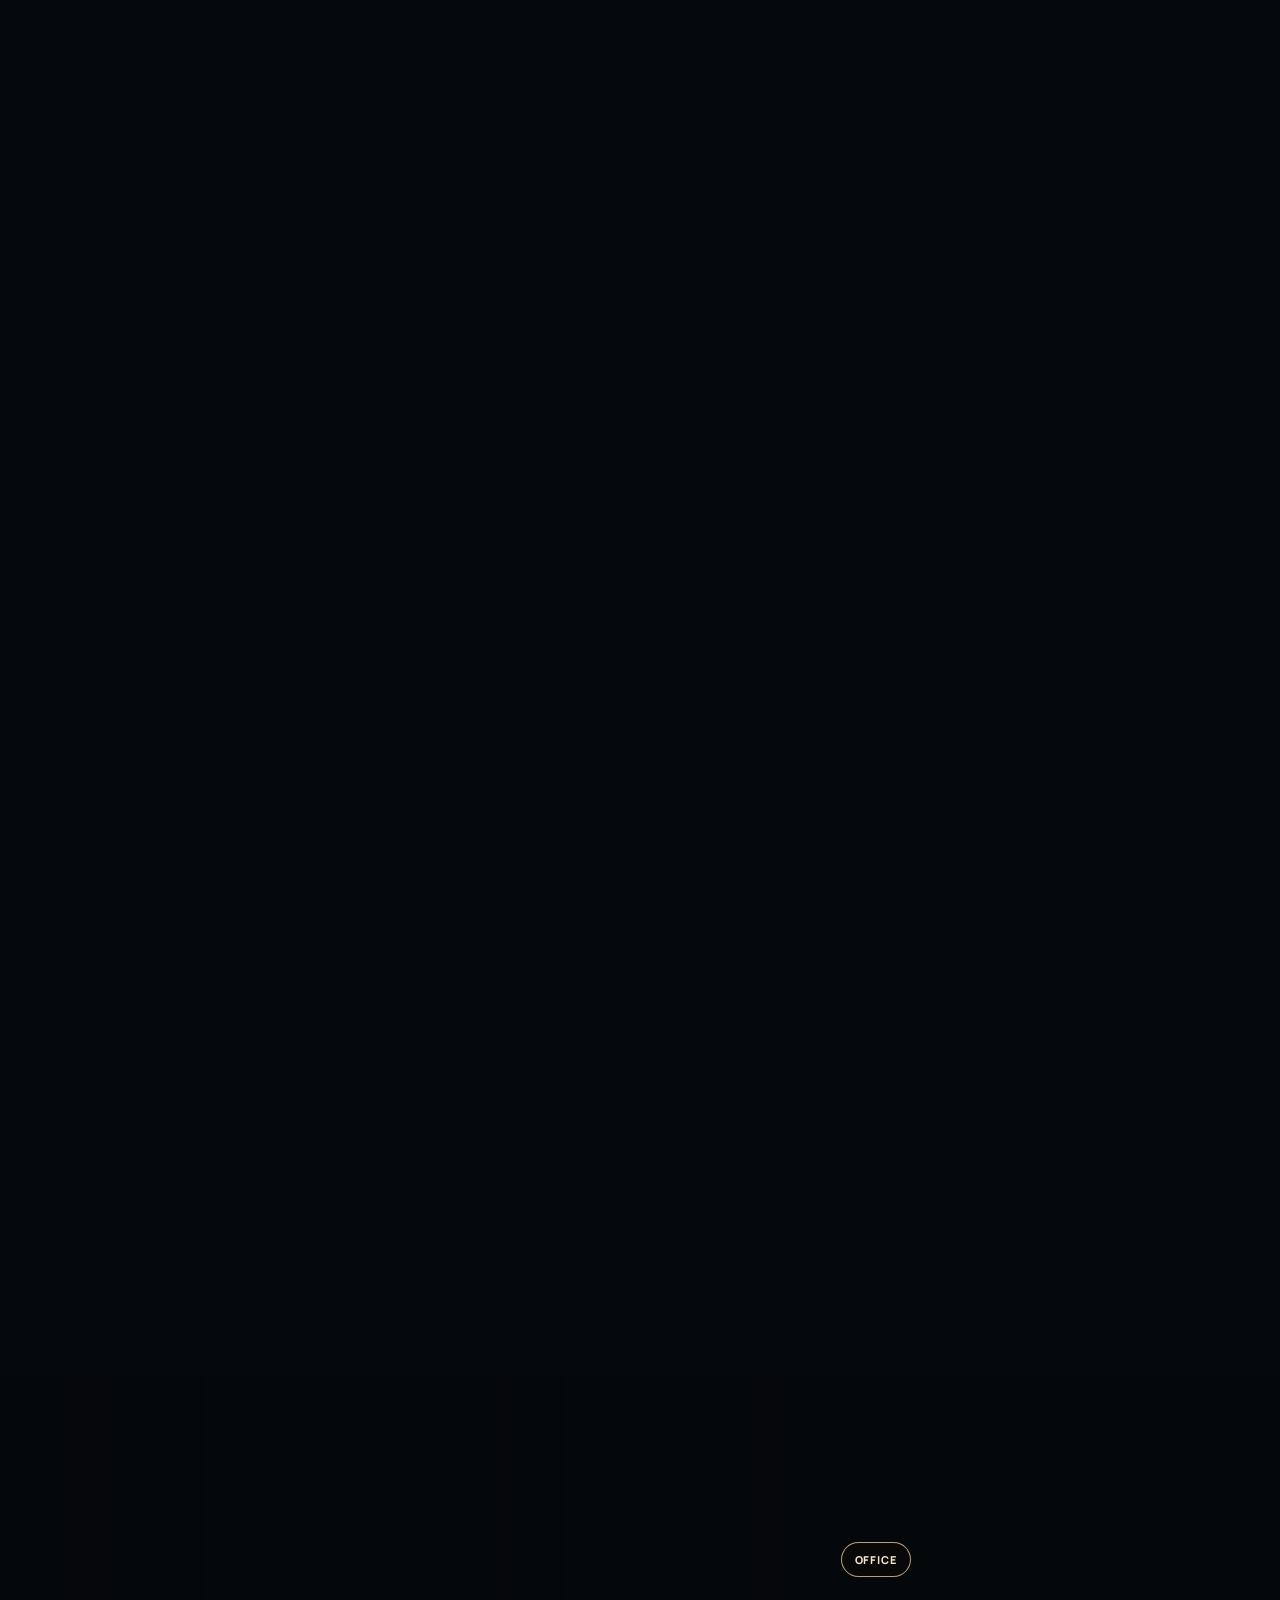
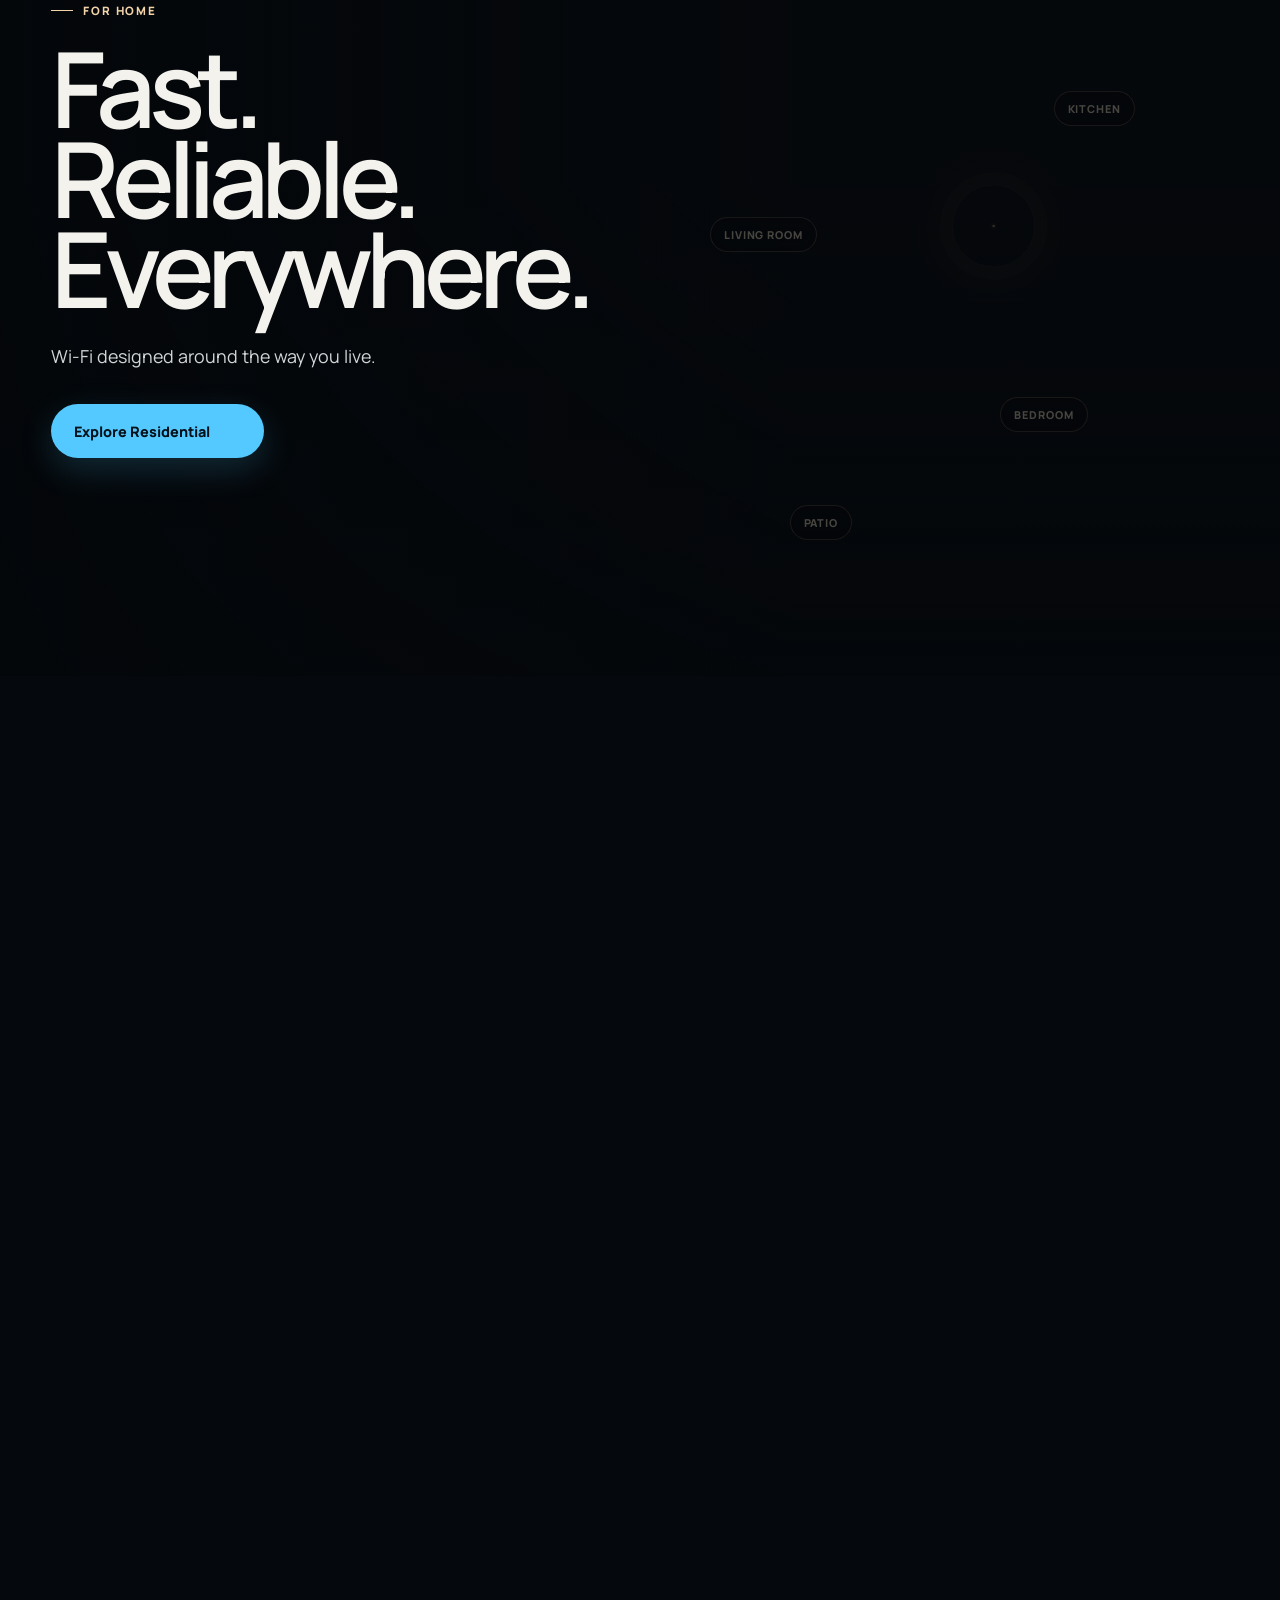
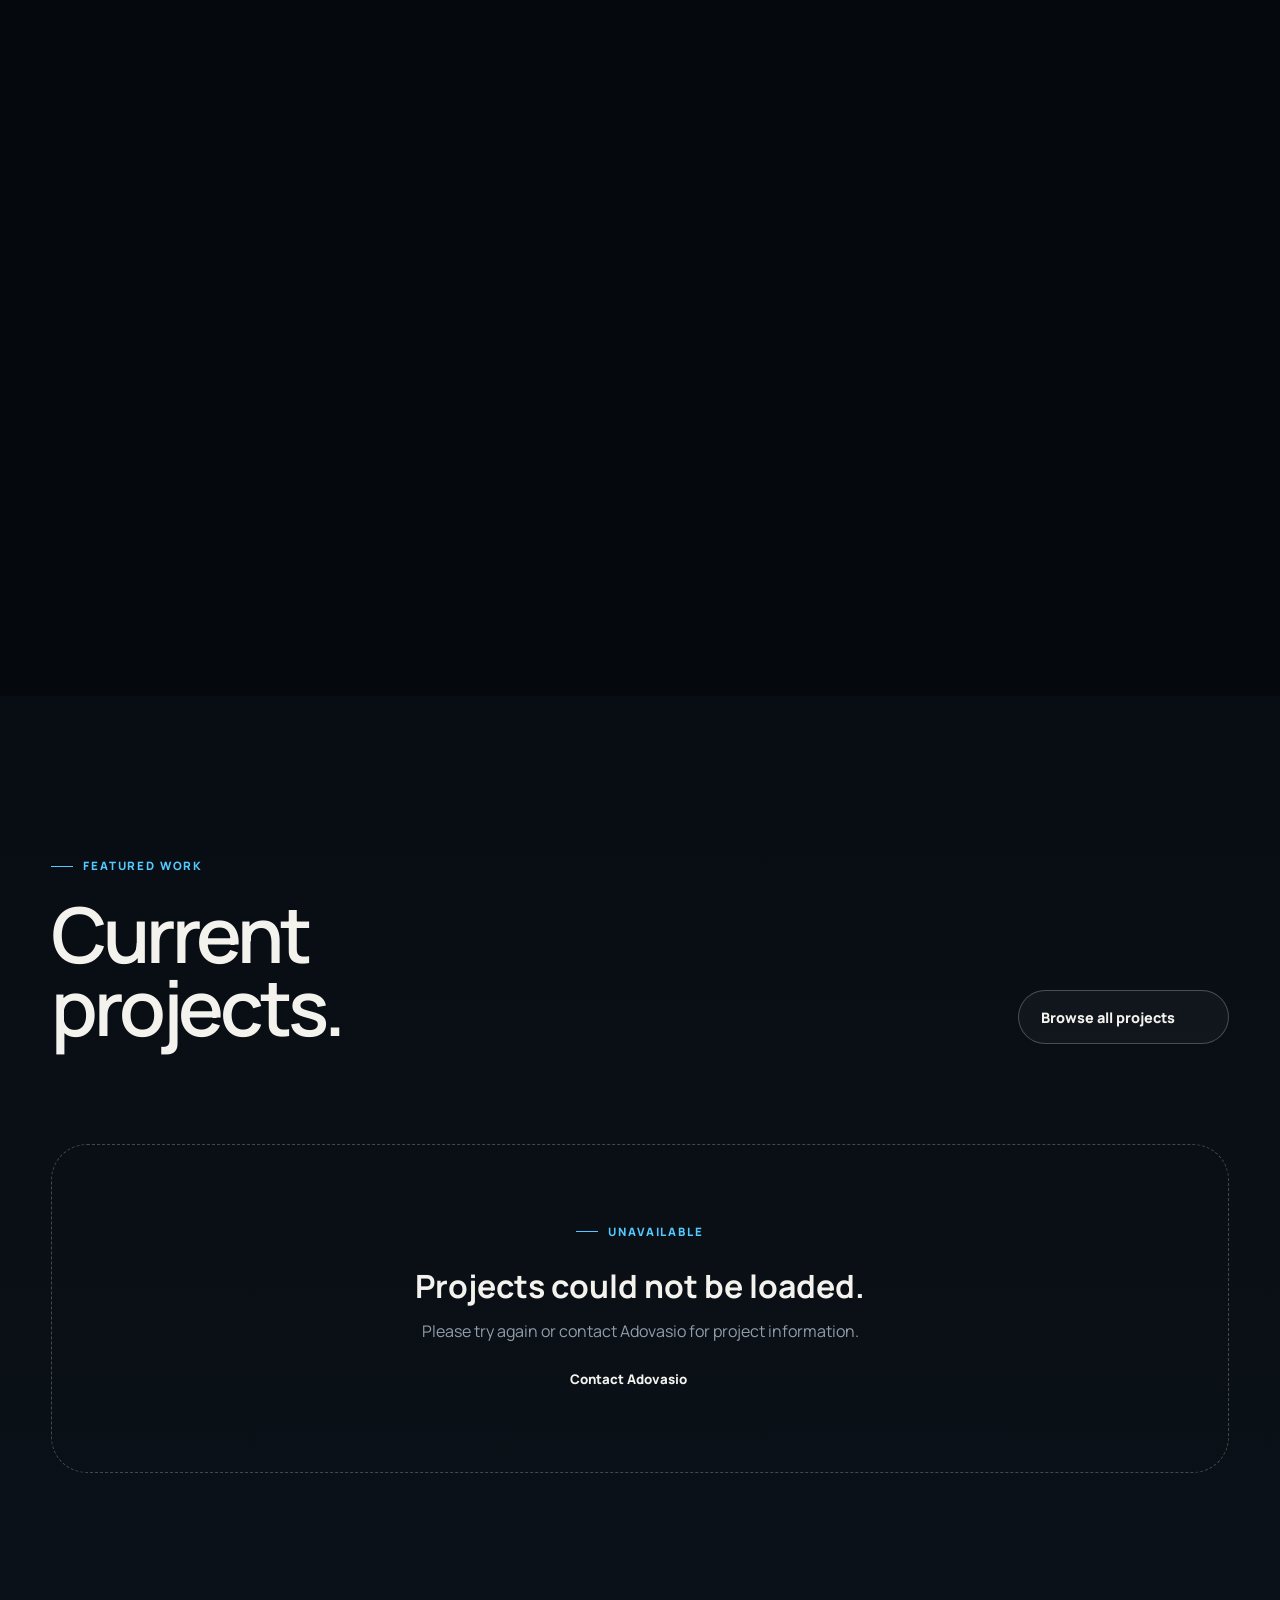
==== commit 6d7e3915: "polishes to site" ====
--- a/index.html
+++ b/index.html
@@ -1,338 +1,335 @@
 <!doctype html>
-<html lang="en">
+<html class="no-js" lang="en">
 <head>
   <meta charset="utf-8" />
-  <title>Adovasio Technology LLC | Ethernet Wiring, Network Installs & App Development</title>
   <meta name="viewport" content="width=device-width, initial-scale=1" />
+  <meta name="referrer" content="strict-origin-when-cross-origin" />
+  <title>Adovasio Technology LLC | Technology That Just Works</title>
   <meta
     name="description"
-    content="Adovasio Technology LLC provides Ethernet wiring, network installations, Wi-Fi, custom app development, hosted portals, and practical technology support."
+    content="Professional technology for small businesses and premium home Wi-Fi and networking. Adovasio makes technology the easy part."
   />
-  <meta
-    name="keywords"
-    content="Adovasio Technology LLC, Ethernet wiring, network installation, Wi-Fi installation, app development, low-voltage cabling, hosted portals"
-  />
-  <meta name="theme-color" content="#f7f9fc" />
+  <meta name="robots" content="index, follow" />
+  <meta name="theme-color" content="#05080c" />
+  <link rel="canonical" href="https://adovasio.com/" />
+
   <meta property="og:type" content="website" />
   <meta property="og:site_name" content="Adovasio Technology LLC" />
-  <meta property="og:title" content="Adovasio Technology LLC" />
+  <meta property="og:title" content="Technology that just works. | Adovasio" />
   <meta
     property="og:description"
-    content="Network infrastructure, Ethernet wiring, app development, and hosted systems from Adovasio Technology LLC."
+    content="Professional technology for your business. Premium networking for your home."
   />
-  <meta property="og:url" content="https://adovasio.com" />
-  <meta property="og:image" content="https://adovasio.com/assets/images/adovasio-primary-logo-transparent.png" />
+  <meta property="og:url" content="https://adovasio.com/" />
+  <meta
+    property="og:image"
+    content="https://adovasio.com/assets/images/business-cinematic-v1.jpg"
+  />
+  <meta property="og:image:width" content="1727" />
+  <meta property="og:image:height" content="911" />
   <meta name="twitter:card" content="summary_large_image" />
-  <link rel="icon" href="/assets/images/adovasio-round-icon.png" type="image/png" />
-  <link rel="apple-touch-icon" href="/assets/images/adovasio-round-icon.png" />
+
+  <link rel="icon" href="/assets/images/favicon-32.png" sizes="32x32" type="image/png" />
+  <link rel="apple-touch-icon" href="/assets/images/apple-touch-icon-180.png" />
   <link rel="preconnect" href="https://fonts.googleapis.com" />
   <link rel="preconnect" href="https://fonts.gstatic.com" crossorigin />
   <link
     href="https://fonts.googleapis.com/css2?family=Manrope:wght@400;500;600;700;800&amp;display=swap"
     rel="stylesheet"
   />
+  <link rel="stylesheet" href="/assets/css/experience.css?v=16" />
+  <!--#include virtual="/_adovasio-shared/footer/head.html" -->
+  <script>document.documentElement.classList.replace("no-js", "js");</script>
+
   <script type="application/ld+json">
-{
-  "@context": "https://schema.org",
-  "@graph": [
-    {
-      "@type": ["Organization", "ProfessionalService"],
-      "name": "Adovasio Technology LLC",
-      "legalName": "Adovasio Technology LLC",
-      "url": "https://adovasio.com",
-      "email": "info@adovasio.com",
-      "logo": "https://adovasio.com/assets/images/adovasio-primary-logo-transparent.png",
-      "description": "Adovasio Technology LLC provides Ethernet wiring, network installations, Wi-Fi, custom app development, hosted portals, and practical technology support.",
-      "knowsAbout": [
-        "Ethernet wiring",
-        "low-voltage cabling",
-        "network installation",
-        "Wi-Fi installation",
-        "custom app development",
-        "hosted portals",
-        "VPN and SSO systems"
-      ],
-      "makesOffer": [
-        {
-          "@type": "Offer",
-          "itemOffered": {
-            "@type": "Service",
-            "name": "Ethernet wiring and low-voltage cabling"
-          }
-        },
-        {
-          "@type": "Offer",
-          "itemOffered": {
-            "@type": "Service",
-            "name": "Network installation and Wi-Fi setup"
-          }
-        },
-        {
-          "@type": "Offer",
-          "itemOffered": {
-            "@type": "Service",
-            "name": "Custom app and web development"
-          }
-        },
-        {
-          "@type": "Offer",
-          "itemOffered": {
-            "@type": "Service",
-            "name": "Hosted portals and managed technology systems"
-          }
-        }
-      ]
-    },
-    {
-      "@type": "WebSite",
-      "name": "Adovasio Technology LLC",
-      "url": "https://adovasio.com"
-    }
-  ]
-}
+  {
+    "@context": "https://schema.org",
+    "@graph": [
+      {
+        "@type": ["Organization", "ProfessionalService"],
+        "name": "Adovasio Technology LLC",
+        "legalName": "Adovasio Technology LLC",
+        "url": "https://adovasio.com/",
+        "email": "info@adovasio.com",
+        "logo": "https://adovasio.com/assets/images/adovasio-primary-logo-transparent.png",
+        "description": "Professional technology services for small businesses and premium home networking.",
+        "sameAs": ["https://www.instagram.com/adovasiotech/"],
+        "knowsAbout": [
+          "Small business IT support",
+          "Wi-Fi and network installation",
+          "Ethernet wiring",
+          "Cybersecurity",
+          "Backup and recovery",
+          "Web and app development"
+        ]
+      },
+      {
+        "@type": "WebSite",
+        "name": "Adovasio Technology LLC",
+        "url": "https://adovasio.com/"
+      }
+    ]
+  }
   </script>
-  <link rel="stylesheet" href="/assets/css/home.css?v=10" />
-  <link rel="stylesheet" href="/assets/css/animations.css?v=6" />
 </head>
-<body>
-  <div class="page-shell">
-    <header class="site-header" id="site-header">
-      <div class="header-inner">
-        <a class="brand-lockup" href="#top" aria-label="Adovasio Technology LLC home">
-          <span class="brand-mark" aria-hidden="true">
+<body class="page-home" data-page="home">
+  <a class="skip-link" href="#main-content">Skip to content</a>
+
+  <header class="site-header" data-site-header>
+    <div class="header-inner">
+      <a class="brand" href="/" aria-label="Adovasio Technology LLC home">
+        <img
+          src="/assets/images/adovasio-mark-96.webp"
+          width="96"
+          height="96"
+          alt=""
+        />
+        <span class="brand-copy">
+          <strong>Adovasio</strong>
+          <span>Technology LLC</span>
+        </span>
+      </a>
+
+      <button
+        class="nav-toggle"
+        type="button"
+        aria-expanded="false"
+        aria-controls="site-menu"
+        aria-label="Open navigation"
+        data-nav-toggle
+      >
+        <span aria-hidden="true"></span>
+      </button>
+
+      <div class="nav-panel" id="site-menu" data-nav-panel>
+        <nav class="site-nav" aria-label="Primary navigation">
+          <a href="/business.html">Business</a>
+          <a href="/residential.html">Residential</a>
+          <a class="nav-projects" href="/portfolio.html">Projects</a>
+          <a href="/about.html">About</a>
+        </nav>
+        <a class="button button-primary header-cta" href="/contact.html">Get Started</a>
+        <div class="mobile-utility">
+          <a class="utility-link" href="https://sso.adovasio.com">Client Login</a>
+          <a class="utility-link" href="mailto:info@adovasio.com">Email</a>
+        </div>
+      </div>
+    </div>
+  </header>
+
+  <main id="main-content">
+    <section class="home-hero" id="top" data-pointer-field aria-labelledby="home-title">
+      <div class="hero-grid" aria-hidden="true"></div>
+      <div class="hero-signal" aria-hidden="true">
+        <span class="signal-dot"></span>
+        <span class="signal-dot"></span>
+      </div>
+
+      <div class="home-hero-inner">
+        <p class="hero-kicker" data-reveal>
+          <span class="status-dot" aria-hidden="true"></span>
+          Business IT / Home networking
+        </p>
+        <h1 id="home-title" data-reveal>
+          <span>Technology</span>
+          <span>that just</span>
+          <span class="accent-word">works.</span>
+        </h1>
+        <p class="hero-support" data-reveal>
+          For your business.
+          <span aria-hidden="true"></span>
+          For your home.
+        </p>
+      </div>
+
+      <div class="hero-path-shortcuts" aria-label="Choose a customer path">
+        <a href="#choose-business">Business</a>
+        <a href="#choose-residential">Residential</a>
+      </div>
+    </section>
+
+    <section class="path-section" id="process" aria-labelledby="path-title">
+      <header class="path-heading" data-reveal>
+        <h2 id="path-title">Where should we start?</h2>
+      </header>
+
+      <div class="path-grid">
+        <a
+          class="path-card path-card-business"
+          id="choose-business"
+          href="/business.html"
+          data-reveal
+        >
+          <picture>
+            <source srcset="/assets/images/business-cinematic-v1.webp" type="image/webp" />
             <img
-              src="/assets/images/adovasio-round-icon.png"
+              src="/assets/images/business-cinematic-v1.jpg"
+              width="1727"
+              height="911"
+              loading="lazy"
+              decoding="async"
               alt=""
-              width="1024"
-              height="1024"
             />
-          </span>
-          <span class="brand-wordmark">
-            <strong>Adovasio</strong>
-            <span>Technology LLC</span>
-          </span>
+          </picture>
+          <div class="path-card-content">
+            <h3>Business</h3>
+            <p>Professional IT for growing teams.</p>
+            <span class="path-arrow" aria-hidden="true"></span>
+          </div>
         </a>
 
-        <nav class="site-nav" aria-label="Primary">
-          <a href="#services">Services</a>
-          <a href="#process">Process</a>
-          <a href="#directory">Projects</a>
-          <a href="#contact">Contact</a>
-        </nav>
-
-        <a class="button button-primary header-cta" href="https://sso.adovasio.com" target="_blank" rel="noopener noreferrer">
-          Login / Sign up
+        <a
+          class="path-card path-card-residential"
+          id="choose-residential"
+          href="/residential.html"
+          data-reveal
+          style="--reveal-delay: 100ms"
+        >
+          <picture>
+            <source srcset="/assets/images/residential-cinematic-v1.webp" type="image/webp" />
+            <img
+              src="/assets/images/residential-cinematic-v1.jpg"
+              width="1774"
+              height="887"
+              loading="lazy"
+              decoding="async"
+              alt=""
+            />
+          </picture>
+          <div class="path-card-content">
+            <h3>Residential</h3>
+            <p>Whole-home Wi-Fi, designed properly.</p>
+            <span class="path-arrow" aria-hidden="true"></span>
+          </div>
         </a>
       </div>
-    </header>
-
-    <main>
-      <section class="hero-section" id="top">
-        <div class="section-inner hero-inner">
-          <div class="hero-copy" data-animate>
-            <p class="eyebrow">Network infrastructure, software, and hosted systems</p>
-            <h1>Adovasio Technology LLC</h1>
-            <p class="hero-lead">
-              Practical technology work for spaces that need reliable Ethernet wiring, secure
-              networks, custom apps, and maintained digital tools.
-            </p>
-            <div class="hero-actions">
-              <a class="button button-primary" href="mailto:info@adovasio.com?subject=Project%20Inquiry">
-                Request a quote
-              </a>
-              <a class="button button-secondary" href="#directory">View projects</a>
-            </div>
-          </div>
-
-          <ul class="hero-services" aria-label="Core Adovasio services" data-animate>
-            <li>Ethernet wiring</li>
-            <li>Network installs</li>
-            <li>Custom apps</li>
-            <li>Hosted portals</li>
-          </ul>
+    </section>
+
+    <section
+      class="preview-story business-preview"
+      id="services"
+      aria-labelledby="business-preview-title"
+      data-scroll-progress
+    >
+      <div class="story-pin">
+        <picture class="story-media">
+          <source srcset="/assets/images/business-cinematic-v1.webp" type="image/webp" />
+          <img
+            src="/assets/images/business-cinematic-v1.jpg"
+            width="1727"
+            height="911"
+            loading="lazy"
+            decoding="async"
+            alt=""
+          />
+        </picture>
+
+        <div class="story-content">
+          <div class="story-copy">
+            <p class="eyebrow">For business</p>
+            <h2 id="business-preview-title">Your technology. Handled.</h2>
+            <p>One team for the systems your business depends on.</p>
+            <a class="button button-primary" href="/business.html">Explore Business</a>
+          </div>
+
+          <svg
+            class="signal-network"
+            viewBox="0 0 900 700"
+            pathLength="1"
+            aria-hidden="true"
+          >
+            <path pathLength="1" d="M90 88C286 88 280 330 450 350S630 126 817 126"></path>
+            <path pathLength="1" d="M80 616c190 0 214-246 374-258s190 212 358 212"></path>
+            <path pathLength="1" d="M452 61v578"></path>
+            <circle cx="90" cy="88" r="5"></circle>
+            <circle cx="817" cy="126" r="5"></circle>
+            <circle cx="80" cy="616" r="5"></circle>
+            <circle cx="812" cy="570" r="5"></circle>
+            <circle cx="452" cy="354" r="8"></circle>
+          </svg>
+
+          <div class="story-chips" aria-hidden="true">
+            <span class="story-chip">Internet</span>
+            <span class="story-chip">Wi-Fi</span>
+            <span class="story-chip">Computers</span>
+            <span class="story-chip">Email</span>
+            <span class="story-chip">Backup</span>
+          </div>
         </div>
-      </section>
-
-      <section class="section services-section" id="services">
-        <div class="section-inner">
-          <div class="section-heading" data-animate>
-            <p class="eyebrow">Services</p>
-            <h2>Technology services from cable to cloud.</h2>
-            <p>
-              Adovasio handles the physical network, the software running on it, and the hosted
-              systems people use every day.
-            </p>
-          </div>
-
-          <div class="service-grid">
-            <article class="service-card" data-animate>
-              <span class="service-icon" aria-hidden="true">
-                <svg viewBox="0 0 24 24">
-                  <path d="M5 5h5v5H5z"></path>
-                  <path d="M14 14h5v5h-5z"></path>
-                  <path d="M10 8h2a4 4 0 0 1 4 4v2"></path>
-                </svg>
-              </span>
-              <h3>Ethernet wiring</h3>
-              <p>Low-voltage cable runs, wall plates, patch panels, rack cleanup, labeling, and practical documentation.</p>
-            </article>
-
-            <article class="service-card" data-animate>
-              <span class="service-icon" aria-hidden="true">
-                <svg viewBox="0 0 24 24">
-                  <rect x="3" y="4" width="18" height="6" rx="1"></rect>
-                  <rect x="3" y="14" width="18" height="6" rx="1"></rect>
-                  <path d="M7 7h.01M7 17h.01M11 7h6M11 17h6"></path>
-                </svg>
-              </span>
-              <h3>Network installs</h3>
-              <p>Routers, switches, Wi-Fi, VLANs, VPN access, device onboarding, and reliable network layouts.</p>
-            </article>
-
-            <article class="service-card" data-animate>
-              <span class="service-icon" aria-hidden="true">
-                <svg viewBox="0 0 24 24">
-                  <path d="M8 17 3 12l5-5"></path>
-                  <path d="m16 7 5 5-5 5"></path>
-                  <path d="m14 4-4 16"></path>
-                </svg>
-              </span>
-              <h3>App development</h3>
-              <p>Web apps, iOS apps, internal tools, workflow automation, dashboards, and integrations built for real use.</p>
-            </article>
-
-            <article class="service-card" data-animate>
-              <span class="service-icon" aria-hidden="true">
-                <svg viewBox="0 0 24 24">
-                  <path d="M6 18h11a4 4 0 0 0 0-8 5 5 0 0 0-9.7-1A4 4 0 0 0 6 18z"></path>
-                  <path d="M8 18v2M12 18v2M16 18v2"></path>
-                </svg>
-              </span>
-              <h3>Hosted systems</h3>
-              <p>Client portals, SSO, file storage, monitoring, backups, and maintained services with one clear access point.</p>
-            </article>
+      </div>
+    </section>
+
+    <section
+      class="preview-story residential-preview"
+      aria-labelledby="residential-preview-title"
+      data-scroll-progress
+    >
+      <div class="story-pin">
+        <picture class="story-media">
+          <source srcset="/assets/images/residential-cinematic-v1.webp" type="image/webp" />
+          <img
+            src="/assets/images/residential-cinematic-v1.jpg"
+            width="1774"
+            height="887"
+            loading="lazy"
+            decoding="async"
+            alt=""
+          />
+        </picture>
+
+        <div class="story-content">
+          <div class="story-copy">
+            <p class="eyebrow eyebrow-warm">For home</p>
+            <h2 id="residential-preview-title">Fast. Reliable. Everywhere.</h2>
+            <p>Wi-Fi designed around the way you live.</p>
+            <a class="button button-primary" href="/residential.html">Explore Residential</a>
+          </div>
+
+          <div class="coverage-rings" aria-hidden="true"></div>
+          <div class="coverage-labels" aria-hidden="true">
+            <span class="coverage-label" data-scene-step>Office</span>
+            <span class="coverage-label" data-scene-step>Kitchen</span>
+            <span class="coverage-label" data-scene-step>Living room</span>
+            <span class="coverage-label" data-scene-step>Bedroom</span>
+            <span class="coverage-label" data-scene-step>Patio</span>
           </div>
         </div>
-      </section>
-
-      <section class="section process-section" id="process">
-        <div class="section-inner process-layout">
-          <div class="process-copy" data-animate>
-            <p class="eyebrow">How work moves</p>
-            <h2>Clear installs, usable software, and systems people can keep using.</h2>
-            <p>
-              The goal is not just to get a cable, app, or portal online. It is to leave behind a
-              clean setup with names, access, diagrams, and next steps that make sense later.
-            </p>
-          </div>
-
-          <div class="process-steps" aria-label="Adovasio project process">
-            <article class="process-step" data-animate>
-              <span>01</span>
-              <h3>Scope</h3>
-              <p>Confirm the space, users, devices, goals, constraints, and timeline.</p>
-            </article>
-            <article class="process-step" data-animate>
-              <span>02</span>
-              <h3>Build</h3>
-              <p>Install, configure, develop, test, and tighten the details before handoff.</p>
-            </article>
-            <article class="process-step" data-animate>
-              <span>03</span>
-              <h3>Support</h3>
-              <p>Document the system, provide access paths, and keep critical services visible.</p>
-            </article>
-          </div>
+      </div>
+    </section>
+
+    <section class="work-preview section-space" id="directory" aria-labelledby="work-preview-title">
+      <div class="wrap">
+        <header class="work-heading" data-reveal>
+          <div>
+            <p class="eyebrow">Featured work</p>
+            <h2 class="section-title" id="work-preview-title">Current projects.</h2>
+          </div>
+          <a class="button button-ghost" href="/portfolio.html">Browse all projects</a>
+        </header>
+
+        <div
+          class="project-reel"
+          data-projects-surface="home"
+          data-project-limit="3"
+          aria-live="polite"
+          aria-busy="true"
+        >
+          <p class="project-loading">Loading current projects…</p>
         </div>
-      </section>
-
-      <section class="section directory-shell" id="directory">
-        <div class="section-inner directory-inner">
-          <div class="directory-heading" data-animate>
-            <div>
-              <p class="eyebrow">Projects and portals</p>
-              <h2>Adovasio project directory.</h2>
-              <p>
-                Browse public destinations, maintained portals, and published apps connected to
-                Adovasio Technology LLC.
-              </p>
-            </div>
-            <p class="directory-count">
-              <strong data-results-count>0</strong>
-              <span>entries shown</span>
-            </p>
-          </div>
-
-          <div class="directory-toolbar" data-animate>
-            <label class="search-label" for="directory-search">Search directory</label>
-            <div class="search-shell">
-              <svg aria-hidden="true" viewBox="0 0 24 24">
-                <circle cx="11" cy="11" r="6"></circle>
-                <path d="M20 20l-4.2-4.2"></path>
-              </svg>
-              <input
-                id="directory-search"
-                type="search"
-                placeholder="Search portals, apps, or domains"
-                autocomplete="off"
-              />
-            </div>
-
-            <div class="filter-group" id="directory-tags" aria-label="Directory tags">
-              <button class="filter-pill is-active" type="button" data-directory-filter="all" aria-pressed="true">
-                All
-              </button>
-            </div>
-          </div>
-
-          <div class="directory-list">
-            <div class="card-grid card-grid-primary" id="grid-directory"></div>
-
-            <article class="empty-state" id="directory-empty" hidden data-animate>
-              <p class="panel-label">No Matches</p>
-              <h2>No directory entries matched that search.</h2>
-              <p>Try another keyword or choose a different filter.</p>
-            </article>
-          </div>
-        </div>
-      </section>
-
-      <section class="section contact-section" id="contact">
-        <div class="section-inner contact-layout">
-          <div class="contact-copy" data-animate>
-            <p class="eyebrow">Contact</p>
-            <h2>Bring Adovasio Technology LLC into your next technology project.</h2>
-            <p>
-              Send the practical details: the site or system, the work needed, timing, photos or
-              links if useful, and the best way to reach you.
-            </p>
-            <a class="button button-primary" href="mailto:info@adovasio.com?subject=Project%20Inquiry">
-              Email info@adovasio.com
-            </a>
-          </div>
-
-          <div class="contact-details" data-animate>
-            <h3>Common requests</h3>
-            <ul>
-              <li>Ethernet drops, cabling cleanup, and patch panel work</li>
-              <li>Network installs, Wi-Fi coverage, VPN, and SSO access</li>
-              <li>Custom web or mobile apps for operations and automation</li>
-              <li>Hosted portals, backups, monitoring, and documentation</li>
-            </ul>
-          </div>
-        </div>
-      </section>
-    </main>
-
-    <footer class="site-footer">
-      <div class="section-inner footer-inner">
-        <span>&copy; 2026 Adovasio Technology LLC. All rights reserved.</span>
-        <span><a href="mailto:info@adovasio.com">info@adovasio.com</a></span>
-      </div>
-    </footer>
-  </div>
-
-  <script defer src="/assets/js/app.js?v=15"></script>
-  <script defer src="/assets/js/animations.js?v=8"></script>
+
+        <noscript>
+          <p class="project-noscript">
+            <a class="arrow-link" href="/portfolio.html">Browse the complete project directory</a>
+          </p>
+        </noscript>
+      </div>
+    </section>
+
+  </main>
+
+  <!--#include virtual="/_adovasio-shared/footer/footer.html" -->
+
+  <script defer src="/assets/js/site.js?v=2"></script>
+  <script defer src="/assets/js/projects.js?v=14"></script>
 </body>
 </html>
--- a/assets/css/experience.css
+++ b/assets/css/experience.css
@@ -0,0 +1,5201 @@
+:root {
+  color-scheme: dark;
+  --ink-950: #05080c;
+  --ink-900: #080d13;
+  --ink-850: #0b121a;
+  --ink-800: #101a24;
+  --ink-700: #182634;
+  --paper: #f3f2ed;
+  --paper-soft: #d8d9d6;
+  --muted: #929da8;
+  --line: rgba(255, 255, 255, 0.13);
+  --line-strong: rgba(255, 255, 255, 0.24);
+  --blue: #1677ff;
+  --blue-deep: #0758cf;
+  --cyan: #54c9ff;
+  --cyan-soft: #a7e6ff;
+  --warm: #e7ad65;
+  --warm-soft: #f2d3aa;
+  --ease: cubic-bezier(0.22, 1, 0.36, 1);
+  --wrap: 1340px;
+  --gutter: clamp(20px, 4vw, 64px);
+  --radius-sm: 14px;
+  --radius-md: 24px;
+  --radius-lg: 36px;
+  --page-progress: 0;
+  --pointer-x: 50%;
+  --pointer-y: 50%;
+}
+
+*,
+*::before,
+*::after {
+  box-sizing: border-box;
+}
+
+html {
+  min-width: 320px;
+  background: var(--ink-950);
+  scroll-behavior: smooth;
+  text-rendering: optimizeLegibility;
+}
+
+body {
+  margin: 0;
+  min-width: 320px;
+  min-height: 100vh;
+  overflow-x: hidden;
+  color: var(--paper);
+  font-family: "Manrope", "Segoe UI", sans-serif;
+  background:
+    radial-gradient(circle at 10% -10%, rgba(19, 105, 214, 0.12), transparent 28rem),
+    var(--ink-950);
+  -webkit-font-smoothing: antialiased;
+}
+
+body::before {
+  position: fixed;
+  z-index: 100;
+  inset: 0;
+  pointer-events: none;
+  content: "";
+  opacity: 0.032;
+  background-image: url("data:image/svg+xml,%3Csvg viewBox='0 0 180 180' xmlns='http://www.w3.org/2000/svg'%3E%3Cfilter id='n'%3E%3CfeTurbulence type='fractalNoise' baseFrequency='.9' numOctaves='3' stitchTiles='stitch'/%3E%3C/filter%3E%3Crect width='100%25' height='100%25' filter='url(%23n)' opacity='.8'/%3E%3C/svg%3E");
+}
+
+body.nav-open {
+  overflow: hidden;
+}
+
+::selection {
+  color: #00111c;
+  background: var(--cyan);
+}
+
+a {
+  color: inherit;
+}
+
+img,
+picture,
+svg {
+  display: block;
+  max-width: 100%;
+}
+
+button,
+input,
+textarea,
+select {
+  color: inherit;
+  font: inherit;
+}
+
+button {
+  border: 0;
+}
+
+p,
+h1,
+h2,
+h3,
+h4 {
+  margin-top: 0;
+}
+
+p {
+  text-wrap: pretty;
+}
+
+h1,
+h2,
+h3 {
+  text-wrap: balance;
+}
+
+[hidden] {
+  display: none !important;
+}
+
+:focus-visible {
+  outline: 3px solid var(--cyan);
+  outline-offset: 4px;
+}
+
+.skip-link {
+  position: fixed;
+  z-index: 1000;
+  top: 12px;
+  left: 12px;
+  padding: 12px 16px;
+  color: var(--ink-950);
+  background: var(--paper);
+  border-radius: 10px;
+  font-size: 0.88rem;
+  font-weight: 800;
+  transform: translateY(-180%);
+  transition: transform 180ms var(--ease);
+}
+
+.skip-link:focus {
+  transform: none;
+}
+
+.wrap {
+  width: min(var(--wrap), calc(100% - (2 * var(--gutter))));
+  margin-inline: auto;
+}
+
+.section-shell,
+.section-inner {
+  width: min(var(--wrap), calc(100% - (2 * var(--gutter))));
+  margin-inline: auto;
+}
+
+.sr-only {
+  position: absolute !important;
+  width: 1px !important;
+  height: 1px !important;
+  padding: 0 !important;
+  margin: -1px !important;
+  overflow: hidden !important;
+  clip: rect(0, 0, 0, 0) !important;
+  white-space: nowrap !important;
+  border: 0 !important;
+}
+
+.section-space {
+  padding-block: clamp(96px, 12vw, 190px);
+}
+
+.section-rule {
+  border-top: 1px solid var(--line);
+}
+
+.eyebrow {
+  display: inline-flex;
+  align-items: center;
+  gap: 10px;
+  margin-bottom: 24px;
+  color: var(--cyan);
+  font-size: 0.72rem;
+  font-weight: 800;
+  letter-spacing: 0.16em;
+  line-height: 1.4;
+  text-transform: uppercase;
+}
+
+.eyebrow::before {
+  width: 22px;
+  height: 1px;
+  flex: 0 0 auto;
+  content: "";
+  background: currentColor;
+}
+
+.eyebrow-warm {
+  color: var(--warm-soft);
+}
+
+.display {
+  margin-bottom: 0;
+  font-size: clamp(3.5rem, 8.5vw, 8.75rem);
+  font-weight: 600;
+  letter-spacing: -0.065em;
+  line-height: 0.91;
+}
+
+.display em {
+  color: var(--cyan);
+  font-style: normal;
+}
+
+.section-title {
+  margin-bottom: 24px;
+  max-width: 11ch;
+  font-size: clamp(2.75rem, 6vw, 6.8rem);
+  font-weight: 600;
+  letter-spacing: -0.055em;
+  line-height: 0.95;
+}
+
+.section-title-wide {
+  max-width: 15ch;
+}
+
+.lead {
+  max-width: 48ch;
+  margin-bottom: 0;
+  color: var(--paper-soft);
+  font-size: clamp(1.05rem, 1.45vw, 1.32rem);
+  line-height: 1.65;
+}
+
+.micro {
+  color: var(--muted);
+  font-size: 0.78rem;
+  font-weight: 700;
+  letter-spacing: 0.08em;
+  text-transform: uppercase;
+}
+
+.button,
+.arrow-link,
+.text-link {
+  display: inline-flex;
+  align-items: center;
+  justify-content: center;
+  gap: 14px;
+  min-height: 54px;
+  padding: 0 22px;
+  border: 1px solid transparent;
+  border-radius: 999px;
+  font-size: 0.9rem;
+  font-weight: 800;
+  line-height: 1.35;
+  text-decoration: none;
+  cursor: pointer;
+  transition:
+    color 320ms var(--ease),
+    background 320ms var(--ease),
+    border-color 320ms var(--ease),
+    transform 320ms var(--ease);
+}
+
+.button::after,
+.arrow-link::after {
+  width: 1em;
+  height: 1em;
+  flex: 0 0 auto;
+  content: "";
+  background: url("/assets/images/arrow-ne-paper.svg") center / contain no-repeat;
+  font-size: 1.15em;
+  font-weight: 500;
+  transition: transform 320ms var(--ease);
+}
+
+.button:hover,
+.arrow-link:hover {
+  transform: translateY(-2px);
+}
+
+.button:hover::after,
+.arrow-link:hover::after {
+  transform: translate(3px, -3px);
+}
+
+.button-primary {
+  color: #04111a;
+  background: var(--cyan);
+  box-shadow: 0 12px 34px rgba(84, 201, 255, 0.18);
+}
+
+.button-primary::after {
+  background-image: url("/assets/images/arrow-ne-dark.svg");
+}
+
+.button-primary:hover {
+  background: #91ddff;
+}
+
+.button-ghost {
+  border-color: var(--line-strong);
+  background: rgba(255, 255, 255, 0.035);
+}
+
+.button-ghost:hover {
+  border-color: rgba(84, 201, 255, 0.7);
+  background: rgba(84, 201, 255, 0.08);
+}
+
+.arrow-link {
+  justify-content: flex-start;
+  min-height: auto;
+  padding: 0 0 6px;
+  border-bottom: 1px solid currentColor;
+  border-radius: 0;
+}
+
+.arrow-link:hover,
+.text-link:hover {
+  color: var(--cyan);
+  transform: none;
+}
+
+.arrow-link:hover::after,
+.arrow-link:focus-visible::after {
+  background-image: url("/assets/images/arrow-ne-cyan.svg");
+}
+
+.text-link {
+  display: inline-flex;
+  align-items: center;
+  gap: 10px;
+  min-height: 44px;
+  padding: 0;
+  color: var(--paper);
+  font-size: 0.83rem;
+  font-weight: 800;
+  text-decoration: none;
+  transition: color 220ms ease;
+}
+
+.text-link:not(:has(span))::after {
+  width: 1em;
+  height: 1em;
+  flex: 0 0 auto;
+  content: "";
+  color: var(--cyan);
+  background: url("/assets/images/arrow-ne-cyan.svg") center / contain no-repeat;
+}
+
+.media-fill,
+.media-fill picture,
+.media-fill img,
+picture.media-fill,
+picture.media-fill img {
+  width: 100%;
+  height: 100%;
+}
+
+.media-fill img,
+picture.media-fill img {
+  object-fit: cover;
+}
+
+.site-header {
+  position: fixed;
+  z-index: 80;
+  top: 0;
+  left: 0;
+  width: 100%;
+  padding: 22px var(--gutter);
+  transition:
+    padding 420ms var(--ease),
+    transform 420ms var(--ease);
+}
+
+.site-header::after {
+  position: absolute;
+  bottom: 0;
+  left: 0;
+  width: 100%;
+  height: 1px;
+  content: "";
+  background: linear-gradient(90deg, var(--blue), var(--cyan));
+  opacity: 0;
+  transform: scaleX(var(--page-progress));
+  transform-origin: left;
+  transition: opacity 320ms ease;
+}
+
+.site-header.is-compact {
+  padding-block: 12px;
+}
+
+.site-header.is-compact::after {
+  opacity: 0.55;
+}
+
+.site-header.is-hidden {
+  transform: translateY(-120%);
+}
+
+.header-inner,
+.nav-shell,
+.site-header__inner {
+  display: flex;
+  align-items: center;
+  justify-content: space-between;
+  width: min(var(--wrap), 100%);
+  min-height: 58px;
+  margin-inline: auto;
+  padding: 7px 8px 7px 10px;
+  border: 1px solid transparent;
+  border-radius: 999px;
+  transition:
+    border-color 420ms var(--ease),
+    background 420ms var(--ease),
+    box-shadow 420ms var(--ease),
+    backdrop-filter 420ms var(--ease);
+}
+
+.is-compact .header-inner,
+.is-compact .nav-shell,
+.is-compact .site-header__inner,
+.nav-open .header-inner,
+.nav-open .nav-shell,
+.nav-open .site-header__inner {
+  border-color: var(--line);
+  background: rgba(5, 8, 12, 0.74);
+  box-shadow: 0 16px 42px rgba(0, 0, 0, 0.22);
+  -webkit-backdrop-filter: blur(18px);
+  backdrop-filter: blur(18px);
+}
+
+.brand,
+.brand-lockup,
+.site-brand {
+  display: inline-flex;
+  align-items: center;
+  gap: 11px;
+  min-width: 0;
+  color: var(--paper);
+  text-decoration: none;
+}
+
+.brand img,
+.brand-lockup > img,
+.site-brand__mark {
+  width: 39px;
+  height: 39px;
+  flex: 0 0 auto;
+  border-radius: 50%;
+}
+
+.brand-copy,
+.brand-lockup > span,
+.site-brand__name {
+  display: grid;
+  gap: 1px;
+  line-height: 1;
+}
+
+.brand-copy strong,
+.brand-lockup > span > strong,
+.site-brand__name strong {
+  font-size: 0.93rem;
+  font-weight: 800;
+  letter-spacing: -0.03em;
+}
+
+.brand-copy span,
+.brand-lockup > span > small,
+.site-brand__name > span {
+  color: var(--muted);
+  font-size: 0.57rem;
+  font-weight: 700;
+  letter-spacing: 0.13em;
+  text-transform: uppercase;
+}
+
+.nav-panel {
+  display: flex;
+  align-items: center;
+  gap: clamp(18px, 2.5vw, 36px);
+  margin-left: auto;
+}
+
+.site-nav {
+  display: flex;
+  align-items: center;
+  gap: clamp(18px, 2.4vw, 36px);
+  margin: 0;
+}
+
+.site-nav a,
+.utility-link {
+  position: relative;
+  display: inline-flex;
+  align-items: center;
+  min-height: 44px;
+  color: #b8c0c8;
+  font-size: 0.79rem;
+  font-weight: 700;
+  text-decoration: none;
+  transition: color 240ms ease;
+}
+
+.mobile-utility {
+  display: none;
+}
+
+.site-nav a::after {
+  position: absolute;
+  right: 0;
+  bottom: 3px;
+  left: 0;
+  height: 1px;
+  content: "";
+  background: var(--cyan);
+  transform: scaleX(0);
+  transform-origin: right;
+  transition: transform 280ms var(--ease);
+}
+
+.site-nav a:hover,
+.site-nav a[aria-current="page"] {
+  color: var(--paper);
+}
+
+.site-nav a:hover::after,
+.site-nav a[aria-current="page"]::after {
+  transform: scaleX(1);
+  transform-origin: left;
+}
+
+.site-nav .nav-projects {
+  color: var(--cyan);
+}
+
+.site-nav .nav-projects::after {
+  transform: scaleX(1);
+  transform-origin: left;
+}
+
+.site-nav .nav-projects[aria-current="page"] {
+  color: var(--paper);
+}
+
+.site-nav .nav-cta {
+  min-height: 44px;
+  padding: 0 18px;
+  color: #04111a;
+  background: var(--cyan);
+  font-size: 0.76rem;
+}
+
+.site-nav .nav-cta::after {
+  position: static;
+  width: 1em;
+  height: 1em;
+  flex: 0 0 auto;
+  content: "";
+  background: url("/assets/images/arrow-ne-dark.svg") center / contain no-repeat;
+  transform: none;
+}
+
+.header-cta {
+  min-height: 44px;
+  padding-inline: 18px;
+  font-size: 0.76rem;
+}
+
+.nav-toggle {
+  display: none;
+  align-items: center;
+  justify-content: center;
+  width: 46px;
+  height: 46px;
+  padding: 0;
+  border: 1px solid var(--line);
+  border-radius: 50%;
+  background: rgba(5, 8, 12, 0.45);
+  cursor: pointer;
+}
+
+.nav-toggle span,
+.nav-toggle::before,
+.nav-toggle::after {
+  position: absolute;
+  width: 18px;
+  height: 1px;
+  content: "";
+  background: var(--paper);
+  transition: transform 260ms var(--ease), opacity 180ms ease;
+}
+
+.nav-toggle::before {
+  transform: translateY(-5px);
+}
+
+.nav-toggle::after {
+  transform: translateY(5px);
+}
+
+.nav-toggle[aria-expanded="true"] span {
+  opacity: 0;
+}
+
+.nav-toggle[aria-expanded="true"]::before {
+  transform: rotate(45deg);
+}
+
+.nav-toggle[aria-expanded="true"]::after {
+  transform: rotate(-45deg);
+}
+
+.nav-toggle__lines > span {
+  display: none;
+}
+
+.home-hero {
+  position: relative;
+  display: grid;
+  min-height: 100svh;
+  overflow: hidden;
+  isolation: isolate;
+}
+
+.home-hero::before {
+  position: absolute;
+  z-index: -3;
+  inset: -15%;
+  content: "";
+  background:
+    radial-gradient(circle at var(--pointer-x) var(--pointer-y), rgba(56, 174, 255, 0.19), transparent 20%),
+    radial-gradient(circle at 74% 22%, rgba(18, 85, 203, 0.19), transparent 22%),
+    linear-gradient(145deg, #06090d 18%, #0b1119 58%, #05080c);
+  transition: background-position 200ms ease;
+}
+
+.hero-grid {
+  position: absolute;
+  z-index: -2;
+  inset: 0;
+  opacity: 0.28;
+  background-image:
+    linear-gradient(rgba(255, 255, 255, 0.055) 1px, transparent 1px),
+    linear-gradient(90deg, rgba(255, 255, 255, 0.055) 1px, transparent 1px);
+  background-position: center;
+  background-size: clamp(54px, 6vw, 96px) clamp(54px, 6vw, 96px);
+  mask-image: radial-gradient(circle at 50% 54%, #000, transparent 72%);
+}
+
+.hero-signal {
+  position: absolute;
+  z-index: -1;
+  top: 14%;
+  left: 50%;
+  width: min(72vw, 980px);
+  aspect-ratio: 1;
+  border: 1px solid rgba(84, 201, 255, 0.15);
+  border-radius: 50%;
+  transform: translateX(-50%);
+}
+
+.hero-signal::before,
+.hero-signal::after {
+  position: absolute;
+  inset: 11%;
+  border: 1px solid rgba(84, 201, 255, 0.1);
+  border-radius: inherit;
+  content: "";
+}
+
+.hero-signal::after {
+  inset: 27%;
+  border-color: rgba(84, 201, 255, 0.18);
+  box-shadow:
+    0 0 60px rgba(22, 119, 255, 0.08),
+    inset 0 0 60px rgba(22, 119, 255, 0.05);
+}
+
+.signal-dot {
+  position: absolute;
+  top: 50%;
+  left: 50%;
+  width: 9px;
+  height: 9px;
+  border-radius: 50%;
+  background: var(--cyan);
+  box-shadow: 0 0 24px var(--cyan);
+  animation: signal-orbit 13s linear infinite;
+}
+
+.signal-dot:nth-child(2) {
+  width: 6px;
+  height: 6px;
+  animation-duration: 18s;
+  animation-direction: reverse;
+  animation-delay: -6s;
+  transform-origin: 260px -70px;
+}
+
+@keyframes signal-orbit {
+  from {
+    transform: rotate(0deg) translateX(clamp(130px, 22vw, 340px)) rotate(0deg);
+  }
+  to {
+    transform: rotate(360deg) translateX(clamp(130px, 22vw, 340px)) rotate(-360deg);
+  }
+}
+
+.home-hero-inner {
+  display: grid;
+  align-content: center;
+  width: min(var(--wrap), calc(100% - (2 * var(--gutter))));
+  margin-inline: auto;
+  padding: 150px 0 134px;
+}
+
+.hero-kicker {
+  display: flex;
+  align-items: center;
+  gap: 12px;
+  margin-bottom: clamp(26px, 4vh, 48px);
+  color: #b7c3cc;
+  font-size: 0.72rem;
+  font-weight: 700;
+  letter-spacing: 0.16em;
+  text-transform: uppercase;
+}
+
+.status-dot {
+  position: relative;
+  width: 8px;
+  height: 8px;
+  border-radius: 50%;
+  background: var(--cyan);
+  box-shadow: 0 0 18px rgba(84, 201, 255, 0.7);
+}
+
+.status-dot::after {
+  position: absolute;
+  inset: -5px;
+  border: 1px solid rgba(84, 201, 255, 0.4);
+  border-radius: inherit;
+  content: "";
+  animation: ping 2.5s ease-out infinite;
+}
+
+@keyframes ping {
+  0%,
+  30% {
+    opacity: 0;
+    transform: scale(0.75);
+  }
+  50% {
+    opacity: 1;
+  }
+  100% {
+    opacity: 0;
+    transform: scale(1.65);
+  }
+}
+
+.home-hero h1 {
+  max-width: 8.5ch;
+  margin-bottom: clamp(28px, 4vh, 48px);
+  font-size: clamp(4rem, 11.4vw, 10.8rem);
+  font-weight: 600;
+  letter-spacing: -0.075em;
+  line-height: 0.82;
+}
+
+.home-hero h1 span {
+  display: block;
+}
+
+.home-hero h1 .accent-word {
+  position: relative;
+  width: max-content;
+  color: transparent;
+  background: linear-gradient(90deg, #f5f4ef 3%, var(--cyan) 60%, #197bff);
+  background-clip: text;
+  -webkit-background-clip: text;
+}
+
+.hero-support {
+  display: flex;
+  align-items: center;
+  gap: 20px;
+  margin: 0;
+  color: #c9ced3;
+  font-size: clamp(1rem, 1.45vw, 1.28rem);
+}
+
+.hero-support span {
+  width: 34px;
+  height: 1px;
+  background: var(--line-strong);
+}
+
+.hero-path-shortcuts {
+  position: absolute;
+  right: var(--gutter);
+  bottom: 38px;
+  left: var(--gutter);
+  display: grid;
+  grid-template-columns: 1fr 1fr;
+  width: min(var(--wrap), calc(100% - (2 * var(--gutter))));
+  margin-inline: auto;
+  border-top: 1px solid var(--line);
+}
+
+.hero-path-shortcuts a {
+  display: flex;
+  align-items: center;
+  justify-content: space-between;
+  min-height: 74px;
+  padding: 0 24px;
+  color: var(--paper-soft);
+  font-size: 0.82rem;
+  font-weight: 800;
+  letter-spacing: 0.1em;
+  text-decoration: none;
+  text-transform: uppercase;
+  transition: color 240ms ease, background 240ms ease;
+}
+
+.hero-path-shortcuts a:first-child {
+  border-right: 1px solid var(--line);
+}
+
+.hero-path-shortcuts a::after {
+  width: 1rem;
+  height: 1rem;
+  flex: 0 0 auto;
+  content: "";
+  color: var(--cyan);
+  background: url("/assets/images/arrow-down-cyan.svg") center / contain no-repeat;
+}
+
+.hero-path-shortcuts a:hover {
+  color: #fff;
+  background: rgba(255, 255, 255, 0.035);
+}
+
+.path-section {
+  position: relative;
+  padding: clamp(70px, 8vw, 120px) var(--gutter);
+  background: #070b10;
+}
+
+.path-heading {
+  display: flex;
+  align-items: end;
+  justify-content: space-between;
+  width: min(var(--wrap), 100%);
+  margin: 0 auto 38px;
+}
+
+.path-heading h2 {
+  max-width: 9ch;
+  margin: 0;
+  font-size: clamp(2.6rem, 5.8vw, 6rem);
+  font-weight: 600;
+  letter-spacing: -0.06em;
+  line-height: 0.95;
+}
+
+.path-index {
+  color: var(--muted);
+  font-size: 0.73rem;
+  font-weight: 800;
+  letter-spacing: 0.14em;
+  text-transform: uppercase;
+}
+
+.path-grid {
+  display: flex;
+  gap: 14px;
+  width: min(var(--wrap), 100%);
+  height: min(78svh, 820px);
+  min-height: 600px;
+  margin-inline: auto;
+}
+
+.path-card {
+  position: relative;
+  flex: 1 1 50%;
+  overflow: hidden;
+  border: 1px solid var(--line);
+  border-radius: var(--radius-lg);
+  isolation: isolate;
+  text-decoration: none;
+  transition: flex 700ms var(--ease), border-color 400ms ease;
+}
+
+.path-card::after {
+  position: absolute;
+  z-index: -1;
+  inset: 0;
+  content: "";
+  background:
+    linear-gradient(180deg, rgba(4, 7, 10, 0.04) 20%, rgba(4, 7, 10, 0.9) 100%),
+    linear-gradient(90deg, rgba(4, 7, 10, 0.35), transparent 55%);
+}
+
+.path-card picture {
+  position: absolute;
+  z-index: -2;
+  inset: 0;
+}
+
+.path-card img {
+  width: 100%;
+  height: 100%;
+  object-fit: cover;
+  filter: saturate(0.75) brightness(0.72);
+  transform: scale(1.035);
+  transition: transform 900ms var(--ease), filter 700ms ease;
+}
+
+.path-grid:has(.path-card:hover) .path-card:not(:hover) {
+  flex-grow: 0.84;
+}
+
+.path-card:hover,
+.path-card:focus-visible {
+  flex-grow: 1.18;
+  border-color: rgba(84, 201, 255, 0.5);
+}
+
+.path-card:hover img,
+.path-card:focus-visible img {
+  filter: saturate(1) brightness(0.9);
+  transform: scale(1);
+}
+
+.path-card-residential:hover,
+.path-card-residential:focus-visible {
+  border-color: rgba(231, 173, 101, 0.62);
+}
+
+.path-card-content {
+  position: absolute;
+  right: clamp(24px, 4vw, 60px);
+  bottom: clamp(28px, 5vw, 64px);
+  left: clamp(24px, 4vw, 60px);
+}
+
+.path-card h3 {
+  margin-bottom: 16px;
+  font-size: clamp(3rem, 6vw, 6.4rem);
+  font-weight: 600;
+  letter-spacing: -0.065em;
+  line-height: 0.9;
+}
+
+.path-card p {
+  max-width: 31ch;
+  margin-bottom: 26px;
+  color: #d4d5d2;
+  font-size: clamp(0.95rem, 1.2vw, 1.1rem);
+  line-height: 1.55;
+}
+
+.path-arrow {
+  display: inline-grid;
+  width: 52px;
+  height: 52px;
+  place-items: center;
+  border: 1px solid var(--line-strong);
+  border-radius: 50%;
+  font-size: 0;
+  transition: background 300ms ease, color 300ms ease, transform 300ms var(--ease);
+}
+
+.path-arrow::before {
+  width: 19px;
+  height: 19px;
+  content: "";
+  background: url("/assets/images/arrow-ne-paper.svg") center / contain no-repeat;
+}
+
+.path-card:hover .path-arrow {
+  color: #06121a;
+  background: var(--cyan);
+  transform: rotate(45deg);
+}
+
+.path-card:hover .path-arrow::before,
+.path-card:focus-visible .path-arrow::before {
+  background-image: url("/assets/images/arrow-ne-dark.svg");
+}
+
+.path-card-residential:hover .path-arrow {
+  background: var(--warm-soft);
+}
+
+.preview-story,
+.network-story,
+.coverage-story {
+  position: relative;
+  height: 280svh;
+  --progress: 0;
+}
+
+.story-pin,
+.network-pin,
+.coverage-pin {
+  position: sticky;
+  top: 0;
+  display: grid;
+  height: 100svh;
+  min-height: 700px;
+  overflow: hidden;
+  isolation: isolate;
+}
+
+.story-media {
+  position: absolute;
+  z-index: -3;
+  inset: 0;
+}
+
+.story-media img {
+  width: 100%;
+  height: 100%;
+  object-fit: cover;
+  filter: saturate(0.76) brightness(0.64);
+  transform: scale(calc(1.08 - (var(--progress) * 0.06)));
+}
+
+.story-pin::before {
+  position: absolute;
+  z-index: -2;
+  inset: 0;
+  content: "";
+  background:
+    linear-gradient(90deg, rgba(3, 6, 9, 0.9), rgba(3, 6, 9, 0.16) 62%),
+    linear-gradient(0deg, rgba(3, 6, 9, 0.68), transparent 55%);
+}
+
+.story-content {
+  position: relative;
+  display: grid;
+  align-content: center;
+  width: min(var(--wrap), calc(100% - (2 * var(--gutter))));
+  height: 100%;
+  margin-inline: auto;
+}
+
+.story-copy {
+  position: relative;
+  z-index: 3;
+  max-width: 690px;
+}
+
+.story-copy h2 {
+  max-width: 8ch;
+  margin-bottom: 28px;
+  font-size: clamp(4rem, 8.2vw, 8.7rem);
+  font-weight: 600;
+  letter-spacing: -0.07em;
+  line-height: 0.86;
+}
+
+.story-copy p:not(.eyebrow) {
+  max-width: 38ch;
+  margin-bottom: 34px;
+  color: #d3d6d8;
+  font-size: clamp(1rem, 1.4vw, 1.2rem);
+  line-height: 1.6;
+}
+
+.signal-network {
+  position: absolute;
+  z-index: 1;
+  top: 10%;
+  right: -3%;
+  width: min(64vw, 900px);
+  height: 80%;
+  opacity: calc(0.22 + (var(--progress) * 0.6));
+}
+
+.signal-network path {
+  fill: none;
+  stroke: rgba(108, 214, 255, 0.68);
+  stroke-width: 1.3;
+  stroke-dasharray: 1;
+  stroke-dashoffset: calc(1 - var(--progress));
+  vector-effect: non-scaling-stroke;
+}
+
+.signal-network circle {
+  fill: var(--cyan);
+  filter: drop-shadow(0 0 8px rgba(84, 201, 255, 0.8));
+}
+
+.story-chips {
+  position: absolute;
+  z-index: 2;
+  inset: 0;
+  pointer-events: none;
+}
+
+.story-chip {
+  position: absolute;
+  display: inline-flex;
+  align-items: center;
+  gap: 9px;
+  padding: 10px 14px;
+  border: 1px solid rgba(255, 255, 255, 0.18);
+  border-radius: 999px;
+  color: #e9f7ff;
+  background: rgba(5, 10, 15, 0.66);
+  font-size: 0.68rem;
+  font-weight: 800;
+  letter-spacing: 0.08em;
+  text-transform: uppercase;
+  -webkit-backdrop-filter: blur(10px);
+  backdrop-filter: blur(10px);
+  opacity: clamp(0, calc(var(--progress) * 5 - var(--chip-index)), 1);
+  transform: translateY(calc((1 - var(--progress)) * 28px));
+}
+
+.story-chip::before {
+  width: 6px;
+  height: 6px;
+  border-radius: 50%;
+  content: "";
+  background: var(--cyan);
+  box-shadow: 0 0 10px var(--cyan);
+}
+
+.story-chip:nth-child(1) {
+  top: 20%;
+  right: 29%;
+  --chip-index: 0.1;
+}
+
+.story-chip:nth-child(2) {
+  top: 35%;
+  right: 14%;
+  --chip-index: 0.35;
+}
+
+.story-chip:nth-child(3) {
+  top: 51%;
+  right: 31%;
+  --chip-index: 0.55;
+}
+
+.story-chip:nth-child(4) {
+  top: 66%;
+  right: 12%;
+  --chip-index: 0.8;
+}
+
+.story-chip:nth-child(5) {
+  top: 77%;
+  right: 34%;
+  --chip-index: 1.05;
+}
+
+.residential-preview .story-pin::before {
+  background:
+    linear-gradient(90deg, rgba(4, 7, 10, 0.86), rgba(4, 7, 10, 0.12) 62%),
+    linear-gradient(0deg, rgba(4, 7, 10, 0.62), transparent 55%);
+}
+
+.coverage-rings {
+  position: absolute;
+  z-index: 1;
+  top: 50%;
+  right: 20%;
+  width: clamp(210px, 32vw, 520px);
+  aspect-ratio: 1;
+  border: 1px solid rgba(242, 211, 170, 0.5);
+  border-radius: 50%;
+  opacity: calc(0.18 + (var(--progress) * 0.76));
+  transform: translate(50%, -50%) scale(calc(0.2 + (var(--progress) * 0.9)));
+  box-shadow:
+    0 0 0 clamp(36px, 5vw, 82px) rgba(231, 173, 101, 0.045),
+    0 0 0 clamp(72px, 10vw, 164px) rgba(231, 173, 101, 0.035),
+    0 0 0 clamp(108px, 15vw, 246px) rgba(231, 173, 101, 0.025);
+}
+
+.coverage-rings::before {
+  position: absolute;
+  inset: 50%;
+  width: 13px;
+  height: 13px;
+  border-radius: 50%;
+  content: "";
+  background: var(--warm-soft);
+  box-shadow: 0 0 24px var(--warm);
+  transform: translate(-50%, -50%);
+}
+
+.coverage-labels {
+  position: absolute;
+  z-index: 2;
+  inset: 0;
+  pointer-events: none;
+}
+
+.coverage-label {
+  position: absolute;
+  padding: 9px 13px;
+  border: 1px solid rgba(242, 211, 170, 0.3);
+  border-radius: 999px;
+  color: #f6e4cb;
+  background: rgba(12, 10, 8, 0.62);
+  font-size: 0.68rem;
+  font-weight: 800;
+  letter-spacing: 0.08em;
+  text-transform: uppercase;
+  -webkit-backdrop-filter: blur(8px);
+  backdrop-filter: blur(8px);
+  opacity: 0.28;
+  transition: opacity 400ms ease, transform 400ms var(--ease), border-color 400ms ease;
+}
+
+.coverage-label:nth-child(1) {
+  top: 19%;
+  right: 27%;
+}
+
+.coverage-label:nth-child(2) {
+  top: 35%;
+  right: 8%;
+}
+
+.coverage-label:nth-child(3) {
+  top: 49%;
+  right: 35%;
+}
+
+.coverage-label:nth-child(4) {
+  top: 69%;
+  right: 12%;
+}
+
+.coverage-label:nth-child(5) {
+  top: 81%;
+  right: 32%;
+}
+
+.residential-preview[data-active-step="0"] .coverage-label:nth-child(1),
+.residential-preview[data-active-step="1"] .coverage-label:nth-child(-n + 2),
+.residential-preview[data-active-step="2"] .coverage-label:nth-child(-n + 3),
+.residential-preview[data-active-step="3"] .coverage-label:nth-child(-n + 4),
+.residential-preview[data-active-step="4"] .coverage-label:nth-child(-n + 5) {
+  opacity: 1;
+  border-color: rgba(242, 211, 170, 0.75);
+  transform: translateY(-5px);
+}
+
+.work-preview {
+  background:
+    linear-gradient(180deg, #080d13, #0b1118),
+    var(--ink-900);
+}
+
+.work-heading {
+  display: flex;
+  align-items: end;
+  justify-content: space-between;
+  gap: 30px;
+  margin-bottom: clamp(48px, 8vw, 100px);
+}
+
+.work-heading .section-title {
+  margin-bottom: 0;
+}
+
+.project-reel {
+  display: grid;
+  grid-template-columns: 1.2fr 0.8fr;
+  gap: 16px;
+}
+
+.project-tile {
+  position: relative;
+  display: flex;
+  min-height: 500px;
+  overflow: hidden;
+  padding: clamp(28px, 4vw, 54px);
+  border: 1px solid var(--line);
+  border-radius: var(--radius-lg);
+  background: #0f1923;
+  isolation: isolate;
+  text-decoration: none;
+}
+
+.project-tile:first-child {
+  grid-row: span 2;
+  min-height: 760px;
+}
+
+.project-tile::before {
+  position: absolute;
+  z-index: -2;
+  inset: 0;
+  content: "";
+  background:
+    radial-gradient(circle at 70% 25%, rgba(45, 151, 255, 0.25), transparent 30%),
+    linear-gradient(145deg, #101c28, #080d12);
+  transition: transform 700ms var(--ease), filter 500ms ease;
+}
+
+.project-tile:nth-child(2)::before {
+  background:
+    radial-gradient(circle at 30% 20%, rgba(99, 99, 255, 0.2), transparent 28%),
+    linear-gradient(145deg, #17152a, #080a10);
+}
+
+.project-tile:nth-child(3)::before {
+  background:
+    radial-gradient(circle at 75% 75%, rgba(84, 201, 255, 0.18), transparent 30%),
+    linear-gradient(145deg, #101a20, #070b0e);
+}
+
+.project-tile:hover::before {
+  filter: brightness(1.15);
+  transform: scale(1.035);
+}
+
+.project-tile-content {
+  display: flex;
+  flex: 1;
+  flex-direction: column;
+  justify-content: space-between;
+}
+
+.project-meta {
+  display: flex;
+  align-items: center;
+  justify-content: space-between;
+  color: #a9b1ba;
+  font-size: 0.69rem;
+  font-weight: 800;
+  letter-spacing: 0.12em;
+  text-transform: uppercase;
+}
+
+.project-mark {
+  position: absolute;
+  top: 50%;
+  left: 50%;
+  width: min(48%, 330px);
+  aspect-ratio: 1;
+  border: 1px solid rgba(84, 201, 255, 0.18);
+  border-radius: 50%;
+  transform: translate(-50%, -53%);
+}
+
+.project-mark::before,
+.project-mark::after {
+  position: absolute;
+  border: 1px solid rgba(84, 201, 255, 0.2);
+  border-radius: inherit;
+  content: "";
+}
+
+.project-mark::before {
+  inset: 17%;
+}
+
+.project-mark::after {
+  inset: 38%;
+  background: rgba(84, 201, 255, 0.12);
+  box-shadow: 0 0 40px rgba(84, 201, 255, 0.18);
+}
+
+.project-mark-icon,
+.project-tile-image {
+  position: absolute;
+  z-index: 1;
+  top: 50%;
+  left: 50%;
+  width: 42%;
+  height: 42%;
+  transform: translate(-50%, -50%);
+}
+
+.project-mark-icon svg {
+  width: 100%;
+  height: 100%;
+  fill: none;
+  stroke: var(--cyan);
+  stroke-linecap: round;
+  stroke-linejoin: round;
+  stroke-width: 1.2;
+}
+
+.project-tile-image {
+  width: 116%;
+  height: 116%;
+  object-fit: contain;
+}
+
+.project-mark.has-project-image .project-mark-icon {
+  opacity: 0;
+}
+
+.project-mark.has-project-image.is-image-missing .project-mark-icon {
+  opacity: 1;
+}
+
+.project-tile h3 {
+  max-width: 9ch;
+  margin: auto 0 18px;
+  font-size: clamp(2.2rem, 4.5vw, 5rem);
+  font-weight: 600;
+  letter-spacing: -0.055em;
+  line-height: 0.95;
+}
+
+.project-tile:not(:first-child) h3 {
+  font-size: clamp(2rem, 3vw, 3.4rem);
+}
+
+.project-tile p {
+  max-width: 32ch;
+  margin-bottom: 0;
+  color: var(--muted);
+  line-height: 1.55;
+}
+
+.final-cta {
+  position: relative;
+  display: grid;
+  min-height: 86svh;
+  place-items: center;
+  overflow: hidden;
+  border-top: 1px solid var(--line);
+  text-align: center;
+  isolation: isolate;
+}
+
+.final-cta::before {
+  position: absolute;
+  z-index: -1;
+  width: min(76vw, 960px);
+  aspect-ratio: 1;
+  border: 1px solid rgba(84, 201, 255, 0.12);
+  border-radius: 50%;
+  content: "";
+  box-shadow:
+    0 0 0 9vw rgba(84, 201, 255, 0.018),
+    0 0 0 18vw rgba(84, 201, 255, 0.012);
+}
+
+.final-cta-inner {
+  width: min(980px, calc(100% - (2 * var(--gutter))));
+  padding-block: 110px;
+}
+
+.final-cta h2 {
+  margin-bottom: 42px;
+  font-size: clamp(3.6rem, 8.5vw, 8.6rem);
+  font-weight: 600;
+  letter-spacing: -0.07em;
+  line-height: 0.87;
+}
+
+.detail-hero,
+.page-hero {
+  position: relative;
+  display: grid;
+  min-height: 100svh;
+  overflow: hidden;
+  isolation: isolate;
+}
+
+.detail-hero-media {
+  position: absolute;
+  z-index: -3;
+  inset: 0;
+}
+
+.detail-hero__media {
+  position: absolute;
+  z-index: -3;
+  inset: 0;
+}
+
+.detail-hero__media img {
+  width: 100%;
+  height: 100%;
+  object-fit: cover;
+  filter: saturate(0.8) brightness(0.62);
+  animation: hero-image-in 1.7s var(--ease) both;
+}
+
+.detail-hero-media img {
+  width: 100%;
+  height: 100%;
+  object-fit: cover;
+  filter: saturate(0.8) brightness(0.62);
+  animation: hero-image-in 1.7s var(--ease) both;
+}
+
+@keyframes hero-image-in {
+  from {
+    opacity: 0.2;
+    transform: scale(1.08);
+  }
+  to {
+    opacity: 1;
+    transform: scale(1.02);
+  }
+}
+
+.detail-hero::before {
+  position: absolute;
+  z-index: -2;
+  inset: 0;
+  content: "";
+  background:
+    linear-gradient(90deg, rgba(4, 7, 10, 0.95) 0%, rgba(4, 7, 10, 0.65) 52%, rgba(4, 7, 10, 0.2)),
+    linear-gradient(0deg, rgba(4, 7, 10, 0.86), transparent 60%);
+}
+
+.detail-hero::after {
+  position: absolute;
+  z-index: -1;
+  right: -10%;
+  bottom: -30%;
+  width: 65vw;
+  aspect-ratio: 1;
+  border: 1px solid rgba(84, 201, 255, 0.17);
+  border-radius: 50%;
+  content: "";
+  box-shadow:
+    0 0 0 8vw rgba(84, 201, 255, 0.022),
+    0 0 0 16vw rgba(84, 201, 255, 0.018);
+}
+
+.residential-hero::after {
+  border-color: rgba(242, 211, 170, 0.2);
+  box-shadow:
+    0 0 0 8vw rgba(231, 173, 101, 0.025),
+    0 0 0 16vw rgba(231, 173, 101, 0.018);
+}
+
+.detail-hero-inner {
+  display: flex;
+  flex-direction: column;
+  justify-content: flex-end;
+  width: min(var(--wrap), calc(100% - (2 * var(--gutter))));
+  margin-inline: auto;
+  padding: 170px 0 clamp(70px, 9vw, 130px);
+}
+
+.detail-hero__content {
+  display: flex;
+  flex-direction: column;
+  justify-content: flex-end;
+  width: min(var(--wrap), calc(100% - (2 * var(--gutter))));
+  margin-inline: auto;
+  padding: 170px 0 clamp(70px, 9vw, 130px);
+}
+
+.detail-hero__lead {
+  max-width: 40ch;
+  margin-bottom: 0;
+  color: #d4d7d7;
+  font-size: clamp(1.05rem, 1.55vw, 1.32rem);
+  line-height: 1.6;
+}
+
+.detail-hero__actions {
+  display: flex;
+  align-items: center;
+  gap: 24px;
+  margin-top: 32px;
+}
+
+.scroll-cue {
+  position: absolute;
+  right: var(--gutter);
+  bottom: 42px;
+  color: #aab3bb;
+  font-size: 0.66rem;
+  font-weight: 800;
+  letter-spacing: 0.14em;
+  text-decoration: none;
+  text-transform: uppercase;
+}
+
+.scroll-cue::after {
+  display: inline-block;
+  width: 1em;
+  height: 1em;
+  margin-left: 12px;
+  content: "";
+  color: var(--cyan);
+  background: url("/assets/images/arrow-down-cyan.svg") center / contain no-repeat;
+}
+
+.detail-hero h1 {
+  max-width: 14ch;
+  margin-bottom: 34px;
+  font-size: clamp(3.5rem, 8.2vw, 8.4rem);
+  font-weight: 600;
+  letter-spacing: -0.068em;
+  line-height: 0.91;
+}
+
+.detail-hero h1 strong {
+  color: var(--cyan);
+  font-weight: inherit;
+}
+
+.residential-hero h1 {
+  max-width: 100%;
+  font-size: clamp(5rem, 11vw, 11rem);
+}
+
+.residential-hero h1 strong {
+  display: block;
+  color: var(--warm-soft);
+}
+
+.detail-hero-foot {
+  display: flex;
+  align-items: end;
+  justify-content: space-between;
+  gap: 30px;
+}
+
+.detail-hero-foot p {
+  max-width: 40ch;
+  margin: 0;
+  color: #d4d7d7;
+  font-size: clamp(1rem, 1.4vw, 1.22rem);
+  line-height: 1.6;
+}
+
+.scroll-note {
+  display: inline-flex;
+  align-items: center;
+  gap: 12px;
+  color: #aab3bb;
+  font-size: 0.68rem;
+  font-weight: 800;
+  letter-spacing: 0.12em;
+  text-transform: uppercase;
+}
+
+.scroll-note::after {
+  width: 34px;
+  height: 1px;
+  content: "";
+  background: currentColor;
+}
+
+.network-story {
+  height: 270svh;
+  background: #080d13;
+}
+
+.network-pin {
+  place-items: center;
+}
+
+.network-story__sticky {
+  position: sticky;
+  top: 0;
+  display: grid;
+  grid-template-columns: minmax(300px, 0.78fr) minmax(540px, 1.22fr);
+  gap: clamp(40px, 7vw, 110px);
+  align-items: center;
+  width: min(var(--wrap), calc(100% - (2 * var(--gutter))));
+  height: 100svh;
+  min-height: 700px;
+  margin-inline: auto;
+  overflow: hidden;
+}
+
+.network-story__copy h2 {
+  max-width: 8ch;
+  margin-bottom: 28px;
+  font-size: clamp(3.5rem, 7vw, 7.2rem);
+  font-weight: 600;
+  letter-spacing: -0.065em;
+  line-height: 0.9;
+}
+
+.network-story__copy > p:last-child {
+  max-width: 36ch;
+  margin: 0;
+  color: var(--muted);
+  font-size: 1.05rem;
+  line-height: 1.65;
+}
+
+.network-story-inner {
+  display: grid;
+  grid-template-columns: minmax(300px, 0.78fr) minmax(540px, 1.22fr);
+  gap: clamp(40px, 7vw, 110px);
+  align-items: center;
+  width: min(var(--wrap), calc(100% - (2 * var(--gutter))));
+}
+
+.network-story-copy h2 {
+  max-width: 8ch;
+  margin-bottom: 28px;
+  font-size: clamp(3.5rem, 7vw, 7.2rem);
+  font-weight: 600;
+  letter-spacing: -0.065em;
+  line-height: 0.9;
+}
+
+.network-story-copy p {
+  max-width: 36ch;
+  margin: 0;
+  color: var(--muted);
+  font-size: 1.05rem;
+  line-height: 1.65;
+}
+
+.network-map {
+  position: relative;
+  min-height: 590px;
+  margin: 0;
+  overflow: hidden;
+  border: 1px solid var(--line);
+  border-radius: var(--radius-lg);
+  background:
+    radial-gradient(circle at 50% 50%, rgba(22, 119, 255, 0.15), transparent 30%),
+    linear-gradient(145deg, #101a24, #080d12);
+}
+
+.network-map::before {
+  position: absolute;
+  inset: 0;
+  content: "";
+  opacity: 0.18;
+  background-image:
+    linear-gradient(rgba(255, 255, 255, 0.08) 1px, transparent 1px),
+    linear-gradient(90deg, rgba(255, 255, 255, 0.08) 1px, transparent 1px);
+  background-size: 60px 60px;
+  mask-image: radial-gradient(circle, #000, transparent 76%);
+}
+
+.network-map svg {
+  position: absolute;
+  inset: 10%;
+  width: 80%;
+  height: 80%;
+}
+
+.network-map__stage {
+  position: absolute;
+  inset: 0;
+}
+
+.network-map__stage > svg {
+  inset: 0;
+  width: 100%;
+  height: 100%;
+}
+
+.network-map path {
+  fill: none;
+  stroke: rgba(84, 201, 255, 0.58);
+  stroke-width: 1.4;
+  stroke-dasharray: 1;
+  stroke-dashoffset: calc(1 - var(--progress));
+  vector-effect: non-scaling-stroke;
+}
+
+.map-core {
+  position: absolute;
+  z-index: 2;
+  top: 50%;
+  left: 50%;
+  display: grid;
+  width: clamp(130px, 16vw, 210px);
+  aspect-ratio: 1;
+  place-items: center;
+  border: 1px solid rgba(84, 201, 255, 0.48);
+  border-radius: 50%;
+  color: var(--paper);
+  background: rgba(6, 13, 20, 0.84);
+  box-shadow:
+    0 0 0 calc(var(--progress) * 60px) rgba(84, 201, 255, 0.025),
+    0 0 60px rgba(22, 119, 255, 0.14);
+  font-size: clamp(1.15rem, 2vw, 1.8rem);
+  font-weight: 700;
+  letter-spacing: -0.04em;
+  text-align: center;
+  transform: translate(-50%, -50%);
+  -webkit-backdrop-filter: blur(12px);
+  backdrop-filter: blur(12px);
+}
+
+.network-map__hub {
+  position: absolute;
+  z-index: 2;
+  top: 50%;
+  left: 50%;
+  display: grid;
+  width: clamp(130px, 16vw, 210px);
+  aspect-ratio: 1;
+  place-items: center;
+  align-content: center;
+  gap: 4px;
+  border: 1px solid rgba(84, 201, 255, 0.48);
+  border-radius: 50%;
+  background: rgba(6, 13, 20, 0.84);
+  box-shadow:
+    0 0 0 calc(var(--progress) * 60px) rgba(84, 201, 255, 0.025),
+    0 0 60px rgba(22, 119, 255, 0.14);
+  text-align: center;
+  transform: translate(-50%, -50%);
+  -webkit-backdrop-filter: blur(12px);
+  backdrop-filter: blur(12px);
+}
+
+.network-map__hub span {
+  color: var(--cyan);
+  font-size: 0.65rem;
+  font-weight: 800;
+  letter-spacing: 0.12em;
+  text-transform: uppercase;
+}
+
+.network-map__hub strong {
+  font-size: clamp(1.2rem, 2vw, 1.75rem);
+  letter-spacing: -0.04em;
+}
+
+.map-node {
+  position: absolute;
+  z-index: 2;
+  min-width: 112px;
+  padding: 11px 15px;
+  border: 1px solid var(--line);
+  border-radius: 999px;
+  color: #c8d1d8;
+  background: rgba(7, 13, 19, 0.75);
+  font-size: 0.67rem;
+  font-weight: 800;
+  letter-spacing: 0.08em;
+  text-align: center;
+  text-transform: uppercase;
+  opacity: calc(1 - (var(--progress) * 0.58));
+  transform: scale(calc(1 - (var(--progress) * 0.08)));
+  -webkit-backdrop-filter: blur(8px);
+  backdrop-filter: blur(8px);
+}
+
+.network-node {
+  position: absolute;
+  z-index: 2;
+  min-width: 112px;
+  padding: 11px 15px;
+  border: 1px solid var(--line);
+  border-radius: 999px;
+  color: #c8d1d8;
+  background: rgba(7, 13, 19, 0.75);
+  font-size: 0.67rem;
+  font-weight: 800;
+  letter-spacing: 0.08em;
+  text-align: center;
+  text-transform: uppercase;
+  opacity: calc(1 - (var(--progress) * 0.58));
+  -webkit-backdrop-filter: blur(8px);
+  backdrop-filter: blur(8px);
+}
+
+.network-node--internet {
+  top: 14%;
+  left: 8%;
+}
+
+.network-node--wifi {
+  top: 7%;
+  left: 50%;
+  transform: translateX(-50%);
+}
+
+.network-node--devices {
+  top: 17%;
+  right: 7%;
+}
+
+.network-node--email {
+  bottom: 15%;
+  left: 7%;
+}
+
+.network-node--backup {
+  bottom: 7%;
+  left: 50%;
+  transform: translateX(-50%);
+}
+
+.network-node--security {
+  right: 6%;
+  bottom: 15%;
+}
+
+.network-map figcaption {
+  position: absolute;
+  width: 1px;
+  height: 1px;
+  margin: -1px;
+  overflow: hidden;
+  clip: rect(0, 0, 0, 0);
+}
+
+.map-node:nth-of-type(1) {
+  top: 15%;
+  left: 16%;
+}
+
+.map-node:nth-of-type(2) {
+  top: 14%;
+  right: 13%;
+}
+
+.map-node:nth-of-type(3) {
+  top: 44%;
+  left: 6%;
+}
+
+.map-node:nth-of-type(4) {
+  top: 44%;
+  right: 5%;
+}
+
+.map-node:nth-of-type(5) {
+  bottom: 14%;
+  left: 17%;
+}
+
+.map-node:nth-of-type(6) {
+  right: 14%;
+  bottom: 13%;
+}
+
+.horizontal-story {
+  position: relative;
+  height: 520svh;
+  background: #05080c;
+  --progress: 0;
+}
+
+.horizontal-pin {
+  position: sticky;
+  top: 0;
+  display: flex;
+  height: 100svh;
+  min-height: 680px;
+  overflow: hidden;
+}
+
+.horizontal-track {
+  display: flex;
+  gap: 18px;
+  align-items: center;
+  width: max-content;
+  padding: 110px var(--gutter);
+  transform: translate3d(var(--track-shift, 0), 0, 0);
+  will-change: transform;
+}
+
+.horizontal-intro,
+.service-chapter {
+  flex: 0 0 min(76vw, 780px);
+  height: min(72svh, 720px);
+}
+
+.horizontal-intro {
+  display: flex;
+  flex-direction: column;
+  justify-content: center;
+  padding-right: clamp(40px, 8vw, 110px);
+}
+
+.horizontal-story__intro {
+  position: absolute;
+  z-index: 4;
+  top: 0;
+  left: var(--gutter);
+  display: flex;
+  width: min(42vw, 620px);
+  height: 100svh;
+  flex-direction: column;
+  justify-content: center;
+  pointer-events: none;
+  opacity: clamp(0, calc(1 - (var(--progress) * 7)), 1);
+}
+
+.horizontal-story__intro h2 {
+  max-width: 8ch;
+  margin: 0;
+  font-size: clamp(3.7rem, 7vw, 7.2rem);
+  font-weight: 600;
+  letter-spacing: -0.065em;
+  line-height: 0.9;
+}
+
+.business-page .horizontal-track {
+  padding-left: 54vw;
+}
+
+.horizontal-intro h2 {
+  max-width: 7ch;
+  margin-bottom: 28px;
+  font-size: clamp(4rem, 7.7vw, 8rem);
+  font-weight: 600;
+  letter-spacing: -0.068em;
+  line-height: 0.88;
+}
+
+.horizontal-intro p {
+  max-width: 38ch;
+  margin: 0;
+  color: var(--muted);
+  font-size: 1.08rem;
+  line-height: 1.65;
+}
+
+.service-chapter {
+  position: relative;
+  display: flex;
+  flex-direction: column;
+  justify-content: space-between;
+  overflow: hidden;
+  padding: clamp(34px, 5vw, 62px);
+  border: 1px solid var(--line);
+  border-radius: var(--radius-lg);
+  background:
+    radial-gradient(circle at 85% 10%, rgba(34, 130, 255, 0.16), transparent 32%),
+    linear-gradient(145deg, #111d28, #090e14);
+}
+
+.service-chapter:nth-child(3n) {
+  background:
+    radial-gradient(circle at 15% 90%, rgba(84, 201, 255, 0.11), transparent 28%),
+    linear-gradient(145deg, #101820, #070b10);
+}
+
+.service-number {
+  display: flex;
+  align-items: center;
+  justify-content: space-between;
+  color: var(--cyan);
+  font-size: 0.69rem;
+  font-weight: 800;
+  letter-spacing: 0.13em;
+  text-transform: uppercase;
+}
+
+.service-chapter__topline {
+  display: flex;
+  align-items: center;
+  justify-content: flex-end;
+  color: var(--cyan);
+}
+
+.service-chapter__icon {
+  width: 56px;
+  height: 56px;
+  padding: 8px;
+  border: 1px solid rgba(84, 201, 255, 0.18);
+  border-radius: var(--radius-sm);
+  background: rgba(84, 201, 255, 0.05);
+  fill: none;
+  stroke: currentColor;
+  stroke-linecap: round;
+  stroke-linejoin: round;
+  stroke-width: 1.8;
+}
+.service-number::after {
+  width: 11px;
+  height: 11px;
+  border: 1px solid currentColor;
+  border-radius: 50%;
+  content: "";
+  box-shadow: 0 0 16px rgba(84, 201, 255, 0.35);
+}
+
+.service-chapter h3 {
+  max-width: 12ch;
+  margin: auto 0 26px;
+  font-size: clamp(2.5rem, 5vw, 5.5rem);
+  font-weight: 600;
+  letter-spacing: -0.06em;
+  line-height: 1.02;
+  overflow-wrap: anywhere;
+}
+
+.service-chapter p {
+  max-width: 33ch;
+  margin: 0;
+  color: #abb4bd;
+  font-size: clamp(1rem, 1.35vw, 1.2rem);
+  line-height: 1.55;
+}
+
+.mode-section {
+  background: #0a1017;
+}
+
+.business-page .mode-split {
+  display: block;
+  padding: clamp(96px, 12vw, 190px) var(--gutter);
+  background: #0a1017;
+}
+
+.mode-split__intro,
+.mode-split__grid {
+  width: min(var(--wrap), 100%);
+  margin-inline: auto;
+}
+
+.mode-split__intro {
+  margin-bottom: clamp(50px, 8vw, 92px);
+}
+
+.mode-split__intro h2 {
+  max-width: 10ch;
+  margin: 0;
+  font-size: clamp(3rem, 6vw, 6.4rem);
+  font-weight: 600;
+  letter-spacing: -0.06em;
+  line-height: 0.92;
+}
+
+.mode-split__grid {
+  display: grid;
+  grid-template-columns: 1fr 1fr;
+  gap: 14px;
+}
+
+.mode-card__label {
+  display: block;
+  margin-bottom: clamp(28px, 4vw, 52px);
+  color: var(--cyan);
+  font-size: 0.7rem;
+  font-weight: 800;
+  letter-spacing: 0.12em;
+  text-transform: uppercase;
+}
+
+.mode-card ul {
+  display: grid;
+  gap: 10px;
+  margin: 26px 0 0;
+  padding: 0;
+  color: var(--muted);
+  list-style: none;
+  line-height: 1.65;
+}
+
+.mode-card li::before {
+  display: inline-block;
+  width: 5px;
+  height: 5px;
+  margin-right: 9px;
+  border-radius: 50%;
+  content: "";
+  background: var(--cyan);
+  vertical-align: 0.12em;
+}
+
+.mode-heading {
+  max-width: 860px;
+  margin-bottom: clamp(50px, 8vw, 100px);
+}
+
+.mode-split {
+  display: grid;
+  grid-template-columns: 1fr 1fr;
+  gap: 14px;
+}
+
+.mode-card {
+  position: relative;
+  min-height: 470px;
+  overflow: hidden;
+  padding: clamp(34px, 5vw, 64px);
+  border: 1px solid var(--line);
+  border-radius: var(--radius-lg);
+  background: #0e1721;
+}
+
+.mode-card::after {
+  position: absolute;
+  right: -14%;
+  bottom: -32%;
+  width: 58%;
+  aspect-ratio: 1;
+  border: 1px solid rgba(84, 201, 255, 0.22);
+  border-radius: 50%;
+  content: "";
+  box-shadow:
+    0 0 0 52px rgba(84, 201, 255, 0.025),
+    0 0 0 104px rgba(84, 201, 255, 0.014);
+}
+
+.mode-card .micro {
+  display: block;
+  margin-bottom: clamp(90px, 13vw, 170px);
+  color: var(--cyan);
+}
+
+.mode-card h3 {
+  margin-bottom: 17px;
+  font-size: clamp(2.6rem, 4.7vw, 5rem);
+  font-weight: 600;
+  letter-spacing: -0.055em;
+  line-height: 0.94;
+}
+
+.mode-card p:not(.mode-card__label) {
+  max-width: 30ch;
+  margin: 0;
+  color: var(--muted);
+  font-size: 1.05rem;
+  line-height: 1.6;
+}
+
+.featured-work {
+  background: #060a0e;
+}
+
+.business-page .featured-work {
+  padding: clamp(96px, 12vw, 190px) var(--gutter);
+}
+
+.featured-work__header,
+.featured-work__grid {
+  width: min(var(--wrap), 100%);
+  margin-inline: auto;
+}
+
+.featured-work__header {
+  display: flex;
+  align-items: end;
+  justify-content: space-between;
+  gap: 32px;
+}
+
+.featured-work__header h2 {
+  max-width: 10ch;
+  margin: 0;
+  font-size: clamp(3rem, 6vw, 6rem);
+  font-weight: 600;
+  letter-spacing: -0.06em;
+  line-height: 0.92;
+}
+
+.featured-work__grid {
+  display: grid;
+  grid-template-columns: 1fr 1fr;
+  gap: 14px;
+  margin-top: 62px;
+}
+
+.business-page .featured-work__grid .work-card {
+  grid-column: auto;
+  min-height: 380px;
+}
+
+.business-page .featured-work__grid .work-card h3 {
+  margin-top: auto;
+}
+
+.work-card__meta {
+  color: var(--cyan);
+  font-size: 0.68rem;
+  font-weight: 800;
+  letter-spacing: 0.1em;
+  text-transform: uppercase;
+}
+
+.work-card__action {
+  display: inline-flex;
+  align-items: center;
+  gap: 8px;
+  margin-top: 18px;
+  color: var(--paper);
+  font-size: 0.78rem;
+  font-weight: 800;
+}
+
+.work-card__action > span:not(.sr-only) {
+  display: none;
+}
+
+.work-card__action::after {
+  width: 1em;
+  height: 1em;
+  flex: 0 0 auto;
+  content: "";
+  color: var(--cyan);
+  background: url("/assets/images/arrow-ne-cyan.svg") center / contain no-repeat;
+}
+
+.business-project-card {
+  isolation: isolate;
+}
+
+.business-project-visual {
+  position: absolute;
+  z-index: -1;
+  top: 34px;
+  right: 34px;
+  display: grid;
+  width: clamp(96px, 12vw, 160px);
+  aspect-ratio: 1;
+  place-items: center;
+  opacity: 0.24;
+}
+
+.business-project-visual svg,
+.business-project-visual img {
+  width: 100%;
+  height: 100%;
+  object-fit: contain;
+}
+
+.business-project-visual svg {
+  fill: none;
+  stroke: var(--cyan);
+  stroke-linecap: round;
+  stroke-linejoin: round;
+  stroke-width: 1.1;
+}
+
+.business-project-visual.has-project-image svg {
+  display: none;
+}
+
+.business-project-visual.has-project-image.is-image-missing svg {
+  display: block;
+}
+
+.final-cta__inner {
+  width: min(980px, calc(100% - (2 * var(--gutter))));
+  padding-block: 110px;
+}
+
+.final-cta__inner h2 {
+  margin-bottom: 42px;
+  font-size: clamp(3.6rem, 8.5vw, 8.6rem);
+  font-weight: 600;
+  letter-spacing: -0.07em;
+  line-height: 0.87;
+}
+
+.featured-work-grid {
+  display: grid;
+  grid-template-columns: 1fr 1fr;
+  gap: 14px;
+  margin-top: 62px;
+}
+
+.featured-work-card {
+  display: grid;
+  min-height: 330px;
+  padding: clamp(30px, 4vw, 52px);
+  border: 1px solid var(--line);
+  border-radius: var(--radius-lg);
+  background:
+    radial-gradient(circle at 90% 15%, rgba(84, 201, 255, 0.13), transparent 30%),
+    #0d151d;
+  text-decoration: none;
+  transition: border-color 300ms ease, transform 400ms var(--ease);
+}
+
+.featured-work-card:hover {
+  border-color: rgba(84, 201, 255, 0.48);
+  transform: translateY(-5px);
+}
+
+.featured-work-card .micro {
+  color: var(--cyan);
+}
+
+.featured-work-card h3 {
+  align-self: end;
+  margin: 80px 0 14px;
+  font-size: clamp(2.4rem, 4vw, 4.4rem);
+  font-weight: 600;
+  letter-spacing: -0.055em;
+  line-height: 0.92;
+}
+
+.featured-work-card p {
+  margin: 0;
+  color: var(--muted);
+}
+
+.coverage-story {
+  height: 390svh;
+  background: #0b0c0d;
+}
+
+.coverage-pin {
+  place-items: center;
+}
+
+.coverage-layout {
+  display: grid;
+  grid-template-columns: minmax(300px, 0.72fr) minmax(560px, 1.28fr);
+  gap: clamp(40px, 7vw, 110px);
+  align-items: center;
+  width: min(var(--wrap), calc(100% - (2 * var(--gutter))));
+}
+
+.coverage-copy {
+  position: relative;
+  min-height: 350px;
+}
+
+.coverage-copy .eyebrow {
+  color: var(--warm-soft);
+}
+
+.coverage-step {
+  position: absolute;
+  top: 80px;
+  left: 0;
+  opacity: 0;
+  transform: translateY(26px);
+  transition: opacity 420ms ease, transform 520ms var(--ease);
+}
+
+.coverage-step.is-active {
+  opacity: 1;
+  transform: none;
+}
+
+.coverage-step span {
+  display: block;
+  margin-bottom: 20px;
+  color: var(--warm-soft);
+  font-size: 0.68rem;
+  font-weight: 800;
+  letter-spacing: 0.14em;
+  text-transform: uppercase;
+}
+
+.coverage-step h2,
+.coverage-step h3 {
+  max-width: 10ch;
+  margin-bottom: 20px;
+  font-size: clamp(3rem, 5.8vw, 6.2rem);
+  font-weight: 600;
+  letter-spacing: -0.065em;
+  line-height: 1.02;
+}
+
+.coverage-step p {
+  max-width: 31ch;
+  margin: 0;
+  color: #aaa7a1;
+  font-size: 1.05rem;
+  line-height: 1.6;
+}
+
+.home-plan {
+  position: relative;
+  display: grid;
+  grid-template-columns: 1.1fr 0.9fr 1fr;
+  grid-template-rows: 1fr 0.92fr;
+  gap: 8px;
+  min-height: 570px;
+  margin: 0;
+  padding: 18px;
+  border: 1px solid rgba(242, 211, 170, 0.2);
+  border-radius: var(--radius-lg);
+  background:
+    linear-gradient(rgba(255, 255, 255, 0.018), rgba(255, 255, 255, 0.018)),
+    #11110f;
+  box-shadow: 0 30px 80px rgba(0, 0, 0, 0.26);
+}
+
+.home-plan::before {
+  position: absolute;
+  z-index: 3;
+  top: 49%;
+  left: 49%;
+  width: 12px;
+  height: 12px;
+  border-radius: 50%;
+  content: "";
+  background: var(--warm-soft);
+  box-shadow:
+    0 0 0 calc(30px + var(--progress) * 80px) rgba(231, 173, 101, 0.026),
+    0 0 30px rgba(231, 173, 101, 0.6);
+}
+
+.home-plan::after {
+  position: absolute;
+  z-index: 1;
+  top: 49%;
+  left: 49%;
+  width: calc(12% + (var(--progress) * 78%));
+  aspect-ratio: 1;
+  border: 1px solid rgba(242, 211, 170, 0.33);
+  border-radius: 50%;
+  content: "";
+  opacity: calc(0.18 + (var(--progress) * 0.75));
+  transform: translate(-50%, -50%);
+}
+
+.plan-room {
+  position: relative;
+  z-index: 2;
+  display: flex;
+  align-items: end;
+  padding: 20px;
+  overflow: hidden;
+  border: 1px solid rgba(242, 211, 170, 0.1);
+  border-radius: 18px;
+  color: #8a857d;
+  background: rgba(255, 255, 255, 0.018);
+  font-size: 0.67rem;
+  font-weight: 800;
+  letter-spacing: 0.12em;
+  text-transform: uppercase;
+  transition:
+    color 500ms ease,
+    background 500ms ease,
+    border-color 500ms ease,
+    box-shadow 500ms ease;
+}
+
+.plan-room::before {
+  position: absolute;
+  top: 16px;
+  right: 16px;
+  width: 7px;
+  height: 7px;
+  border-radius: 50%;
+  content: "";
+  background: #403e39;
+  transition: background 400ms ease, box-shadow 400ms ease;
+}
+
+.plan-room:nth-child(2) {
+  grid-row: span 2;
+}
+
+.plan-room:nth-child(5) {
+  grid-column: span 2;
+}
+
+.coverage-story[data-active-step="0"] .plan-room:nth-child(1),
+.coverage-story[data-active-step="1"] .plan-room:nth-child(-n + 2),
+.coverage-story[data-active-step="2"] .plan-room:nth-child(-n + 3),
+.coverage-story[data-active-step="3"] .plan-room:nth-child(-n + 4),
+.coverage-story[data-active-step="4"] .plan-room:nth-child(-n + 5) {
+  color: #f2e3cf;
+  border-color: rgba(242, 211, 170, 0.38);
+  background: rgba(231, 173, 101, 0.055);
+  box-shadow: inset 0 0 35px rgba(231, 173, 101, 0.03);
+}
+
+.coverage-story[data-active-step="0"] .plan-room:nth-child(1)::before,
+.coverage-story[data-active-step="1"] .plan-room:nth-child(-n + 2)::before,
+.coverage-story[data-active-step="2"] .plan-room:nth-child(-n + 3)::before,
+.coverage-story[data-active-step="3"] .plan-room:nth-child(-n + 4)::before,
+.coverage-story[data-active-step="4"] .plan-room:nth-child(-n + 5)::before {
+  background: var(--warm-soft);
+  box-shadow: 0 0 14px var(--warm);
+}
+
+.warm-section {
+  color: #15120e;
+  background: #e8e1d7;
+}
+
+.warm-section .eyebrow,
+.warm-section .micro {
+  color: #8a5424;
+}
+
+.warm-section .lead {
+  color: #575047;
+}
+
+.outcome-grid {
+  display: grid;
+  grid-template-columns: repeat(12, 1fr);
+  gap: 14px;
+  margin-top: clamp(54px, 8vw, 100px);
+}
+
+.outcome-card {
+  --card-padding: clamp(28px, 4vw, 50px);
+  position: relative;
+  display: flex;
+  min-height: 430px;
+  flex-direction: column;
+  justify-content: flex-end;
+  overflow: hidden;
+  padding: var(--card-padding);
+  border: 1px solid rgba(20, 17, 13, 0.14);
+  border-radius: var(--radius-lg);
+  background: #dcd3c7;
+}
+
+.outcome-card:nth-child(1),
+.outcome-card:nth-child(4) {
+  grid-column: span 7;
+}
+
+.outcome-card:nth-child(2),
+.outcome-card:nth-child(3) {
+  grid-column: span 5;
+}
+
+.outcome-card::before {
+  position: absolute;
+  top: -28%;
+  right: -17%;
+  width: 62%;
+  aspect-ratio: 1;
+  border: 1px solid rgba(104, 66, 32, 0.14);
+  border-radius: 50%;
+  content: "";
+  box-shadow:
+    0 0 0 45px rgba(104, 66, 32, 0.025),
+    0 0 0 90px rgba(104, 66, 32, 0.018);
+}
+
+.outcome-card span {
+  position: absolute;
+  top: var(--card-padding);
+  left: var(--card-padding);
+  color: #7d4b22;
+  font-size: 0.67rem;
+  font-weight: 800;
+  letter-spacing: 0.13em;
+  text-transform: uppercase;
+}
+
+.outcome-card h3 {
+  max-width: 9ch;
+  margin-bottom: 14px;
+  font-size: clamp(2.4rem, 4.7vw, 5rem);
+  font-weight: 600;
+  letter-spacing: -0.058em;
+  line-height: 0.92;
+}
+
+.outcome-card p {
+  max-width: 32ch;
+  margin: 0;
+  color: #625b52;
+  font-size: 1rem;
+  line-height: 1.55;
+}
+
+.residential-services {
+  background: #0c0c0c;
+}
+
+.service-compositions {
+  display: grid;
+  gap: 1px;
+  margin-top: clamp(60px, 8vw, 110px);
+  border-block: 1px solid var(--line);
+}
+
+.res-service {
+  display: grid;
+  grid-template-columns: minmax(220px, 0.6fr) 1fr auto;
+  gap: 28px;
+  align-items: center;
+  min-height: 170px;
+  padding: 28px 0;
+  border-bottom: 1px solid var(--line);
+}
+
+.res-service:last-child {
+  border-bottom: 0;
+}
+
+.res-service h3 {
+  margin: 0;
+  font-size: clamp(2rem, 3.5vw, 4rem);
+  font-weight: 600;
+  letter-spacing: -0.052em;
+  line-height: 0.95;
+}
+
+.res-service p {
+  max-width: 34ch;
+  margin: 0;
+  color: var(--muted);
+  line-height: 1.6;
+}
+
+.service-node {
+  position: relative;
+  width: 62px;
+  height: 62px;
+  border: 1px solid rgba(242, 211, 170, 0.26);
+  border-radius: 50%;
+}
+
+.service-node::before {
+  position: absolute;
+  inset: 50%;
+  width: 8px;
+  height: 8px;
+  border-radius: 50%;
+  content: "";
+  background: var(--warm-soft);
+  box-shadow: 0 0 15px rgba(231, 173, 101, 0.7);
+  transform: translate(-50%, -50%);
+}
+
+.install-strip {
+  color: #17130f;
+  background: #d6c8b7;
+}
+
+.install-strip .eyebrow {
+  color: #6f3f18;
+}
+
+.install-grid {
+  display: grid;
+  grid-template-columns: repeat(3, 1fr);
+  margin-top: 70px;
+  border-top: 1px solid rgba(30, 24, 18, 0.16);
+}
+
+.install-step {
+  padding: 64px clamp(22px, 3vw, 42px) 10px 0;
+  border-right: 1px solid rgba(30, 24, 18, 0.16);
+}
+
+.install-step:not(:first-child) {
+  padding-left: clamp(22px, 3vw, 42px);
+}
+
+.install-step:last-child {
+  border-right: 0;
+}
+
+.install-step h3 {
+  margin-bottom: 14px;
+  font-size: clamp(2.6rem, 4.5vw, 4.8rem);
+  font-weight: 600;
+  letter-spacing: -0.06em;
+  line-height: 0.92;
+}
+
+.install-step p {
+  max-width: 26ch;
+  color: #5a5046;
+  line-height: 1.55;
+}
+
+.page-hero {
+  min-height: 76svh;
+  place-items: end start;
+  padding: 170px var(--gutter) clamp(70px, 9vw, 120px);
+  background:
+    radial-gradient(circle at 75% 25%, rgba(22, 119, 255, 0.15), transparent 26%),
+    linear-gradient(145deg, #090f16, #05080c);
+}
+
+.page-hero::before {
+  position: absolute;
+  right: -7%;
+  bottom: -55%;
+  width: min(70vw, 950px);
+  aspect-ratio: 1;
+  border: 1px solid rgba(84, 201, 255, 0.15);
+  border-radius: 50%;
+  content: "";
+  box-shadow:
+    0 0 0 9vw rgba(84, 201, 255, 0.018),
+    0 0 0 18vw rgba(84, 201, 255, 0.012);
+}
+
+.page-hero-inner {
+  position: relative;
+  z-index: 1;
+  width: min(var(--wrap), 100%);
+  margin-inline: auto;
+}
+
+.page-hero-visual {
+  position: absolute;
+  inset: 0;
+  pointer-events: none;
+}
+
+.portfolio-network {
+  position: absolute;
+  right: -5%;
+  bottom: -8%;
+  width: min(76vw, 1160px);
+  height: auto;
+  opacity: 0.62;
+}
+
+.portfolio-network path {
+  fill: none;
+  stroke: url("#portfolio-line-gradient");
+  stroke-width: 2;
+}
+
+.portfolio-network circle {
+  fill: var(--cyan);
+  filter: drop-shadow(0 0 12px rgba(84, 201, 255, 0.7));
+}
+
+.page-hero h1 {
+  max-width: 10ch;
+  margin-bottom: 30px;
+  font-size: clamp(4rem, 9vw, 9.4rem);
+  font-weight: 600;
+  letter-spacing: -0.06em;
+  line-height: 0.98;
+}
+
+.page-hero p:not(.eyebrow) {
+  max-width: 45ch;
+  margin: 0;
+  color: #b6bdc3;
+  font-size: clamp(1rem, 1.4vw, 1.22rem);
+  line-height: 1.65;
+}
+
+.page-hero-lead {
+  max-width: 45ch;
+  margin: 0;
+  color: #b6bdc3;
+  font-size: clamp(1rem, 1.4vw, 1.22rem);
+  line-height: 1.65;
+}
+
+.hero-scroll-link {
+  margin-top: 36px;
+}
+
+.hero-scroll-link > span {
+  display: inline-block;
+  width: 1em;
+  height: 1em;
+  flex: 0 0 auto;
+  background: url("/assets/images/arrow-down-paper.svg") center / contain no-repeat;
+  font-size: 1em;
+}
+
+.hero-scroll-link:is(:hover, :focus-visible) > span {
+  background-image: url("/assets/images/arrow-down-cyan.svg");
+}
+
+.portfolio-shell {
+  background: #080d13;
+}
+
+.portfolio-inner {
+  padding-block: clamp(96px, 12vw, 170px);
+}
+
+.portfolio-heading {
+  display: flex;
+  align-items: end;
+  justify-content: space-between;
+  gap: 32px;
+  margin-bottom: 52px;
+}
+
+.portfolio-heading h2 {
+  max-width: 10ch;
+  margin: 0;
+  font-size: clamp(3rem, 6vw, 6.4rem);
+  font-weight: 600;
+  letter-spacing: -0.06em;
+  line-height: 0.92;
+}
+
+.directory-toolbar {
+  position: sticky;
+  z-index: 10;
+  top: 86px;
+  display: grid;
+  grid-template-columns: minmax(0, 1fr);
+  gap: 16px;
+  margin-bottom: 54px;
+  padding: 18px;
+  border: 1px solid rgba(84, 201, 255, 0.2);
+  border-radius: 22px;
+  background:
+    linear-gradient(135deg, rgba(84, 201, 255, 0.055), transparent 42%),
+    rgba(8, 13, 19, 0.92);
+  -webkit-backdrop-filter: blur(18px);
+  backdrop-filter: blur(18px);
+  box-shadow: 0 22px 64px rgba(0, 0, 0, 0.22);
+}
+
+.directory-search {
+  min-width: 0;
+}
+
+.directory-search-heading {
+  display: flex;
+  align-items: baseline;
+  justify-content: space-between;
+  gap: 18px;
+  margin: 0 4px 10px;
+}
+
+.directory-search-heading label {
+  color: var(--paper);
+  font-size: 0.74rem;
+  font-weight: 800;
+  letter-spacing: 0.1em;
+  text-transform: uppercase;
+}
+
+.directory-search-heading span {
+  color: #8d98a3;
+  font-size: 0.72rem;
+}
+
+.search-shell {
+  position: relative;
+}
+
+.search-shell svg {
+  position: absolute;
+  z-index: 1;
+  top: 50%;
+  left: 20px;
+  width: 21px;
+  height: 21px;
+  fill: none;
+  stroke: var(--muted);
+  stroke-width: 1.8;
+  transform: translateY(-50%);
+  transition: stroke 180ms ease, transform 260ms var(--ease);
+}
+
+input.directory-search,
+.directory-search input,
+.search-shell input {
+  width: 100%;
+  min-height: 64px;
+  padding: 0 64px 0 58px;
+  border: 1px solid rgba(255, 255, 255, 0.14);
+  border-radius: 16px;
+  outline: 0;
+  color: var(--paper);
+  background: rgba(255, 255, 255, 0.055);
+  font-size: 1rem;
+  font-weight: 600;
+  transition:
+    border-color 180ms ease,
+    background 180ms ease,
+    box-shadow 180ms ease;
+}
+
+.directory-search input::placeholder,
+.search-shell input::placeholder {
+  color: #8b96a1;
+  font-weight: 500;
+}
+
+.search-shell input::-webkit-search-cancel-button {
+  display: none;
+  -webkit-appearance: none;
+  appearance: none;
+}
+
+.directory-search input:focus,
+.search-shell input:focus {
+  border-color: var(--cyan);
+  background: rgba(255, 255, 255, 0.075);
+  box-shadow:
+    0 0 0 3px rgba(84, 201, 255, 0.14),
+    0 14px 36px rgba(0, 0, 0, 0.18);
+}
+
+.directory-search input:focus-visible,
+.search-shell input:focus-visible {
+  outline: 2px solid var(--cyan);
+  outline-offset: 2px;
+}
+
+.search-shell:focus-within > svg {
+  stroke: var(--cyan);
+  transform: translateY(-50%) scale(1.08);
+}
+
+.search-clear {
+  position: absolute;
+  z-index: 2;
+  top: 50%;
+  right: 10px;
+  display: grid;
+  width: 44px;
+  height: 44px;
+  place-items: center;
+  padding: 0;
+  border: 1px solid rgba(255, 255, 255, 0.1);
+  border-radius: 12px;
+  color: #aeb8c2;
+  background: rgba(5, 11, 16, 0.72);
+  cursor: pointer;
+  transform: translateY(-50%);
+  transition:
+    color 180ms ease,
+    border-color 180ms ease,
+    background 180ms ease,
+    transform 180ms ease;
+}
+
+.search-clear[hidden] {
+  display: none;
+}
+
+.search-clear svg {
+  position: static;
+  width: 17px;
+  height: 17px;
+  stroke: currentColor;
+  stroke-linecap: round;
+  stroke-width: 1.8;
+  transform: none;
+}
+
+.search-clear:is(:hover, :focus-visible) {
+  border-color: rgba(84, 201, 255, 0.4);
+  color: var(--paper);
+  background: rgba(84, 201, 255, 0.11);
+}
+
+.search-clear:active {
+  transform: translateY(-50%) scale(0.96);
+}
+
+.directory-filter-row {
+  display: flex;
+  min-width: 0;
+  align-items: center;
+  gap: 18px;
+  padding: 14px 4px 0;
+  border-top: 1px solid var(--line);
+}
+
+.directory-filter-label {
+  flex: 0 0 auto;
+  color: #84909b;
+  font-size: 0.66rem;
+  font-weight: 800;
+  letter-spacing: 0.1em;
+  text-transform: uppercase;
+}
+
+.filter-group {
+  display: flex;
+  min-width: 0;
+  align-items: center;
+  flex-wrap: wrap;
+  gap: 6px;
+  scrollbar-width: thin;
+  scrollbar-color: var(--line-strong) transparent;
+}
+
+.filter-group::-webkit-scrollbar {
+  height: 4px;
+}
+
+.filter-group::-webkit-scrollbar-thumb {
+  border-radius: 999px;
+  background: var(--line-strong);
+}
+
+.filter-pill {
+  min-height: 44px;
+  flex: 0 0 auto;
+  padding: 0 15px;
+  border: 1px solid transparent;
+  border-radius: 999px;
+  color: #919ba5;
+  background: transparent;
+  font-size: 0.72rem;
+  font-weight: 800;
+  cursor: pointer;
+  transition:
+    color 180ms ease,
+    border-color 180ms ease,
+    background 180ms ease,
+    transform 180ms ease;
+}
+
+.filter-pill:is(:hover, :focus-visible) {
+  color: var(--paper);
+  background: rgba(255, 255, 255, 0.035);
+}
+
+.filter-pill:active {
+  transform: scale(0.97);
+}
+
+.filter-pill.is-active,
+.filter-pill[aria-pressed="true"] {
+  border-color: rgba(84, 201, 255, 0.32);
+  color: var(--cyan-soft);
+  background: rgba(84, 201, 255, 0.08);
+}
+
+.directory-count {
+  display: flex;
+  align-items: baseline;
+  gap: 7px;
+  margin: 0 10px 0 0;
+  color: var(--muted);
+  font-size: 0.68rem;
+  font-weight: 700;
+  letter-spacing: 0.08em;
+  text-transform: uppercase;
+}
+
+.directory-count strong {
+  color: var(--paper);
+  font-size: 1.15rem;
+  letter-spacing: -0.04em;
+}
+
+.work-grid,
+.directory-grid,
+.card-grid {
+  display: grid;
+  grid-template-columns: repeat(12, 1fr);
+  gap: 16px;
+}
+
+.work-card,
+.directory-card {
+  position: relative;
+  display: flex;
+  grid-column: span 6;
+  min-width: 0;
+  min-height: 430px;
+  flex-direction: column;
+  overflow: hidden;
+  padding: clamp(28px, 4vw, 48px);
+  border: 1px solid var(--line);
+  border-radius: var(--radius-lg);
+  background:
+    radial-gradient(circle at 88% 12%, rgba(84, 201, 255, 0.15), transparent 30%),
+    #0e1720;
+  text-decoration: none;
+  scroll-margin-top: 310px;
+  transition: border-color 350ms ease, transform 500ms var(--ease);
+}
+
+.work-card-content {
+  position: relative;
+  z-index: 2;
+  display: flex;
+  width: 100%;
+  flex: 1;
+  flex-direction: column;
+}
+
+.work-card-visual {
+  position: absolute;
+  inset: 0;
+  pointer-events: none;
+}
+
+.work-card-grid {
+  position: absolute;
+  inset: 0;
+  opacity: 0.12;
+  background-image:
+    linear-gradient(rgba(255, 255, 255, 0.08) 1px, transparent 1px),
+    linear-gradient(90deg, rgba(255, 255, 255, 0.08) 1px, transparent 1px);
+  background-size: 54px 54px;
+  mask-image: radial-gradient(circle at center, #000, transparent 72%);
+}
+
+.work-card:where(:not(.directory-card)):nth-child(4n + 1),
+.work-card:where(:not(.directory-card)):nth-child(4n),
+.directory-card:nth-child(4n + 1 of :where(:not([hidden]))),
+.directory-card:nth-child(4n of :where(:not([hidden]))) {
+  grid-column: span 7;
+  min-height: 520px;
+}
+
+.work-card:where(:not(.directory-card)):nth-child(4n + 2),
+.work-card:where(:not(.directory-card)):nth-child(4n + 3),
+.directory-card:nth-child(4n + 2 of :where(:not([hidden]))),
+.directory-card:nth-child(4n + 3 of :where(:not([hidden]))) {
+  grid-column: span 5;
+}
+
+.directory-card.work-card--has-logo {
+  min-height: 520px;
+}
+
+.work-card:is(a):is(:hover, :focus-visible),
+.directory-card:is(a):is(:hover, :focus-visible) {
+  border-color: rgba(84, 201, 255, 0.48);
+  transform: translateY(-5px);
+}
+
+.work-card[hidden],
+.directory-card[hidden] {
+  display: none;
+}
+
+.directory-card.is-filter-entering {
+  animation: directory-result-in 220ms var(--ease);
+}
+
+@keyframes directory-result-in {
+  from {
+    opacity: 0;
+    transform: translateY(12px);
+  }
+
+  to {
+    opacity: 1;
+    transform: translateY(0);
+  }
+}
+
+.card-top,
+.work-card-top {
+  display: flex;
+  flex-wrap: wrap;
+  gap: 8px 16px;
+  align-items: center;
+  justify-content: space-between;
+  color: #84909b;
+  font-size: 0.67rem;
+  font-weight: 800;
+  letter-spacing: 0.12em;
+  text-transform: uppercase;
+}
+
+.card-kind {
+  color: var(--cyan);
+}
+
+.card-icon,
+.work-icon {
+  position: relative;
+  display: grid;
+  width: clamp(108px, 12vw, 156px);
+  aspect-ratio: 1;
+  place-items: center;
+  border: 1px solid rgba(84, 201, 255, 0.18);
+  border-radius: 50%;
+  color: var(--cyan);
+  transition: transform 700ms var(--ease), background 400ms ease;
+}
+
+.card-visual-slot {
+  position: relative;
+  z-index: 1;
+  display: grid;
+  min-height: clamp(142px, 14vw, 174px);
+  flex: 0 0 auto;
+  place-items: center;
+}
+
+.card-icon::before,
+.work-icon::before {
+  position: absolute;
+  inset: 17%;
+  border: 1px solid rgba(84, 201, 255, 0.16);
+  border-radius: 50%;
+  content: "";
+}
+
+.card-icon svg,
+.work-icon svg {
+  position: relative;
+  z-index: 1;
+  grid-area: 1 / 1;
+  width: 42px;
+  height: 42px;
+  fill: none;
+  stroke: currentColor;
+  stroke-linecap: round;
+  stroke-linejoin: round;
+  stroke-width: 1.25;
+}
+
+.card-icon .project-card-image {
+  position: absolute;
+  z-index: 2;
+  inset: -12%;
+  width: 124%;
+  height: 124%;
+  object-fit: contain;
+}
+
+.card-icon .project-card-logo {
+  position: relative;
+  z-index: 2;
+  grid-area: 1 / 1;
+  width: 42px;
+  height: 42px;
+  object-fit: contain;
+}
+
+.card-icon.has-project-image > svg {
+  opacity: 0;
+}
+
+.card-icon.has-project-image.is-image-missing > svg {
+  opacity: 1;
+}
+
+.work-card:hover .card-icon,
+.directory-card:hover .card-icon {
+  background: rgba(84, 201, 255, 0.07);
+  transform: scale(1.06);
+}
+
+.card-body {
+  margin-top: 0;
+}
+
+.card-body h3,
+.work-card h3 {
+  max-width: 11ch;
+  margin-bottom: 14px;
+  font-size: clamp(2rem, 3.8vw, 4.2rem);
+  font-weight: 600;
+  letter-spacing: -0.045em;
+  line-height: 1.05;
+  overflow-wrap: anywhere;
+}
+
+.card-body p,
+.work-card p {
+  max-width: 34ch;
+  margin-bottom: 28px;
+  color: var(--muted);
+  line-height: 1.55;
+}
+
+.technology-stack {
+  display: flex;
+  flex-wrap: wrap;
+  gap: 7px;
+  margin: 0 0 28px;
+  padding: 0;
+  list-style: none;
+}
+
+.technology-stack li {
+  display: inline-flex;
+  min-height: 32px;
+  align-items: center;
+  gap: 7px;
+  padding: 4px 9px 4px 5px;
+  border: 1px solid rgba(255, 255, 255, 0.1);
+  border-radius: 999px;
+  color: #aeb8c2;
+  background: rgba(255, 255, 255, 0.035);
+  font-size: 0.62rem;
+  font-weight: 700;
+  letter-spacing: 0.03em;
+}
+
+.technology-logo {
+  position: relative;
+  display: grid;
+  width: 22px;
+  height: 22px;
+  flex: 0 0 auto;
+  place-items: center;
+  overflow: hidden;
+  border-radius: 7px;
+  color: var(--cyan-soft);
+  background: rgba(84, 201, 255, 0.1);
+}
+
+.technology-logo--wide {
+  width: 36px;
+}
+
+.technology-logo--surface-light {
+  border: 1px solid rgba(5, 11, 16, 0.09);
+  background: #f7f9fb;
+}
+
+.technology-logo--surface-dark {
+  border: 1px solid rgba(255, 255, 255, 0.09);
+  background: #080d13;
+}
+
+.technology-logo img {
+  position: absolute;
+  z-index: 1;
+  inset: 3px;
+  width: calc(100% - 6px);
+  height: calc(100% - 6px);
+  object-fit: contain;
+}
+
+.technology-mark {
+  font-size: 0.43rem;
+  font-weight: 800;
+  letter-spacing: -0.02em;
+}
+
+.technology-logo.has-technology-image:not(.is-image-missing) .technology-mark {
+  visibility: hidden;
+}
+
+.technology-stack--compact {
+  margin-top: 18px;
+  margin-bottom: 0;
+}
+
+.project-tile .technology-stack li,
+.business-project-card .technology-stack li {
+  background: rgba(5, 11, 16, 0.42);
+}
+
+.business-project-card .technology-stack {
+  position: relative;
+  z-index: 1;
+}
+
+.card-footer {
+  display: flex;
+  flex-wrap: wrap;
+  gap: 12px 18px;
+  align-items: center;
+  justify-content: space-between;
+  margin-top: auto;
+  padding-top: 20px;
+  border-top: 1px solid var(--line);
+  color: var(--muted);
+  font-size: 0.7rem;
+  line-height: 1.5;
+}
+
+.card-footer > span:first-child {
+  min-width: 0;
+  overflow-wrap: anywhere;
+}
+
+.card-action {
+  display: inline-flex;
+  align-items: center;
+  gap: 8px;
+  color: var(--paper);
+  font-weight: 800;
+}
+
+.card-action svg {
+  width: 18px;
+  height: 18px;
+  flex: 0 0 auto;
+  fill: none;
+  stroke: var(--cyan);
+  stroke-width: 1.5;
+}
+
+.card-action:has(svg)::after {
+  content: none;
+}
+
+.no-script-notice {
+  margin: 0 0 24px;
+  color: var(--muted);
+}
+
+.project-loading,
+.project-noscript {
+  grid-column: 1 / -1;
+  margin: 0;
+  padding: 34px;
+  border: 1px dashed var(--line);
+  border-radius: var(--radius-lg);
+  color: var(--muted);
+  text-align: center;
+}
+
+.project-noscript {
+  margin-top: 18px;
+}
+
+.project-state {
+  align-self: stretch;
+  width: 100%;
+}
+
+.cta-section {
+  position: relative;
+  display: grid;
+  min-height: 72svh;
+  place-items: center;
+  overflow: hidden;
+  padding: 100px var(--gutter);
+  border-top: 1px solid var(--line);
+  text-align: center;
+}
+
+.cta-section::before {
+  position: absolute;
+  z-index: -1;
+  width: min(70vw, 780px);
+  aspect-ratio: 1;
+  border: 1px solid rgba(84, 201, 255, 0.13);
+  border-radius: 50%;
+  content: "";
+  box-shadow: 0 0 0 10vw rgba(84, 201, 255, 0.018);
+}
+
+.cta-inner h2 {
+  margin-bottom: 34px;
+  font-size: clamp(3.7rem, 8vw, 8rem);
+  font-weight: 600;
+  letter-spacing: -0.07em;
+  line-height: 0.88;
+}
+.card-action::after {
+  display: inline-block;
+  width: 1em;
+  height: 1em;
+  margin-left: 8px;
+  content: "";
+  color: var(--cyan);
+  background: url("/assets/images/arrow-ne-cyan.svg") center / contain no-repeat;
+}
+
+.empty-state,
+.state-card {
+  grid-column: 1 / -1;
+  padding: 70px 32px;
+  border: 1px dashed var(--line-strong);
+  border-radius: var(--radius-lg);
+  color: var(--muted);
+  text-align: center;
+}
+
+.empty-state h2,
+.empty-state h3,
+.state-card h3 {
+  margin-bottom: 12px;
+  color: var(--paper);
+  font-size: 2rem;
+}
+
+.directory-empty-state {
+  min-height: 360px;
+  margin-top: 18px;
+  background:
+    radial-gradient(circle at 50% 0, rgba(84, 201, 255, 0.1), transparent 42%),
+    rgba(255, 255, 255, 0.018);
+}
+
+.empty-state-icon {
+  display: grid;
+  width: 64px;
+  height: 64px;
+  margin: 0 auto 28px;
+  place-items: center;
+  border: 1px solid rgba(84, 201, 255, 0.2);
+  border-radius: 50%;
+  color: var(--cyan);
+  background: rgba(84, 201, 255, 0.065);
+}
+
+.empty-state-icon svg {
+  width: 26px;
+  height: 26px;
+  fill: none;
+  stroke: currentColor;
+  stroke-linecap: round;
+  stroke-width: 1.5;
+}
+
+.directory-empty-state > p:not(.eyebrow) {
+  max-width: 34rem;
+  margin-inline: auto;
+}
+
+.empty-state-reset {
+  min-height: 46px;
+  margin-top: 24px;
+}
+
+.about-hero {
+  min-height: 100svh;
+  align-items: center;
+}
+
+.about-layout {
+  display: grid;
+  grid-template-columns: 1.05fr 0.95fr;
+  gap: clamp(40px, 8vw, 130px);
+  align-items: center;
+  width: min(var(--wrap), calc(100% - (2 * var(--gutter))));
+  margin-inline: auto;
+  padding: 160px 0 90px;
+}
+
+.about-copy h1 {
+  max-width: 9ch;
+  margin-bottom: 38px;
+  font-size: clamp(4.2rem, 8.6vw, 9rem);
+  font-weight: 600;
+  letter-spacing: -0.06em;
+  line-height: 0.98;
+}
+
+.about-copy p:not(.eyebrow) {
+  max-width: 42ch;
+  margin-bottom: 0;
+  color: #aeb6bd;
+  font-size: clamp(1rem, 1.4vw, 1.2rem);
+  line-height: 1.7;
+}
+
+.circuit-emblem {
+  position: relative;
+  display: grid;
+  width: 100%;
+  aspect-ratio: 1;
+  place-items: center;
+  border: 1px solid rgba(84, 201, 255, 0.15);
+  border-radius: 50%;
+  background:
+    radial-gradient(circle, rgba(22, 119, 255, 0.13), transparent 55%);
+}
+
+.circuit-emblem::before,
+.circuit-emblem::after {
+  position: absolute;
+  border: 1px solid rgba(84, 201, 255, 0.13);
+  border-radius: inherit;
+  content: "";
+}
+
+.circuit-emblem::before {
+  inset: 13%;
+}
+
+.circuit-emblem::after {
+  inset: 30%;
+}
+
+.circuit-emblem img {
+  position: relative;
+  z-index: 2;
+  width: 42%;
+  height: auto;
+  aspect-ratio: 1;
+  object-fit: contain;
+  border-radius: 50%;
+  filter: drop-shadow(0 0 34px rgba(15, 127, 255, 0.22));
+}
+
+.emblem-node {
+  position: absolute;
+  width: 9px;
+  height: 9px;
+  border-radius: 50%;
+  background: var(--cyan);
+  box-shadow: 0 0 18px var(--cyan);
+}
+
+.emblem-node:nth-of-type(1) {
+  top: 9%;
+  left: 49%;
+}
+
+.emblem-node:nth-of-type(2) {
+  right: 10%;
+  bottom: 28%;
+}
+
+.emblem-node:nth-of-type(3) {
+  bottom: 11%;
+  left: 31%;
+}
+
+.principles {
+  background: #0a1016;
+}
+
+.principle-grid {
+  display: grid;
+  grid-template-columns: repeat(3, 1fr);
+  margin-top: 70px;
+  border-top: 1px solid var(--line);
+}
+
+.principle-card {
+  min-height: 300px;
+  padding: 64px clamp(25px, 3vw, 48px) 32px 0;
+  border-right: 1px solid var(--line);
+}
+
+.principle-card:not(:first-child) {
+  padding-left: clamp(25px, 3vw, 48px);
+}
+
+.principle-card:last-child {
+  border-right: 0;
+}
+
+.principle-card h3 {
+  margin-bottom: 16px;
+  font-size: clamp(2.7rem, 4.5vw, 4.8rem);
+  font-weight: 600;
+  letter-spacing: -0.06em;
+  line-height: 1.02;
+}
+
+.principle-card p {
+  max-width: 25ch;
+  margin: 0;
+  color: var(--muted);
+  line-height: 1.6;
+}
+
+.contact-page {
+  background: #080d13;
+}
+
+.contact-hero > .section-shell {
+  position: relative;
+  z-index: 1;
+  width: min(var(--wrap), 100%);
+}
+
+.contact-section {
+  padding: clamp(96px, 12vw, 170px) 0;
+  background: #080d13;
+}
+
+.contact-layout {
+  display: grid;
+  grid-template-columns: minmax(0, 0.72fr) minmax(0, 1.28fr);
+  gap: clamp(50px, 9vw, 140px);
+  align-items: start;
+}
+
+.contact-intro {
+  position: sticky;
+  top: 130px;
+}
+
+.contact-intro h2 {
+  max-width: 8ch;
+  margin-bottom: 28px;
+  font-size: clamp(3rem, 5.8vw, 6rem);
+  font-weight: 600;
+  letter-spacing: -0.06em;
+  line-height: 0.92;
+}
+
+.contact-intro p:not(.eyebrow) {
+  max-width: 35ch;
+  color: var(--muted);
+  line-height: 1.65;
+}
+
+.direct-contact {
+  margin-top: 42px;
+  padding-top: 24px;
+  border-top: 1px solid var(--line);
+}
+
+.direct-contact p {
+  margin-bottom: 7px;
+  color: #737d86;
+  font-size: 0.7rem;
+  font-weight: 800;
+  letter-spacing: 0.1em;
+  text-transform: uppercase;
+}
+
+.direct-contact a {
+  display: inline-flex;
+  min-height: 44px;
+  align-items: center;
+  color: var(--cyan);
+  font-weight: 700;
+  text-decoration: none;
+}
+
+.direct-contact a:hover {
+  text-decoration: underline;
+  text-underline-offset: 5px;
+}
+
+.contact-direct {
+  display: inline-block;
+  margin-top: 26px;
+  color: var(--cyan);
+  font-weight: 700;
+  text-decoration: none;
+}
+
+.contact-direct:hover {
+  text-decoration: underline;
+  text-underline-offset: 5px;
+}
+
+.contact-form {
+  min-width: 0;
+  scroll-margin-top: 110px;
+  padding: clamp(28px, 5vw, 60px);
+  border: 1px solid var(--line);
+  border-radius: var(--radius-lg);
+  background: rgba(255, 255, 255, 0.025);
+}
+
+.contact-form > .button {
+  margin-top: 6px;
+}
+
+.field {
+  display: grid;
+  gap: 10px;
+  margin-bottom: 26px;
+}
+
+fieldset.field {
+  min-width: 0;
+  margin-inline: 0;
+  padding: 0;
+  border: 0;
+}
+
+fieldset.field > legend {
+  padding: 0;
+  margin-bottom: 12px;
+  line-height: 1.5;
+}
+
+.field-row {
+  display: grid;
+  grid-template-columns: 1fr 1fr;
+  gap: 16px;
+}
+
+.field label,
+.field > legend,
+.choice-fieldset > legend {
+  color: #c5cbd0;
+  font-size: 0.72rem;
+  font-weight: 800;
+  letter-spacing: 0.08em;
+  text-transform: uppercase;
+  line-height: 1.5;
+}
+
+.field label > span[aria-hidden] {
+  color: var(--muted);
+  font-weight: 500;
+  letter-spacing: 0;
+  text-transform: none;
+}
+
+.field input,
+.field textarea,
+.field select {
+  width: 100%;
+  min-height: 56px;
+  padding: 14px 16px;
+  border: 1px solid var(--line);
+  border-radius: 13px;
+  outline: 0;
+  color: var(--paper);
+  background: rgba(3, 7, 10, 0.52);
+  transition: border-color 200ms ease, box-shadow 200ms ease;
+}
+
+.field textarea {
+  min-height: 150px;
+  resize: vertical;
+  line-height: 1.55;
+}
+
+.field input:focus,
+.field textarea:focus,
+.field select:focus {
+  border-color: var(--cyan);
+  box-shadow: 0 0 0 3px rgba(84, 201, 255, 0.1);
+}
+
+.field input::placeholder,
+.field textarea::placeholder {
+  color: #59636d;
+}
+
+.choice-fieldset {
+  min-width: 0;
+  margin: 0 0 28px;
+  padding: 0;
+  border: 0;
+}
+
+.choice-fieldset > legend {
+  margin-bottom: 12px;
+}
+
+.choice-grid {
+  display: grid;
+  grid-template-columns: 1fr 1fr;
+  gap: 10px;
+}
+
+.choice-grid > label {
+  position: relative;
+  display: flex;
+  align-items: center;
+  justify-content: space-between;
+  min-height: 58px;
+  padding: 0 17px;
+  border: 1px solid var(--line);
+  border-radius: 13px;
+  color: #aeb7bf;
+  background: rgba(3, 7, 10, 0.38);
+  font-size: 0.85rem;
+  font-weight: 700;
+  letter-spacing: 0;
+  text-transform: none;
+  cursor: pointer;
+  transition: color 200ms ease, border-color 200ms ease, background 200ms ease;
+}
+
+.choice-grid > label::after {
+  width: 11px;
+  height: 11px;
+  border: 1px solid #60707e;
+  border-radius: 50%;
+  content: "";
+}
+
+.choice-grid > label > input {
+  position: absolute;
+  width: 1px;
+  height: 1px;
+  min-height: 0;
+  margin: 0;
+  padding: 0;
+  opacity: 0;
+}
+
+.choice-grid > label:has(input:checked) {
+  border-color: rgba(84, 201, 255, 0.55);
+  color: var(--paper);
+  background: rgba(84, 201, 255, 0.07);
+}
+
+.choice-grid > label:has(input:checked)::after {
+  border-color: var(--cyan);
+  background: var(--cyan);
+  box-shadow: 0 0 13px rgba(84, 201, 255, 0.7);
+}
+
+.choice-grid > label:has(input:focus-visible) {
+  outline: 3px solid var(--cyan);
+  outline-offset: 3px;
+}
+
+.choice {
+  position: relative;
+}
+
+.choice input {
+  position: absolute;
+  width: 1px;
+  height: 1px;
+  opacity: 0;
+}
+
+.choice label {
+  display: flex;
+  align-items: center;
+  justify-content: space-between;
+  min-height: 58px;
+  padding: 0 17px;
+  border: 1px solid var(--line);
+  border-radius: 13px;
+  color: #aeb7bf;
+  background: rgba(3, 7, 10, 0.38);
+  font-size: 0.85rem;
+  font-weight: 700;
+  cursor: pointer;
+  transition: color 200ms ease, border-color 200ms ease, background 200ms ease;
+}
+
+.choice label::after {
+  width: 11px;
+  height: 11px;
+  border: 1px solid #60707e;
+  border-radius: 50%;
+  content: "";
+}
+
+.choice input:checked + label {
+  border-color: rgba(84, 201, 255, 0.55);
+  color: var(--paper);
+  background: rgba(84, 201, 255, 0.07);
+}
+
+.choice input:checked + label::after {
+  border-color: var(--cyan);
+  background: var(--cyan);
+  box-shadow: 0 0 13px rgba(84, 201, 255, 0.7);
+}
+
+.choice input:focus-visible + label {
+  outline: 3px solid var(--cyan);
+  outline-offset: 3px;
+}
+
+.form-actions {
+  display: flex;
+  align-items: center;
+  gap: 22px;
+  margin-top: 34px;
+}
+
+.form-note,
+.contact-form .form-note {
+  max-width: 38ch;
+  margin: 0;
+  color: #77828d;
+  font-size: 0.73rem;
+  line-height: 1.55;
+}
+
+.form-status {
+  min-height: 1.5em;
+  margin: 18px 0 0;
+  color: var(--cyan-soft);
+  font-size: 0.82rem;
+}
+
+.contact-form > .form-note {
+  margin-top: 18px;
+}
+
+.js [data-reveal] {
+  opacity: 0;
+  transform: translateY(34px);
+  transition:
+    opacity 760ms var(--ease),
+    transform 760ms var(--ease);
+  transition-delay: var(--reveal-delay, 0ms);
+}
+
+.js [data-reveal].is-visible {
+  opacity: 1;
+  transform: none;
+}
+
+html:not(.js) .horizontal-story,
+html:not(.js) .network-story,
+html:not(.js) .coverage-story,
+html:not(.js) .preview-story {
+  height: auto;
+}
+
+html:not(.js) .horizontal-pin,
+html:not(.js) .network-story__sticky,
+html:not(.js) .coverage-pin,
+html:not(.js) .story-pin {
+  position: relative;
+  height: auto;
+  min-height: 0;
+}
+
+html:not(.js) .story-pin {
+  min-height: 820px;
+}
+
+html:not(.js) .horizontal-story__intro {
+  position: relative;
+  left: auto;
+  width: min(var(--wrap), calc(100% - (2 * var(--gutter))));
+  height: auto;
+  min-height: 420px;
+  margin-inline: auto;
+  opacity: 1;
+}
+
+html:not(.js) .horizontal-track {
+  display: grid;
+  width: 100%;
+  padding: 90px var(--gutter);
+  transform: none;
+  will-change: auto;
+}
+
+html:not(.js) .business-page .horizontal-track {
+  padding-left: var(--gutter);
+}
+
+html:not(.js) .service-chapter {
+  height: auto;
+  min-height: 360px;
+  gap: 36px;
+}
+
+html:not(.js) .coverage-copy {
+  min-height: 0;
+}
+
+html:not(.js) .coverage-step {
+  position: relative;
+  top: auto;
+  margin-bottom: 46px;
+  opacity: 1;
+  transform: none;
+}
+
+html:not(.js) .plan-room {
+  color: #f2e3cf;
+  border-color: rgba(242, 211, 170, 0.32);
+  background: rgba(231, 173, 101, 0.045);
+}
+
+html:not(.js) .story-chip,
+html:not(.js) .coverage-label {
+  opacity: 1;
+  transform: none;
+}
+
+html:not(.js) .coverage-rings {
+  opacity: 0.78;
+  transform: translate(50%, -50%) scale(1);
+}
+
+@media (max-width: 1100px) {
+  .site-nav {
+    gap: 18px;
+    margin-right: 18px;
+  }
+
+  .network-story-inner,
+  .coverage-layout,
+  .network-story__sticky {
+    grid-template-columns: 0.72fr 1.28fr;
+    gap: 38px;
+  }
+
+  .network-map,
+  .home-plan {
+    min-height: 520px;
+  }
+
+  .contact-layout {
+    gap: 60px;
+  }
+
+  .directory-toolbar {
+    position: static;
+  }
+
+  .directory-card {
+    scroll-margin-top: 110px;
+  }
+
+  .directory-filter-row {
+    align-items: flex-start;
+    flex-direction: column;
+    gap: 10px;
+  }
+
+  .filter-group {
+    width: 100%;
+    flex-wrap: nowrap;
+    overflow-x: auto;
+    padding-bottom: 3px;
+    scrollbar-width: thin;
+  }
+}
+
+@media (max-width: 960px) {
+  .contact-layout {
+    grid-template-columns: 1fr;
+  }
+
+  .contact-intro {
+    position: static;
+  }
+}
+
+@media (max-width: 900px) {
+  .site-header,
+  .site-header.is-compact {
+    padding: 12px 14px;
+  }
+
+  .site-header .header-inner,
+  .site-header .nav-shell,
+  .site-header .site-header__inner {
+    position: relative;
+    z-index: 2;
+    border-color: var(--line);
+    background: rgba(5, 8, 12, 0.96);
+    -webkit-backdrop-filter: none;
+    backdrop-filter: none;
+  }
+
+  .header-cta {
+    align-self: flex-start;
+    min-height: 48px;
+    margin-top: 8px;
+    font-size: 0.85rem;
+  }
+
+  .site-header .brand {
+    position: relative;
+    z-index: 2;
+  }
+
+  .card-top {
+    flex-wrap: wrap;
+    gap: 8px 12px;
+  }
+
+  .nav-toggle {
+    position: relative;
+    z-index: 2;
+    display: inline-flex;
+  }
+
+  .nav-panel {
+    position: fixed;
+    z-index: 1;
+    inset: 0;
+    height: 100vh;
+    height: 100dvh;
+    display: flex;
+    flex-direction: column;
+    align-items: stretch;
+    justify-content: flex-start;
+    padding: 118px max(28px, var(--gutter)) 50px;
+    overflow-y: auto;
+    overscroll-behavior-y: contain;
+    visibility: hidden;
+    background:
+      radial-gradient(circle at 80% 18%, rgba(22, 119, 255, 0.17), transparent 28%),
+      #05080c;
+    opacity: 0;
+    transform: translateY(-18px);
+    transition:
+      opacity 300ms ease,
+      transform 420ms var(--ease),
+      visibility 300ms;
+  }
+
+  .nav-open .nav-panel {
+    visibility: visible;
+    opacity: 1;
+    transform: none;
+  }
+
+  html:not(.js) .header-inner,
+  html:not(.js) .nav-shell,
+  html:not(.js) .site-header__inner {
+    flex-wrap: wrap;
+    border-radius: 20px;
+  }
+
+  html:not(.js) .nav-toggle {
+    display: none;
+  }
+
+  html:not(.js) .site-header {
+    position: relative;
+  }
+
+  html:not(.js) .nav-panel {
+    position: static;
+    display: flex;
+    width: 100%;
+    height: auto;
+    padding: 8px 4px 2px;
+    visibility: visible;
+    background: transparent;
+    opacity: 1;
+    transform: none;
+  }
+
+  html:not(.js) .site-nav {
+    display: flex;
+    overflow-x: auto;
+  }
+
+  html:not(.js) .site-nav a {
+    min-height: 44px;
+    flex: 0 0 auto;
+    padding-right: 18px;
+    border: 0;
+    font-size: 0.75rem;
+    letter-spacing: 0;
+  }
+
+  html:not(.js) .site-nav a::after {
+    display: none;
+  }
+
+  .site-nav {
+    display: grid;
+    align-content: start;
+    gap: 0;
+    width: 100%;
+    margin: 0;
+  }
+
+  .site-nav a {
+    display: flex;
+    align-items: center;
+    justify-content: space-between;
+    min-height: 70px;
+    border-bottom: 1px solid var(--line);
+    color: var(--paper);
+    font-size: clamp(1.6rem, 7vw, 3.2rem);
+    font-weight: 600;
+    letter-spacing: -0.05em;
+  }
+
+  .site-nav a::after {
+    position: static;
+    width: 0.7em;
+    height: 0.7em;
+    flex: 0 0 auto;
+    content: "";
+    color: var(--cyan);
+    background: url("/assets/images/arrow-ne-cyan.svg") center / contain no-repeat;
+    transform: none;
+  }
+
+  .mobile-utility {
+    display: flex;
+    gap: 24px;
+    margin-top: 0;
+  }
+
+  .home-hero-inner {
+    padding-top: 130px;
+  }
+
+  .path-grid {
+    height: 70svh;
+    min-height: 560px;
+  }
+
+  .path-card h3 {
+    font-size: clamp(2.8rem, 7vw, 4.8rem);
+  }
+
+  .network-story-inner,
+  .coverage-layout {
+    grid-template-columns: 1fr;
+  }
+
+  .network-story__sticky {
+    grid-template-columns: 1fr;
+    gap: 28px;
+  }
+
+  .network-story-copy {
+    position: absolute;
+    z-index: 4;
+    top: 13%;
+    left: var(--gutter);
+    max-width: 520px;
+  }
+
+  .network-map {
+    width: 100%;
+    min-height: 600px;
+    margin-top: 120px;
+  }
+
+  .coverage-copy {
+    position: relative;
+    z-index: 4;
+    top: auto;
+    left: auto;
+    width: 100%;
+    min-height: 0;
+  }
+
+  .coverage-step {
+    position: relative;
+    top: auto;
+    left: auto;
+    margin-bottom: 40px;
+    opacity: 1;
+    transform: none;
+  }
+
+  .coverage-step:last-child {
+    margin-bottom: 0;
+  }
+
+  .home-plan {
+    width: 100%;
+    margin-top: 48px;
+  }
+
+  .project-reel {
+    grid-template-columns: 1fr;
+  }
+
+  .project-tile:first-child {
+    grid-row: auto;
+    min-height: 620px;
+  }
+
+  .project-tile {
+    min-height: 440px;
+  }
+
+  .about-layout {
+    grid-template-columns: 1fr;
+  }
+
+  .circuit-emblem {
+    width: min(580px, 100%);
+    margin-inline: auto;
+  }
+
+  .contact-layout {
+    grid-template-columns: 1fr;
+  }
+
+  .contact-intro {
+    position: static;
+  }
+}
+
+@media (min-width: 761px) and (max-width: 900px) {
+  .network-story,
+  .coverage-story {
+    height: auto;
+    padding-block: 110px;
+  }
+
+  .network-pin,
+  .coverage-pin,
+  .network-story__sticky {
+    position: relative;
+    height: auto;
+    min-height: 0;
+    overflow: visible;
+  }
+
+  .network-story-copy,
+  .network-story__copy,
+  .coverage-copy {
+    position: static;
+    width: 100%;
+    max-width: none;
+  }
+
+  .network-map,
+  .home-plan {
+    right: auto;
+    bottom: auto;
+    margin-top: 0;
+  }
+}
+
+@media (max-width: 760px) {
+  .section-space {
+    padding-block: 90px;
+  }
+
+  .display {
+    font-size: clamp(3.45rem, 16vw, 5.5rem);
+  }
+
+  .section-title {
+    font-size: clamp(3rem, 13vw, 5rem);
+  }
+
+  .home-hero {
+    min-height: max(92svh, 640px);
+  }
+
+  .home-hero-inner {
+    align-content: start;
+    padding-top: 25svh;
+  }
+
+  .home-hero h1 {
+    font-size: clamp(3.65rem, 17vw, 6rem);
+    line-height: 0.84;
+  }
+
+  .hero-signal {
+    top: 20%;
+    width: 110vw;
+  }
+
+  .hero-support {
+    align-items: flex-start;
+    flex-direction: column;
+    gap: 12px;
+  }
+
+  .hero-path-shortcuts {
+    bottom: 18px;
+  }
+
+  .hero-path-shortcuts a {
+    min-height: 60px;
+    padding-inline: 10px;
+    font-size: 0.64rem;
+  }
+
+  .story-chips,
+  .coverage-labels {
+    display: none;
+  }
+
+  .path-heading {
+    align-items: start;
+    flex-direction: column;
+    gap: 16px;
+  }
+
+  .path-grid {
+    display: grid;
+    height: auto;
+    min-height: 0;
+  }
+
+  .path-card {
+    min-height: max(53svh, 430px);
+  }
+
+  .path-card h3 {
+    font-size: clamp(3.2rem, 15vw, 5rem);
+  }
+
+  .path-card-content {
+    inset-inline: 24px;
+    bottom: 28px;
+  }
+
+  .preview-story {
+    height: auto;
+  }
+
+  .story-pin {
+    position: relative;
+    height: 94svh;
+    min-height: 680px;
+  }
+
+  .story-copy {
+    align-self: end;
+    padding-bottom: 64px;
+  }
+
+  .story-copy h2 {
+    font-size: clamp(3.7rem, 17vw, 6rem);
+  }
+
+  .signal-network {
+    top: 4%;
+    right: -30%;
+    width: 120vw;
+    opacity: 0.45;
+  }
+
+  .story-chip,
+  .coverage-label {
+    font-size: 0.58rem;
+  }
+
+  .story-chip:nth-child(odd),
+  .coverage-label:nth-child(odd) {
+    right: auto;
+    left: 7%;
+  }
+
+  .coverage-rings {
+    top: 38%;
+    right: 0;
+    width: 300px;
+    opacity: 0.58;
+    transform: translate(50%, -50%) scale(1);
+  }
+
+  .work-heading {
+    align-items: start;
+    flex-direction: column;
+  }
+
+  .project-tile,
+  .project-tile:first-child {
+    min-height: 520px;
+  }
+
+  .final-cta {
+    min-height: 74svh;
+  }
+
+  .detail-hero {
+    min-height: max(92svh, 640px);
+  }
+
+  .detail-hero-inner,
+  .detail-hero__content {
+    padding-top: 135px;
+  }
+
+  .detail-hero h1 {
+    font-size: clamp(3.6rem, 15vw, 6rem);
+  }
+
+  .detail-hero--business h1 {
+    font-size: clamp(2.75rem, 12vw, 3.4rem);
+  }
+
+  .residential-hero h1 {
+    max-width: 100%;
+    font-size: clamp(3.3rem, 14.8vw, 6.6rem);
+  }
+
+  .detail-hero-foot {
+    align-items: flex-start;
+    flex-direction: column;
+  }
+
+  .detail-hero__actions {
+    align-items: flex-start;
+    flex-direction: column;
+    gap: 14px;
+  }
+
+  .scroll-cue,
+  .scroll-note {
+    display: none;
+  }
+
+  .network-story,
+  .coverage-story {
+    height: auto;
+    padding-block: 90px;
+  }
+
+  .network-pin,
+  .coverage-pin {
+    position: relative;
+    height: auto;
+    min-height: 0;
+    overflow: visible;
+  }
+
+  .network-story__sticky {
+    position: relative;
+    display: grid;
+    width: min(var(--wrap), calc(100% - (2 * var(--gutter))));
+    height: auto;
+    min-height: 0;
+    overflow: visible;
+  }
+
+  .network-story-inner,
+  .coverage-layout {
+    display: grid;
+    width: min(var(--wrap), calc(100% - (2 * var(--gutter))));
+  }
+
+  .network-story-copy {
+    position: static;
+  }
+
+  .network-story__copy {
+    position: static;
+  }
+
+  .network-story-copy h2,
+  .network-story__copy h2 {
+    font-size: clamp(3.3rem, 15vw, 5rem);
+  }
+
+  .network-map {
+    right: auto;
+    bottom: auto;
+    min-height: 500px;
+    margin-top: 0;
+  }
+
+  .map-node {
+    min-width: 88px;
+    padding: 9px 10px;
+    font-size: 0.64rem;
+    opacity: 0.85;
+  }
+
+  .network-node {
+    min-width: 88px;
+    padding: 9px 10px;
+    font-size: 0.64rem;
+    opacity: 0.85;
+  }
+
+  .horizontal-story {
+    height: auto;
+  }
+
+  .horizontal-story__intro {
+    position: relative;
+    left: auto;
+    width: auto;
+    height: auto;
+    min-height: 410px;
+    padding: 90px var(--gutter) 10px;
+    opacity: 1;
+  }
+
+  .horizontal-story__intro h2 {
+    font-size: clamp(3.7rem, 16vw, 5.6rem);
+  }
+
+  .horizontal-pin {
+    position: relative;
+    height: auto;
+    min-height: 0;
+    overflow: visible;
+  }
+
+  .horizontal-track {
+    display: grid;
+    width: 100%;
+    padding: 90px var(--gutter);
+    transform: none !important;
+    will-change: auto;
+  }
+
+  .business-page .horizontal-track {
+    padding-left: var(--gutter);
+  }
+
+  .horizontal-intro,
+  .service-chapter {
+    width: 100%;
+    height: auto;
+    min-height: 500px;
+  }
+
+  .horizontal-intro {
+    min-height: 440px;
+    padding-right: 0;
+  }
+
+  .horizontal-intro h2 {
+    font-size: clamp(3.7rem, 16vw, 5.6rem);
+  }
+
+  .service-chapter {
+    flex-basis: auto;
+    min-height: 360px;
+  }
+
+  .mode-split,
+  .featured-work-grid {
+    grid-template-columns: 1fr;
+  }
+
+  .business-page .mode-split__grid,
+  .business-page .featured-work__grid {
+    grid-template-columns: 1fr;
+  }
+
+  .featured-work__header,
+  .portfolio-heading {
+    align-items: flex-start;
+    flex-direction: column;
+  }
+
+  .mode-card {
+    min-height: 420px;
+  }
+
+  .coverage-copy {
+    position: static;
+    width: 100%;
+    min-height: 0;
+  }
+
+  .coverage-step {
+    position: relative;
+    top: auto;
+    display: block;
+    margin-bottom: 45px;
+    opacity: 1;
+    transform: none;
+  }
+
+  .coverage-step.is-active {
+    display: block;
+  }
+
+  .reduce-motion .coverage-step,
+  html:not(.js) .coverage-step {
+    display: block;
+  }
+
+  .coverage-step h2,
+  .coverage-step h3 {
+    max-width: 14ch;
+    font-size: clamp(2.3rem, 9vw, 3.5rem);
+    line-height: 1.02;
+  }
+
+  .home-plan {
+    min-height: 460px;
+    margin-top: 0;
+  }
+
+  .plan-room {
+    padding: 12px;
+    color: #f2e3cf;
+    border-color: rgba(242, 211, 170, 0.32);
+    background: rgba(231, 173, 101, 0.045);
+    font-size: 0.64rem;
+  }
+
+  .plan-room::before {
+    background: var(--warm-soft);
+    box-shadow: 0 0 12px var(--warm);
+  }
+
+  .outcome-card,
+  .outcome-card:nth-child(n) {
+    grid-column: 1 / -1;
+    min-height: 390px;
+  }
+
+  .res-service {
+    grid-template-columns: minmax(0, 1fr) auto;
+    gap: 18px;
+    min-height: 0;
+    padding-block: 36px;
+  }
+
+  .res-service h3 {
+    grid-column: 1;
+    grid-row: 1;
+  }
+
+  .res-service p {
+    grid-column: 1;
+    grid-row: 2;
+  }
+
+  .service-node {
+    grid-column: 2;
+    grid-row: 1 / span 2;
+    align-self: center;
+    width: 48px;
+    height: 48px;
+  }
+
+  .install-grid,
+  .principle-grid {
+    grid-template-columns: 1fr;
+  }
+
+  .install-step,
+  .install-step:not(:first-child),
+  .principle-card,
+  .principle-card:not(:first-child) {
+    min-height: 0;
+    padding: 34px 0 45px;
+    border-right: 0;
+    border-bottom: 1px solid rgba(30, 24, 18, 0.16);
+  }
+
+  .principle-card,
+  .principle-card:not(:first-child) {
+    border-color: var(--line);
+  }
+
+  .install-step,
+  .install-step:not(:first-child),
+  .principle-card,
+  .principle-card:not(:first-child) {
+    padding-top: 56px;
+  }
+
+  .install-step:last-child,
+  .principle-card:last-child {
+    border-bottom: 0;
+  }
+
+  .directory-toolbar {
+    position: static;
+    grid-template-columns: 1fr;
+    padding: 14px;
+  }
+
+  .directory-search-heading {
+    align-items: flex-start;
+    flex-direction: column;
+    gap: 4px;
+  }
+
+  .directory-search-heading span {
+    line-height: 1.5;
+  }
+
+  .directory-filter-row {
+    padding-inline: 2px;
+  }
+
+  .contact-hero > .section-shell {
+    width: min(var(--wrap), 100%);
+  }
+
+  .filter-group {
+    overflow-x: auto;
+    padding-bottom: 3px;
+  }
+
+  .directory-count {
+    margin: 0 4px 6px;
+  }
+
+  .work-card,
+  .directory-card,
+  .work-card:nth-child(n),
+  .directory-card:nth-child(n) {
+    grid-column: 1 / -1;
+    min-height: 460px;
+  }
+
+  .about-layout {
+    padding-top: 140px;
+  }
+
+  .about-copy h1 {
+    font-size: clamp(4rem, 17vw, 6.4rem);
+  }
+
+  .field-row,
+  .choice-grid {
+    grid-template-columns: 1fr;
+  }
+
+  input.directory-search,
+  .directory-search input,
+  .search-shell input,
+  .field input,
+  .field textarea,
+  .field select {
+    font-size: 1rem;
+  }
+
+  .form-actions {
+    align-items: flex-start;
+    flex-direction: column;
+  }
+}
+
+@media (max-width: 560px) {
+  .card-top,
+  .card-footer {
+    flex-wrap: wrap;
+    gap: 10px 14px;
+  }
+
+  .card-footer > * {
+    min-width: 0;
+    overflow-wrap: anywhere;
+  }
+}
+
+@media (max-width: 480px) {
+  .brand-copy span,
+  .brand-lockup > span > small,
+  .site-brand__name > span {
+    display: none;
+  }
+
+  .brand-copy strong {
+    font-size: 0.87rem;
+  }
+
+  .path-section {
+    padding-inline: 12px;
+  }
+
+  .home-hero h1 {
+    font-size: clamp(3.2rem, 16vw, 4.4rem);
+  }
+
+  .path-card {
+    border-radius: 26px;
+  }
+
+  .path-card-content {
+    inset-inline: 20px;
+  }
+
+  .path-card h3 {
+    font-size: clamp(2.65rem, 13vw, 3.3rem);
+  }
+
+  .service-chapter {
+    min-height: 340px;
+  }
+
+  .res-service {
+    grid-template-columns: 1fr;
+  }
+
+  .service-node {
+    display: none;
+  }
+
+  .story-copy h2,
+  .horizontal-story__intro h2,
+  .horizontal-intro h2 {
+    font-size: clamp(3.2rem, 16vw, 4.2rem);
+  }
+
+  .about-copy h1 {
+    font-size: clamp(3.2rem, 15.5vw, 4.2rem);
+  }
+
+  .final-cta h2,
+  .final-cta__inner h2,
+  .cta-inner h2 {
+    font-size: clamp(3.2rem, 15vw, 4.2rem);
+  }
+
+  .project-tile,
+  .project-tile:first-child {
+    min-height: 470px;
+    border-radius: 26px;
+  }
+
+  .home-plan {
+    grid-template-columns: 1fr 1fr;
+    grid-template-rows: repeat(3, minmax(96px, 1fr));
+  }
+
+  .plan-room:nth-child(2) {
+    grid-row: auto;
+  }
+
+  .plan-room:nth-child(5) {
+    grid-column: span 2;
+  }
+
+  .contact-form {
+    padding: 24px 18px;
+    border-radius: 24px;
+  }
+
+}
+
+@media (prefers-reduced-motion: reduce) {
+  html {
+    scroll-behavior: auto;
+  }
+
+  *,
+  *::before,
+  *::after {
+    scroll-behavior: auto !important;
+    animation-duration: 0.001ms !important;
+    animation-iteration-count: 1 !important;
+    transition-duration: 0.001ms !important;
+  }
+
+  .js [data-reveal] {
+    opacity: 1;
+    transform: none;
+  }
+
+  .preview-story,
+  .network-story,
+  .coverage-story,
+  .horizontal-story {
+    height: auto;
+  }
+
+  .story-pin,
+  .network-pin,
+  .network-story__sticky,
+  .coverage-pin,
+  .horizontal-pin {
+    position: relative;
+    height: auto;
+    min-height: 0;
+  }
+
+  .story-pin {
+    min-height: 820px;
+  }
+
+  .horizontal-track {
+    display: grid;
+    width: 100%;
+    padding: 100px var(--gutter);
+    transform: none !important;
+    will-change: auto;
+  }
+
+  .horizontal-story__intro {
+    position: relative;
+    left: auto;
+    width: min(var(--wrap), calc(100% - (2 * var(--gutter))));
+    height: auto;
+    min-height: 420px;
+    margin-inline: auto;
+    opacity: 1;
+  }
+
+  .business-page .horizontal-track {
+    padding-left: var(--gutter);
+  }
+
+  .horizontal-intro,
+  .service-chapter {
+    width: 100%;
+    flex-basis: auto;
+    height: auto;
+    min-height: 360px;
+    gap: 36px;
+  }
+
+  .story-media img,
+  .detail-hero-media img {
+    transform: none;
+  }
+
+  .story-chip,
+  .coverage-label {
+    opacity: 1;
+    transform: none;
+  }
+
+  .signal-network path,
+  .network-map path {
+    stroke-dashoffset: 0;
+  }
+
+  .coverage-rings {
+    opacity: 0.78;
+    transform: translate(50%, -50%) scale(1);
+  }
+
+  .coverage-copy {
+    min-height: 0;
+  }
+
+  .coverage-step {
+    position: relative;
+    top: auto;
+    left: auto;
+    margin-bottom: 46px;
+    opacity: 1;
+    transform: none;
+  }
+
+  .plan-room {
+    color: #f2e3cf;
+    border-color: rgba(242, 211, 170, 0.32);
+    background: rgba(231, 173, 101, 0.045);
+  }
+
+  .plan-room::before {
+    background: var(--warm-soft);
+    box-shadow: 0 0 12px var(--warm);
+  }
+}
